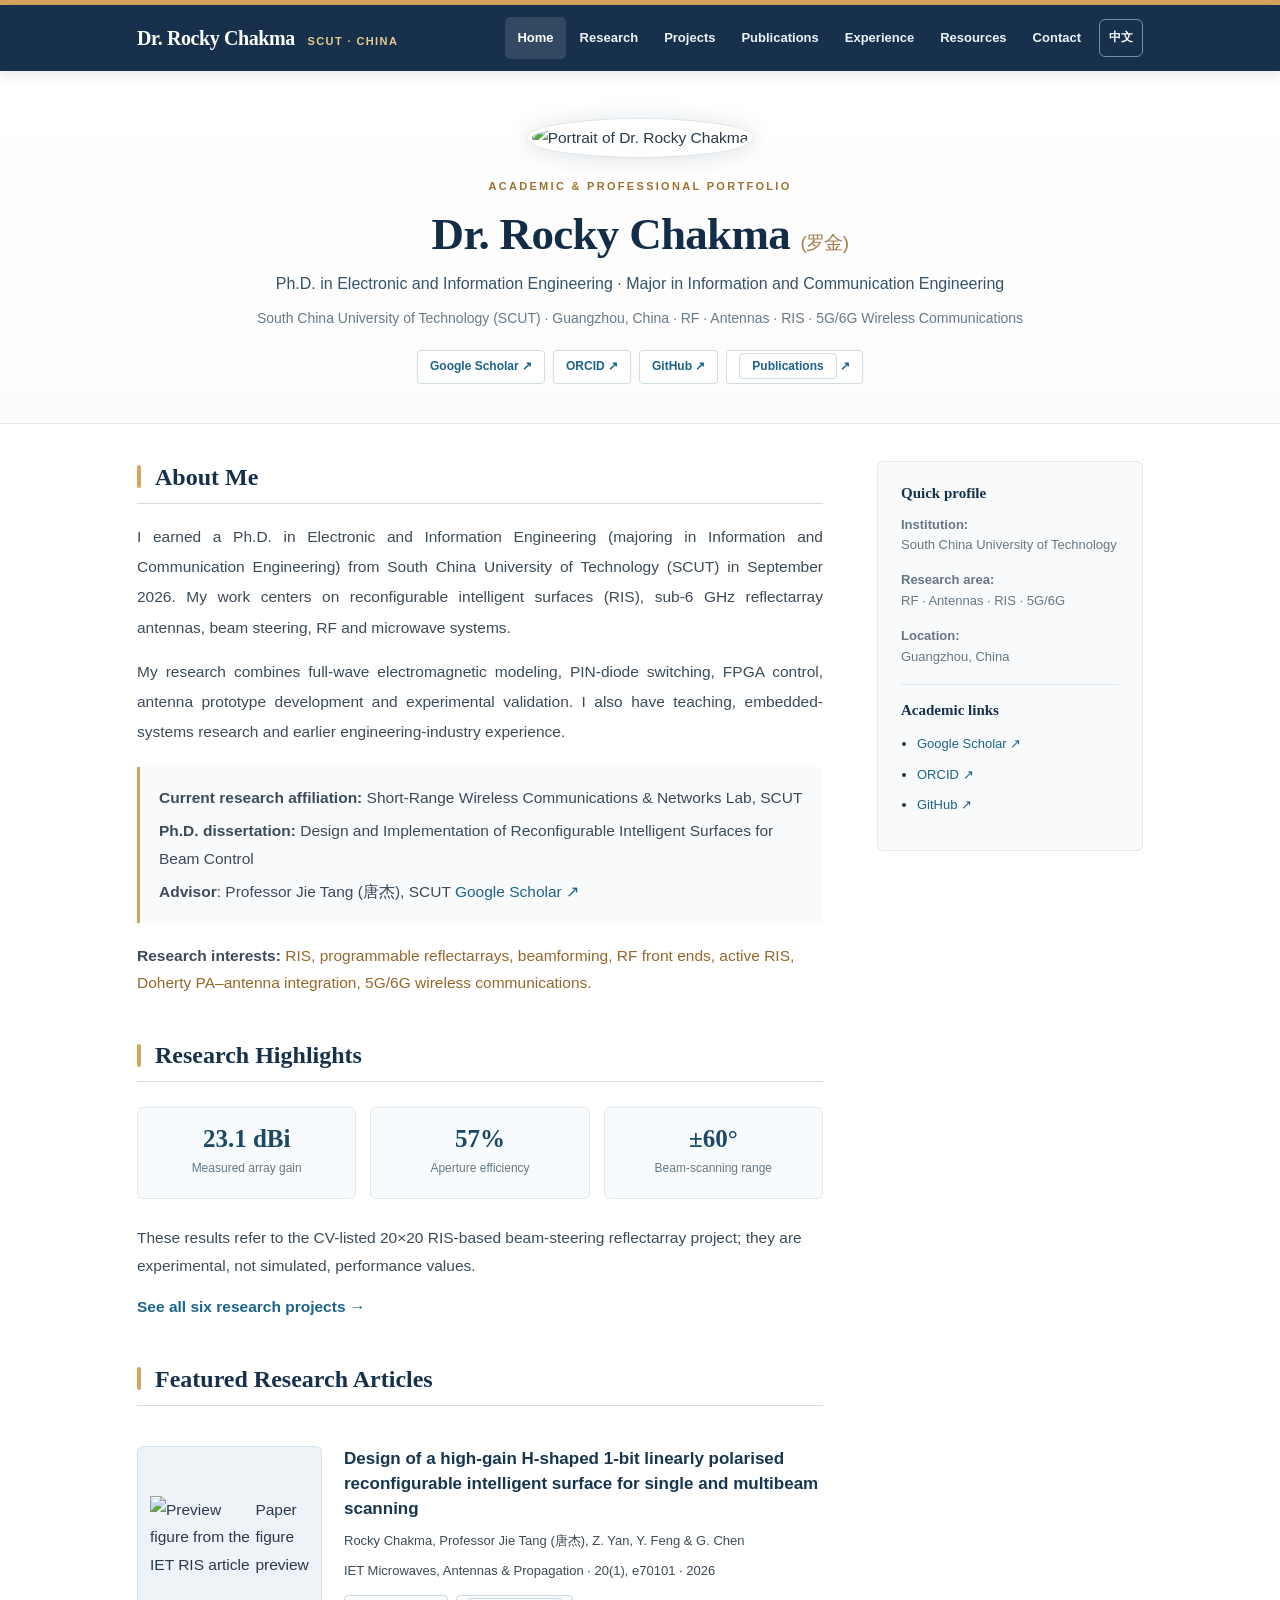
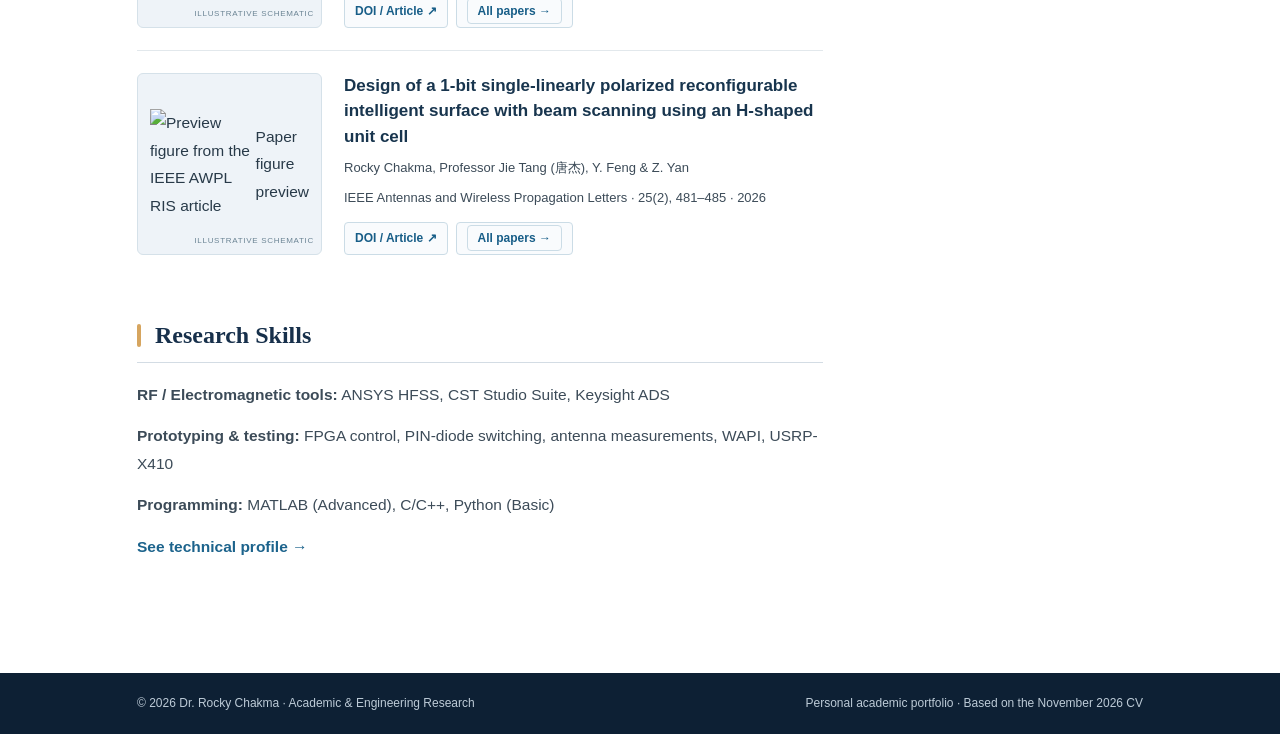
==== index.html @ 2a51f9a8 "Add files via upload" ====
<!DOCTYPE html>
<html lang="en"><head><meta charset="utf-8"/><meta content="width=device-width,initial-scale=1" name="viewport"/><meta content="Dr. Rocky Chakma" name="author"/><meta content="Dr. Rocky Chakma's academic portfolio: reconfigurable intelligent surfaces, reflectarray antennas, research projects, publications, and engineering experience." name="description"/><meta content="Dr. Rocky Chakma · Research &amp; Publications" property="og:title"/><title>Home | Dr. Rocky Chakma</title><link href="favicon.svg" rel="icon"/><link href="css/style.css" rel="stylesheet"/></head><body><div class="small-top"></div><header class="site-header"><div class="container nav-wrap"><a class="brand" href="index.html">Dr. Rocky Chakma <em>SCUT · CHINA</em></a><button aria-expanded="false" class="mobile-menu" data-menu="">☰ Menu</button><nav aria-label="Main navigation" class="navlinks"><a class="active" href="index.html"><span data-en="Home" data-zh="首页">Home</span></a><a class="" href="pages/research.html"><span data-en="Research" data-zh="研究方向">Research</span></a><a class="" href="pages/projects.html"><span data-en="Projects" data-zh="科研项目">Projects</span></a><a class="" href="pages/publications.html"><span data-en="Publications" data-zh="论文成果">Publications</span></a><a class="" href="pages/experience.html"><span data-en="Experience" data-zh="工作经历">Experience</span></a><a class="" href="pages/resources.html"><span data-en="Resources" data-zh="学术资源">Resources</span></a><a class="" href="pages/contact.html"><span data-en="Contact" data-zh="联系">Contact</span></a><button aria-label="Switch language" class="language" data-lang-button="" type="button">中文</button></nav></div></header><div class="masthead"><div class="container"><img alt="Portrait of Dr. Rocky Chakma" class="avatar" src="assets/portrait.jpg"/><div class="eyebrow">ACADEMIC &amp; PROFESSIONAL PORTFOLIO</div><h1>Dr. Rocky Chakma <span style="color:#a47b4b;font:400 19px Arial">(罗金)</span></h1><p class="subtitle"><span data-en="Ph.D. in Electronic and Information Engineering · Major in Information and Communication Engineering" data-zh="电子与信息工程博士 · 信息与通信工程专业">Ph.D. in Electronic and Information Engineering · Major in Information and Communication Engineering</span></p><p class="affiliation"><span data-en="South China University of Technology (SCUT) · Guangzhou, China" data-zh="华南理工大学 · 中国广州">South China University of Technology (SCUT) · Guangzhou, China</span> · <span data-en="RF · Antennas · RIS · 5G/6G Wireless Communications" data-zh="射频 · 天线 · RIS · 5G/6G无线通信">RF · Antennas · RIS · 5G/6G Wireless Communications</span></p><div class="quicklinks"><a href="https://scholar.google.com/citations?user=9w0dZzQAAAAJ&amp;hl=en" rel="noopener" target="_blank">Google Scholar ↗</a><a href="https://orcid.org/0000-0002-1738-0076" rel="noopener" target="_blank">ORCID ↗</a><a href="https://github.com/rockyscut" rel="noopener" target="_blank">GitHub ↗</a><a href="pages/publications.html"><span data-en="Publications" data-zh="论文成果">Publications</span> ↗</a></div></div></div><main class="container main"><div class="columns"><div class="mainwide"><section class="section"><h2><span data-en="About Me" data-zh="个人简介">About Me</span></h2>
<p class="lead"><span data-en="I earned a Ph.D. in Electronic and Information Engineering (majoring in Information and Communication Engineering) from South China University of Technology (SCUT) in September 2026. My work centers on reconfigurable intelligent surfaces (RIS), sub-6 GHz reflectarray antennas, beam steering, RF and microwave systems." data-zh="我于2026年9月获得华南理工大学电子与信息工程博士学位（信息与通信工程方向）。主要研究可重构智能表面（RIS）、Sub-6 GHz反射阵天线、波束扫描及射频微波系统。">I earned a Ph.D. in Electronic and Information Engineering (majoring in Information and Communication Engineering) from South China University of Technology (SCUT) in September 2026. My work centers on reconfigurable intelligent surfaces (RIS), sub-6 GHz reflectarray antennas, beam steering, RF and microwave systems.</span></p><p class="lead"><span data-en="My research combines full-wave electromagnetic modeling, PIN-diode switching, FPGA control, antenna prototype development and experimental validation. I also have teaching, embedded-systems research and earlier engineering-industry experience." data-zh="我的研究结合全波电磁建模、PIN二极管开关、FPGA控制、天线样机与实验验证，并拥有教学、嵌入式系统研究及工程行业经验。">My research combines full-wave electromagnetic modeling, PIN-diode switching, FPGA control, antenna prototype development and experimental validation. I also have teaching, embedded-systems research and earlier engineering-industry experience.</span></p>
<div class="keylines"><p><strong><span data-en="Current research affiliation" data-zh="当前科研单位">Current research affiliation</span>:</strong> <span data-en="Short-Range Wireless Communications &amp; Networks Lab, SCUT" data-zh="华南理工大学近距离无线通信与网络实验室">Short-Range Wireless Communications &amp; Networks Lab, SCUT</span></p><p><strong><span data-en="Ph.D. dissertation" data-zh="博士论文">Ph.D. dissertation</span>:</strong> Design and Implementation of Reconfigurable Intelligent Surfaces for Beam Control</p><p><strong><span data-en="Advisor" data-zh="导师">Advisor</span></strong>: Professor Jie Tang (唐杰), SCUT <a href="https://scholar.google.com/citations?hl=en&amp;user=XmHS0NUAAAAJ&amp;view_op=list_works&amp;sortby=pubdate" rel="noopener" target="_blank">Google Scholar ↗</a></p></div>
<p><strong><span data-en="Research interests" data-zh="研究兴趣">Research interests</span>:</strong> <span style="color:#95672b">RIS, programmable reflectarrays, beamforming, RF front ends, active RIS, Doherty PA–antenna integration, 5G/6G wireless communications.</span></p>
</section>
<section class="section"><h2><span data-en="Research Highlights" data-zh="科研亮点">Research Highlights</span></h2><div class="stats"><div class="stat"><strong>23.1 dBi</strong><span><span data-en="Measured array gain" data-zh="实测阵列增益">Measured array gain</span></span></div><div class="stat"><strong>57%</strong><span><span data-en="Aperture efficiency" data-zh="孔径效率">Aperture efficiency</span></span></div><div class="stat"><strong>±60°</strong><span><span data-en="Beam-scanning range" data-zh="波束扫描范围">Beam-scanning range</span></span></div></div><p><span data-en="These results refer to the CV-listed 20×20 RIS-based beam-steering reflectarray project; they are experimental, not simulated, performance values." data-zh="上述数据来自简历中的20×20 RIS波束扫描反射阵项目，为实测而非仿真性能指标。">These results refer to the CV-listed 20×20 RIS-based beam-steering reflectarray project; they are experimental, not simulated, performance values.</span></p><a class="academic-link" href="pages/projects.html"><span data-en="See all six research projects →" data-zh="查看全部六项科研项目 →">See all six research projects →</span></a></section>
<section class="section"><h2><span data-en="Featured Research Articles" data-zh="代表性学术论文">Featured Research Articles</span></h2><article class="pub-feature"><div class="figure"><img alt="Preview figure from the IET RIS article" src="assets/featured-iet.svg"/><div class="figcap">Paper figure preview</div></div><div><h3>Design of a high-gain H-shaped 1-bit linearly polarised reconfigurable intelligent surface for single and multibeam scanning</h3><p class="cite">Rocky Chakma, Professor Jie Tang (唐杰), Z. Yan, Y. Feng &amp; G. Chen</p><p class="cite">IET Microwaves, Antennas &amp; Propagation · 20(1), e70101 · 2026</p><div class="paperlinks"><a href="https://doi.org/10.1049/mia2.70101" rel="noopener" target="_blank">DOI / Article ↗</a><a href="pages/publications.html"><span data-en="All papers →" data-zh="全部论文 →">All papers →</span></a></div></div></article><article class="pub-feature"><div class="figure"><img alt="Preview figure from the IEEE AWPL RIS article" src="assets/featured-ieee.svg"/><div class="figcap">Paper figure preview</div></div><div><h3>Design of a 1-bit single-linearly polarized reconfigurable intelligent surface with beam scanning using an H-shaped unit cell</h3><p class="cite">Rocky Chakma, Professor Jie Tang (唐杰), Y. Feng &amp; Z. Yan</p><p class="cite">IEEE Antennas and Wireless Propagation Letters · 25(2), 481–485 · 2026</p><div class="paperlinks"><a href="https://doi.org/10.1109/LAWP.2025.3627443" rel="noopener" target="_blank">DOI / Article ↗</a><a href="pages/publications.html"><span data-en="All papers →" data-zh="全部论文 →">All papers →</span></a></div></div></article></section>
<section class="section"><h2><span data-en="Research Skills" data-zh="专业技能">Research Skills</span></h2><p><strong><span data-en="RF / Electromagnetic tools" data-zh="射频/电磁工具">RF / Electromagnetic tools</span>:</strong> ANSYS HFSS, CST Studio Suite, Keysight ADS</p><p><strong><span data-en="Prototyping &amp; testing" data-zh="样机与测试">Prototyping &amp; testing</span>:</strong> FPGA control, PIN-diode switching, antenna measurements, WAPI, USRP-X410</p><p><strong><span data-en="Programming" data-zh="编程">Programming</span>:</strong> MATLAB (Advanced), C/C++, Python (Basic)</p><p><a class="academic-link" href="pages/research.html"><span data-en="See technical profile →" data-zh="查看技术背景 →">See technical profile →</span></a></p></section>
</div><aside class="sidebar"><h3><span data-en="Quick profile" data-zh="个人信息">Quick profile</span></h3><p><strong><span data-en="Institution" data-zh="机构">Institution</span>:</strong><br/>South China University of Technology</p><p><strong><span data-en="Research area" data-zh="研究方向">Research area</span>:</strong><br/>RF · Antennas · RIS · 5G/6G</p><p><strong><span data-en="Location" data-zh="所在地">Location</span>:</strong><br/>Guangzhou, China</p><hr/><h3><span data-en="Academic links" data-zh="学术链接">Academic links</span></h3><ul><li><a href="https://scholar.google.com/citations?user=9w0dZzQAAAAJ&amp;hl=en" rel="noopener" target="_blank">Google Scholar ↗</a></li><li><a href="https://orcid.org/0000-0002-1738-0076" rel="noopener" target="_blank">ORCID ↗</a></li><li><a href="https://github.com/rockyscut" rel="noopener" target="_blank">GitHub ↗</a></li></ul></aside></div></main><footer class="footer"><div class="container"><span>© <span data-now-year="">2026</span> Dr. Rocky Chakma · <span data-en="Academic &amp; Engineering Research" data-zh="学术与工程研究">Academic &amp; Engineering Research</span></span><span><span data-en="Personal academic portfolio · Based on the November 2026 CV" data-zh="个人学术主页 · 依据2026年11月个人简历">Personal academic portfolio · Based on the November 2026 CV</span></span></div></footer><script defer="" src="js/site.js"></script></body></html>
---- css/style.css ----
@charset "UTF-8";
:root{--navy:#17304b;--navy2:#0d2034;--blue:#1c638c;--bluehover:#0a4973;--warm:#d6a55f;--body:#283a49;--muted:#627385;--paper:#fff;--bg:#f8f9fa;--line:#e2e8ec;--mist:#eaf1f6;--shadow:0 8px 25px rgba(18,43,63,.065)}
*{box-sizing:border-box}html{scroll-behavior:smooth}body{margin:0;background:#fff;color:var(--body);font-family:Arial,'Noto Sans SC','Microsoft Yahei',sans-serif;font-size:15.5px;line-height:1.78}a{color:var(--blue);text-decoration:none}a:hover{text-decoration:underline;color:var(--bluehover)}img{max-width:100%}button{font:inherit}h1,h2,h3,p{margin-top:0}h1,h2,h3{line-height:1.35}h1,h2{font-family:Georgia,'Times New Roman','Noto Serif SC',serif}h3{font-size:1.05rem}p{margin-bottom:14px} .container{max-width:1060px;margin:auto;padding:0 27px}
.small-top{height:5px;background:var(--warm)}.site-header{background:var(--navy);color:white;position:sticky;top:0;z-index:20;box-shadow:0 3px 12px rgba(0,0,0,.11)}.nav-wrap{display:flex;align-items:center;gap:32px;justify-content:space-between;min-height:66px}.brand{font:700 20px Georgia,serif;white-space:nowrap;color:#fff;letter-spacing:-.4px}.brand em{font-size:11px;color:#e9c992;font-style:normal;font-family:Arial,sans-serif;letter-spacing:1.4px;margin-left:8px}.navlinks{display:flex;gap:2px;align-items:center;flex-wrap:wrap}.navlinks>a{color:#edf4f6;padding:9px 12px;border-radius:5px;font-weight:600;font-size:13px}.navlinks>a:hover,.navlinks>a.active{background:rgba(255,255,255,.12);text-decoration:none;color:white}.language{border:1px solid #7890a4;background:transparent;color:white;border-radius:6px;padding:7px 9px;cursor:pointer;margin-left:4px;font-weight:700;font-size:12px}.language:hover{background:#36526c}
.masthead{text-align:center;border-bottom:1px solid var(--line);background:linear-gradient(#fff,#fcfcfd);padding:48px 0 39px}.avatar{width:148px;height:148px;object-fit:cover;object-position:center top;box-shadow:0 2px 22px rgba(20,50,65,.15);border:5px solid #fff;border-radius:50%;outline:1px solid #dce4e9}.eyebrow{font-size:11px;color:#9c7131;letter-spacing:2.3px;font-weight:800;text-transform:uppercase;margin:20px 0 8px}.masthead h1{font-size:clamp(32px,4vw,45px);letter-spacing:-.7px;color:#142d47;margin-bottom:5px}.masthead .subtitle{font-size:16px;color:#365369;max-width:730px;margin:0 auto 8px}.masthead .affiliation{font-size:14px;color:#697a87;margin:0 auto 19px}.masthead .quicklinks{display:flex;gap:8px;justify-content:center;flex-wrap:wrap}.quicklinks a,.quicklinks span{border:1px solid #cfdce4;padding:5px 12px;border-radius:4px;font-weight:700;font-size:12px;background:#fff}.quicklinks a:hover{background:#eef4f8;text-decoration:none}.pagehead{padding:40px 0 27px;border-bottom:1px solid var(--line);background:#f9fbfc}.pagehead h1{font-size:34px;color:#17304b;margin:0 0 7px}.pagehead .subtext{color:var(--muted);margin:0;max-width:760px;font-size:14px}.crumb{font-size:11px;text-transform:uppercase;font-weight:800;letter-spacing:1.4px;color:#9c7131;margin-bottom:7px}
.main{padding-top:37px;padding-bottom:70px;min-height:55vh}.columns{display:grid;grid-template-columns:minmax(0,1fr) 266px;gap:54px;align-items:start}.mainwide{max-width:100%}.sidebar{background:#f8fafb;border:1px solid var(--line);border-radius:6px;padding:23px 23px 20px;position:sticky;top:90px}.sidebar h3{font:700 15px Georgia,serif;color:var(--navy);margin:0 0 13px}.sidebar p{font-size:13px;color:#667784;line-height:1.6}.sidebar ul{padding-left:16px;font-size:13px;margin:0 0 14px}.sidebar li{margin-bottom:7px}.sidebar hr{border:0;border-top:1px solid var(--line);margin:17px 0}.section{margin-bottom:42px}.section h2{display:flex;align-items:center;gap:14px;border-bottom:1px solid #d3dce4;color:#17304b;font-size:24px;margin-bottom:18px;padding-bottom:10px}.section h2:before{content:"";height:23px;width:4px;background:var(--warm);border-radius:3px;flex-shrink:0}.section p{color:#3c4b58}.section .lead{font-size:15.5px;text-align:justify;line-height:1.95}.section h3{color:#17304b;margin:25px 0 8px}.fact{display:inline-block;background:#f1f5f8;border:1px solid #e3ebef;color:#31536a;padding:4px 9px;border-radius:4px;margin:0 5px 6px 0;font-size:12px;font-weight:700}.keylines{background:#f8fafc;border-left:3px solid #cda260;padding:17px 19px;margin:19px 0}.keylines p{margin:0 0 6px}.keylines p:last-child{margin-bottom:0}.stats{display:grid;grid-template-columns:repeat(3,1fr);gap:14px;margin:25px 0}.stat{padding:17px;background:#f8fbfd;border:1px solid var(--line);text-align:center;border-radius:6px}.stat strong{display:block;font:700 25px Georgia,serif;color:#1a4865}.stat span{font-size:12px;color:#667784}
.pub-feature{display:grid;grid-template-columns:185px minmax(0,1fr);gap:22px;padding:22px 0;border-bottom:1px solid var(--line)}.pub-feature:last-child{border-bottom:0}.figure{min-height:128px;background:#eef3f8;border:1px solid #d5e1e9;border-radius:6px;display:flex;align-items:center;justify-content:center;padding:12px;position:relative;overflow:hidden}.figure:after{content:"ILLUSTRATIVE SCHEMATIC";font-size:8px;position:absolute;bottom:6px;right:7px;color:#6b8494;letter-spacing:.7px}.pub-feature h3{font-size:17px;line-height:1.48;margin:0 0 7px;color:#18354e}.cite{color:#526879;font-size:13px;margin-bottom:7px}.paperlinks{display:flex;gap:8px;flex-wrap:wrap;margin-top:13px}.paperlinks a,.paperlinks span{font-size:12px;border:1px solid #cbdce6;background:#f9fbfd;color:#185e88;padding:5px 10px;border-radius:4px;font-weight:700}.paperlinks a:hover{background:#e8f2f9;text-decoration:none}.paperlinks .muted{opacity:.65}
.detail-item{border-bottom:1px solid var(--line);padding:18px 0}.detail-item:first-child{padding-top:0}.detail-item:last-child{border:0}.detail-item h3{font-size:16px;margin:0 0 3px;color:#18344c}.detail-item .date{font-size:12px;font-weight:800;color:#ae7b30;letter-spacing:.2px}.detail-item p{font-size:13.5px;margin:6px 0}.chips{margin-top:10px}.project{display:grid;grid-template-columns:188px minmax(0,1fr);gap:22px;padding:22px 0;border-bottom:1px solid var(--line)}.project:last-child{border-bottom:0}.project h3{font-size:18px;margin:0 0 6px}.project p{margin:6px 0}.project .tagline{font-size:12px;color:#677d8d}.project .figure{min-height:135px}.bulletlist{padding-left:21px}.bulletlist li{margin-bottom:10px}.publist{list-style:none;margin:0;padding:0;counter-reset:papers}.publist li{padding:18px 0;border-bottom:1px solid var(--line);display:grid;grid-template-columns:40px minmax(0,1fr);gap:10px}.publist li:last-child{border-bottom:0}.num{display:inline-flex;width:31px;height:31px;justify-content:center;align-items:center;border:1px solid #d8e3ea;background:#f2f6f9;border-radius:5px;font:700 12px Arial;color:var(--blue)}.publist .papername{font-weight:700;color:#1d3547;line-height:1.55}.publist .pubmeta{color:#647587;font-size:12.5px;margin-top:4px}.publist .doilink{font-weight:700;font-size:12px;white-space:nowrap}.mini-grid{display:grid;grid-template-columns:repeat(2,1fr);gap:13px}.mini-card{background:#fbfcfd;border:1px solid var(--line);padding:16px;border-radius:5px}.mini-card h3{font-size:14px;margin:0 0 5px}.mini-card p{font-size:13px;margin:0}.timeline{border-left:2px solid #d5e2e9;margin-left:7px;padding-left:24px}.timeline .entry{padding:0 0 22px;position:relative}.timeline .entry:before{content:"";width:10px;height:10px;border-radius:50%;background:#c7a36e;border:3px solid #fff;position:absolute;left:-32px;top:9px;box-shadow:0 0 0 1px #d2b78a}.timeline h3{margin:0 0 4px}.timeline .date{font-size:12px;color:#a17335;font-weight:800}.timeline .org{font-size:13px;color:#455a6d;font-weight:700}.timeline p{font-size:13.5px;margin:7px 0}.footer{padding:20px 0;background:var(--navy2);color:#bdcbd7;font-size:12px}.footer .container{display:flex;justify-content:space-between;gap:20px;flex-wrap:wrap}.footer a{color:#d8e9f4}.note{background:#f8fafc;border:1px solid #e4eaf0;border-left:3px solid #c9a36e;padding:16px;font-size:13px;color:#4b6273;margin:20px 0}.contact-card{background:#f8fafc;border:1px solid var(--line);border-radius:6px;padding:18px 23px;margin:18px 0}.contact-card strong{display:block;margin:0 0 5px}.contact-card p{font-size:13px;margin:0}.mobile-menu{display:none}.academic-link{font-weight:700}.focus-list{margin:0;padding-left:21px}.focus-list li{margin:10px 0} .figure svg{max-width:100%;width:170px;height:100px}
@media(max-width:1010px){.nav-wrap{gap:12px}.navlinks>a{font-size:12px;padding:8px 7px}.brand{font-size:18px}.brand em{display:none}.columns{gap:24px;grid-template-columns:minmax(0,1fr) 230px}}
@media(max-width:735px){.small-top{height:4px}.container{padding:0 18px}.nav-wrap{min-height:60px;flex-wrap:wrap;padding-top:11px;padding-bottom:10px;gap:5px}.brand{font-size:19px}.mobile-menu{display:block;margin-left:auto;background:transparent;border:1px solid #627e94;padding:5px 10px;border-radius:4px;color:#fff;font-size:13px}.navlinks{display:none;width:100%;padding:6px 0 2px;justify-content:flex-start}.navlinks.open{display:flex}.navlinks>a{font-size:13px;margin:1px;padding:6px 10px}.masthead{padding:31px 0}.avatar{width:126px;height:126px}.masthead h1{font-size:32px}.masthead .subtitle{font-size:14px}.masthead .affiliation{font-size:12px}.pagehead{padding:28px 0}.pagehead h1{font-size:29px}.main{padding-top:29px}.columns{display:flex;flex-direction:column}.sidebar{position:static;width:100%;order:2}.mainwide{width:100%}.section h2{font-size:22px}.pub-feature,.project{grid-template-columns:1fr;gap:13px}.figure{max-width:330px;width:100%;min-height:135px}.stats{gap:8px}.stat{padding:12px 5px}.stat strong{font-size:22px}.stat span{font-size:10px}.mini-grid{grid-template-columns:1fr}.footer .container{display:block}.publist li{grid-template-columns:32px minmax(0,1fr);gap:4px}}
@media(prefers-reduced-motion:reduce){html{scroll-behavior:auto}}
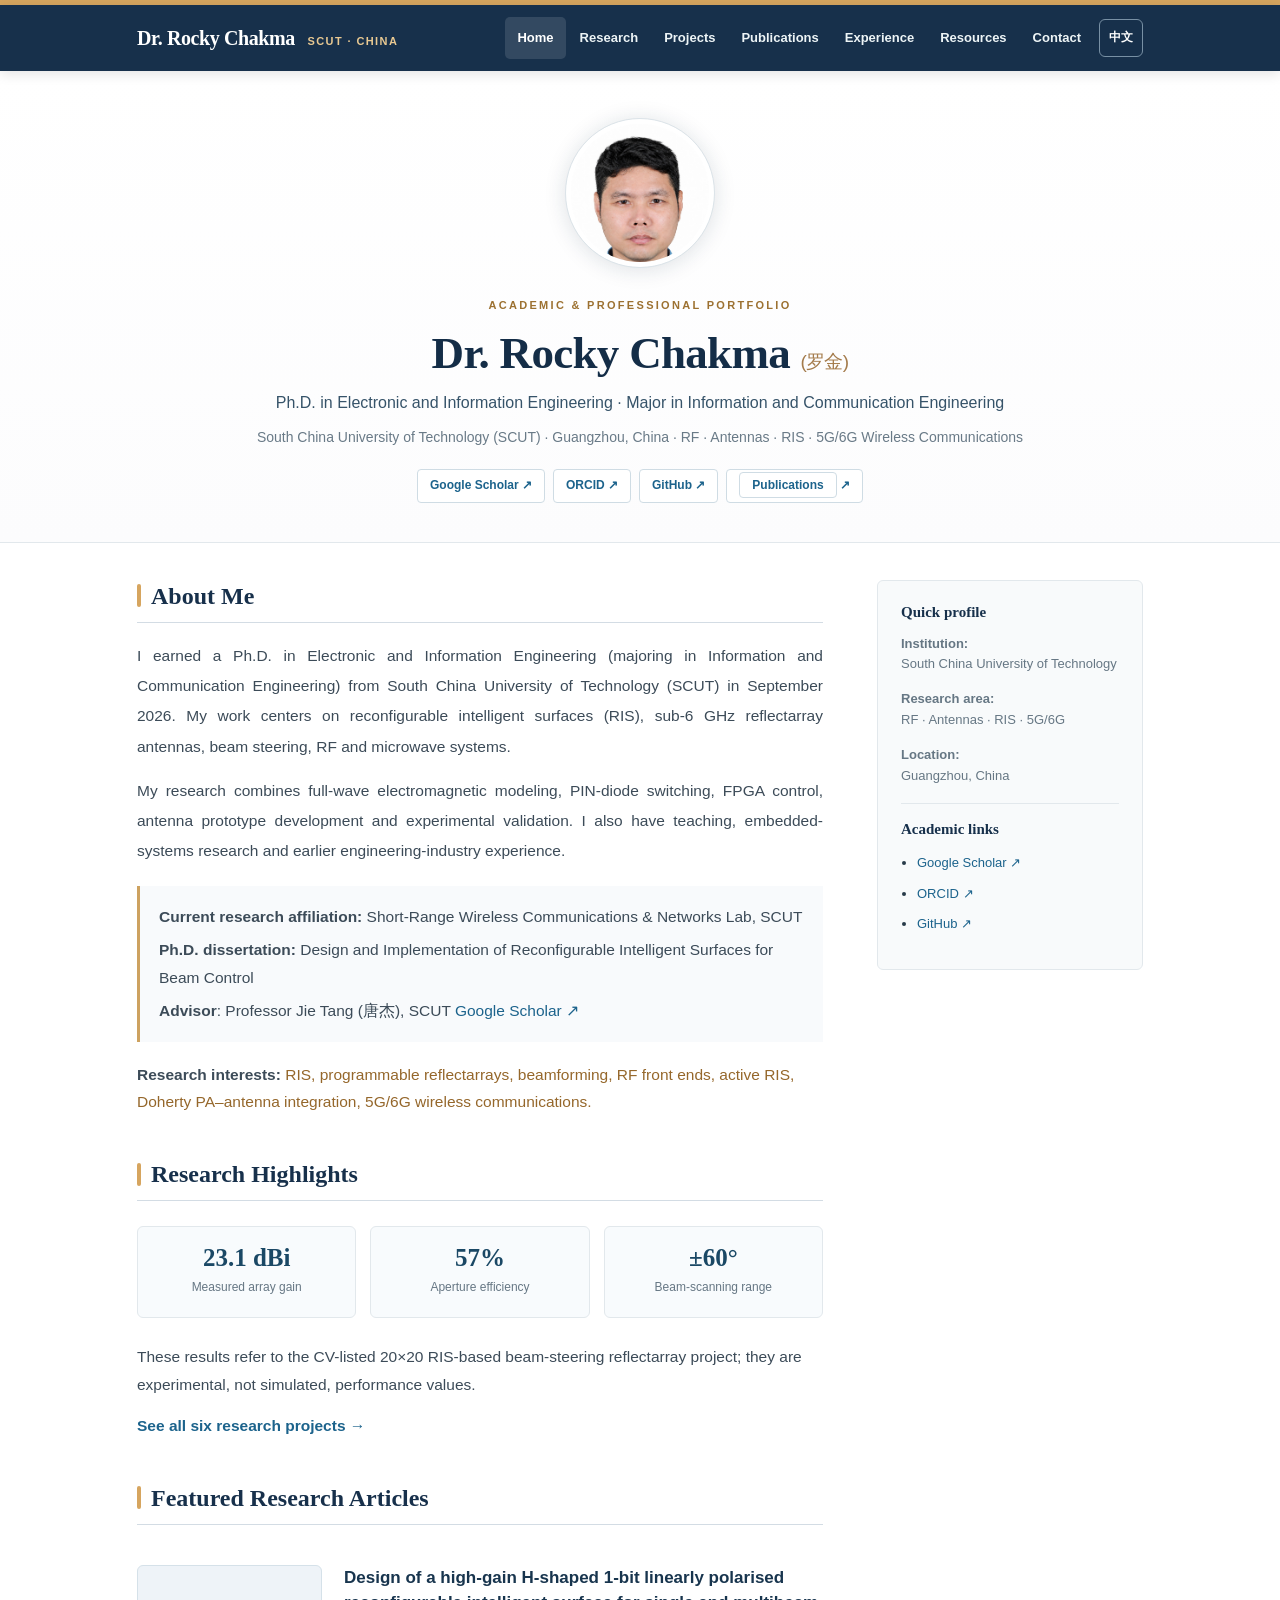
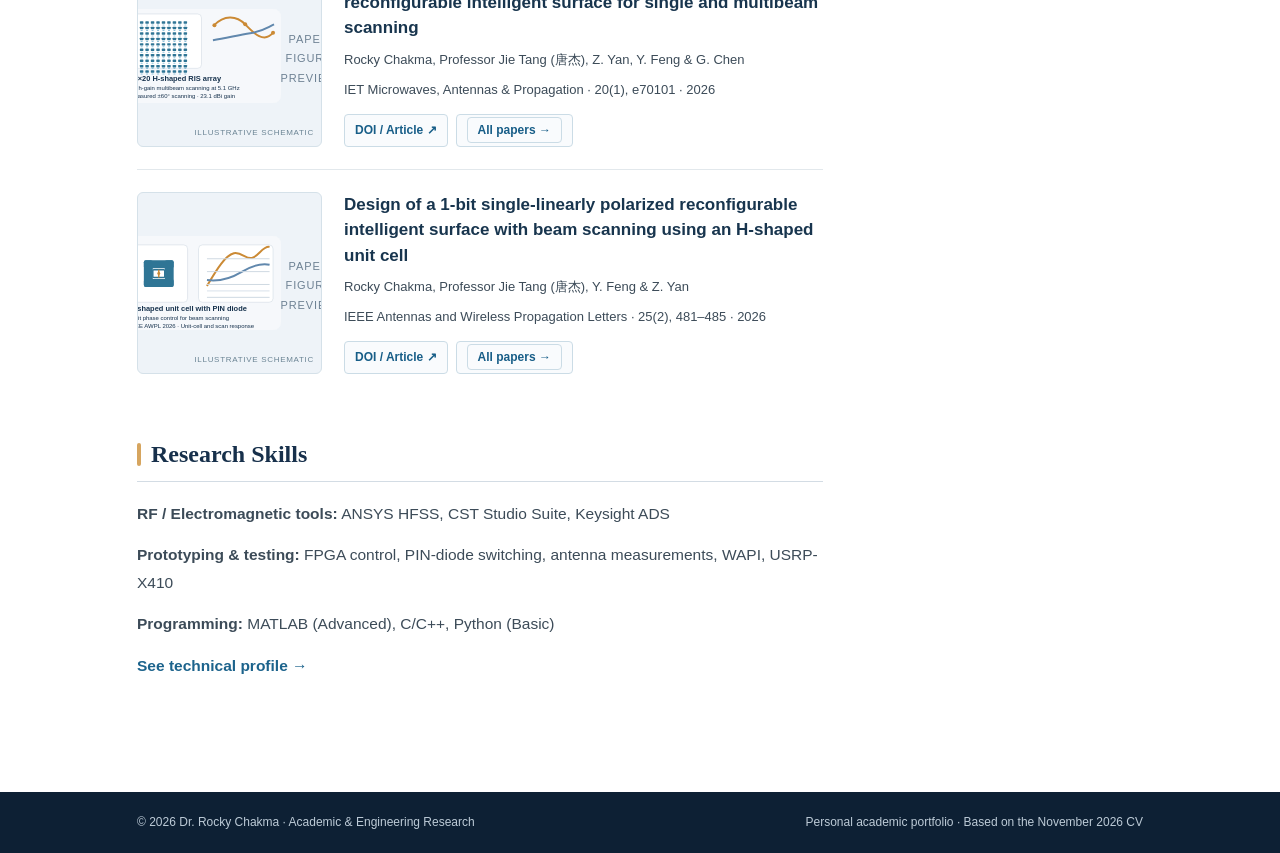
==== commit 6e32d9bd: "Refresh homepage portrait and featured image URLs to bypass browser cache" ====
--- a/index.html
+++ b/index.html
@@ -1,10 +1,10 @@
 <!DOCTYPE html>
-<html lang="en"><head><meta charset="utf-8"/><meta content="width=device-width,initial-scale=1" name="viewport"/><meta content="Dr. Rocky Chakma" name="author"/><meta content="Dr. Rocky Chakma's academic portfolio: reconfigurable intelligent surfaces, reflectarray antennas, research projects, publications, and engineering experience." name="description"/><meta content="Dr. Rocky Chakma · Research &amp; Publications" property="og:title"/><title>Home | Dr. Rocky Chakma</title><link href="favicon.svg" rel="icon"/><link href="css/style.css" rel="stylesheet"/></head><body><div class="small-top"></div><header class="site-header"><div class="container nav-wrap"><a class="brand" href="index.html">Dr. Rocky Chakma <em>SCUT · CHINA</em></a><button aria-expanded="false" class="mobile-menu" data-menu="">☰ Menu</button><nav aria-label="Main navigation" class="navlinks"><a class="active" href="index.html"><span data-en="Home" data-zh="首页">Home</span></a><a class="" href="pages/research.html"><span data-en="Research" data-zh="研究方向">Research</span></a><a class="" href="pages/projects.html"><span data-en="Projects" data-zh="科研项目">Projects</span></a><a class="" href="pages/publications.html"><span data-en="Publications" data-zh="论文成果">Publications</span></a><a class="" href="pages/experience.html"><span data-en="Experience" data-zh="工作经历">Experience</span></a><a class="" href="pages/resources.html"><span data-en="Resources" data-zh="学术资源">Resources</span></a><a class="" href="pages/contact.html"><span data-en="Contact" data-zh="联系">Contact</span></a><button aria-label="Switch language" class="language" data-lang-button="" type="button">中文</button></nav></div></header><div class="masthead"><div class="container"><img alt="Portrait of Dr. Rocky Chakma" class="avatar" src="assets/portrait.jpg"/><div class="eyebrow">ACADEMIC &amp; PROFESSIONAL PORTFOLIO</div><h1>Dr. Rocky Chakma <span style="color:#a47b4b;font:400 19px Arial">(罗金)</span></h1><p class="subtitle"><span data-en="Ph.D. in Electronic and Information Engineering · Major in Information and Communication Engineering" data-zh="电子与信息工程博士 · 信息与通信工程专业">Ph.D. in Electronic and Information Engineering · Major in Information and Communication Engineering</span></p><p class="affiliation"><span data-en="South China University of Technology (SCUT) · Guangzhou, China" data-zh="华南理工大学 · 中国广州">South China University of Technology (SCUT) · Guangzhou, China</span> · <span data-en="RF · Antennas · RIS · 5G/6G Wireless Communications" data-zh="射频 · 天线 · RIS · 5G/6G无线通信">RF · Antennas · RIS · 5G/6G Wireless Communications</span></p><div class="quicklinks"><a href="https://scholar.google.com/citations?user=9w0dZzQAAAAJ&amp;hl=en" rel="noopener" target="_blank">Google Scholar ↗</a><a href="https://orcid.org/0000-0002-1738-0076" rel="noopener" target="_blank">ORCID ↗</a><a href="https://github.com/rockyscut" rel="noopener" target="_blank">GitHub ↗</a><a href="pages/publications.html"><span data-en="Publications" data-zh="论文成果">Publications</span> ↗</a></div></div></div><main class="container main"><div class="columns"><div class="mainwide"><section class="section"><h2><span data-en="About Me" data-zh="个人简介">About Me</span></h2>
+<html lang="en"><head><meta charset="utf-8"/><meta content="width=device-width,initial-scale=1" name="viewport"/><meta content="Dr. Rocky Chakma" name="author"/><meta content="Dr. Rocky Chakma's academic portfolio: reconfigurable intelligent surfaces, reflectarray antennas, research projects, publications, and engineering experience." name="description"/><meta content="Dr. Rocky Chakma · Research &amp; Publications" property="og:title"/><title>Home | Dr. Rocky Chakma</title><link href="favicon.svg" rel="icon"/><link href="css/style.css?v=20261111b" rel="stylesheet"/></head><body><div class="small-top"></div><header class="site-header"><div class="container nav-wrap"><a class="brand" href="index.html">Dr. Rocky Chakma <em>SCUT · CHINA</em></a><button aria-expanded="false" class="mobile-menu" data-menu="">☰ Menu</button><nav aria-label="Main navigation" class="navlinks"><a class="active" href="index.html"><span data-en="Home" data-zh="首页">Home</span></a><a class="" href="pages/research.html"><span data-en="Research" data-zh="研究方向">Research</span></a><a class="" href="pages/projects.html"><span data-en="Projects" data-zh="科研项目">Projects</span></a><a class="" href="pages/publications.html"><span data-en="Publications" data-zh="论文成果">Publications</span></a><a class="" href="pages/experience.html"><span data-en="Experience" data-zh="工作经历">Experience</span></a><a class="" href="pages/resources.html"><span data-en="Resources" data-zh="学术资源">Resources</span></a><a class="" href="pages/contact.html"><span data-en="Contact" data-zh="联系">Contact</span></a><button aria-label="Switch language" class="language" data-lang-button="" type="button">中文</button></nav></div></header><div class="masthead"><div class="container"><img alt="Portrait of Dr. Rocky Chakma" class="avatar" src="assets/portrait.jpg?v=20261111b"/><div class="eyebrow">ACADEMIC &amp; PROFESSIONAL PORTFOLIO</div><h1>Dr. Rocky Chakma <span style="color:#a47b4b;font:400 19px Arial">(罗金)</span></h1><p class="subtitle"><span data-en="Ph.D. in Electronic and Information Engineering · Major in Information and Communication Engineering" data-zh="电子与信息工程博士 · 信息与通信工程专业">Ph.D. in Electronic and Information Engineering · Major in Information and Communication Engineering</span></p><p class="affiliation"><span data-en="South China University of Technology (SCUT) · Guangzhou, China" data-zh="华南理工大学 · 中国广州">South China University of Technology (SCUT) · Guangzhou, China</span> · <span data-en="RF · Antennas · RIS · 5G/6G Wireless Communications" data-zh="射频 · 天线 · RIS · 5G/6G无线通信">RF · Antennas · RIS · 5G/6G Wireless Communications</span></p><div class="quicklinks"><a href="https://scholar.google.com/citations?user=9w0dZzQAAAAJ&amp;hl=en" rel="noopener" target="_blank">Google Scholar ↗</a><a href="https://orcid.org/0000-0002-1738-0076" rel="noopener" target="_blank">ORCID ↗</a><a href="https://github.com/rockyscut" rel="noopener" target="_blank">GitHub ↗</a><a href="pages/publications.html"><span data-en="Publications" data-zh="论文成果">Publications</span> ↗</a></div></div></div><main class="container main"><div class="columns"><div class="mainwide"><section class="section"><h2><span data-en="About Me" data-zh="个人简介">About Me</span></h2>
 <p class="lead"><span data-en="I earned a Ph.D. in Electronic and Information Engineering (majoring in Information and Communication Engineering) from South China University of Technology (SCUT) in September 2026. My work centers on reconfigurable intelligent surfaces (RIS), sub-6 GHz reflectarray antennas, beam steering, RF and microwave systems." data-zh="我于2026年9月获得华南理工大学电子与信息工程博士学位（信息与通信工程方向）。主要研究可重构智能表面（RIS）、Sub-6 GHz反射阵天线、波束扫描及射频微波系统。">I earned a Ph.D. in Electronic and Information Engineering (majoring in Information and Communication Engineering) from South China University of Technology (SCUT) in September 2026. My work centers on reconfigurable intelligent surfaces (RIS), sub-6 GHz reflectarray antennas, beam steering, RF and microwave systems.</span></p><p class="lead"><span data-en="My research combines full-wave electromagnetic modeling, PIN-diode switching, FPGA control, antenna prototype development and experimental validation. I also have teaching, embedded-systems research and earlier engineering-industry experience." data-zh="我的研究结合全波电磁建模、PIN二极管开关、FPGA控制、天线样机与实验验证，并拥有教学、嵌入式系统研究及工程行业经验。">My research combines full-wave electromagnetic modeling, PIN-diode switching, FPGA control, antenna prototype development and experimental validation. I also have teaching, embedded-systems research and earlier engineering-industry experience.</span></p>
 <div class="keylines"><p><strong><span data-en="Current research affiliation" data-zh="当前科研单位">Current research affiliation</span>:</strong> <span data-en="Short-Range Wireless Communications &amp; Networks Lab, SCUT" data-zh="华南理工大学近距离无线通信与网络实验室">Short-Range Wireless Communications &amp; Networks Lab, SCUT</span></p><p><strong><span data-en="Ph.D. dissertation" data-zh="博士论文">Ph.D. dissertation</span>:</strong> Design and Implementation of Reconfigurable Intelligent Surfaces for Beam Control</p><p><strong><span data-en="Advisor" data-zh="导师">Advisor</span></strong>: Professor Jie Tang (唐杰), SCUT <a href="https://scholar.google.com/citations?hl=en&amp;user=XmHS0NUAAAAJ&amp;view_op=list_works&amp;sortby=pubdate" rel="noopener" target="_blank">Google Scholar ↗</a></p></div>
 <p><strong><span data-en="Research interests" data-zh="研究兴趣">Research interests</span>:</strong> <span style="color:#95672b">RIS, programmable reflectarrays, beamforming, RF front ends, active RIS, Doherty PA–antenna integration, 5G/6G wireless communications.</span></p>
 </section>
 <section class="section"><h2><span data-en="Research Highlights" data-zh="科研亮点">Research Highlights</span></h2><div class="stats"><div class="stat"><strong>23.1 dBi</strong><span><span data-en="Measured array gain" data-zh="实测阵列增益">Measured array gain</span></span></div><div class="stat"><strong>57%</strong><span><span data-en="Aperture efficiency" data-zh="孔径效率">Aperture efficiency</span></span></div><div class="stat"><strong>±60°</strong><span><span data-en="Beam-scanning range" data-zh="波束扫描范围">Beam-scanning range</span></span></div></div><p><span data-en="These results refer to the CV-listed 20×20 RIS-based beam-steering reflectarray project; they are experimental, not simulated, performance values." data-zh="上述数据来自简历中的20×20 RIS波束扫描反射阵项目，为实测而非仿真性能指标。">These results refer to the CV-listed 20×20 RIS-based beam-steering reflectarray project; they are experimental, not simulated, performance values.</span></p><a class="academic-link" href="pages/projects.html"><span data-en="See all six research projects →" data-zh="查看全部六项科研项目 →">See all six research projects →</span></a></section>
-<section class="section"><h2><span data-en="Featured Research Articles" data-zh="代表性学术论文">Featured Research Articles</span></h2><article class="pub-feature"><div class="figure"><img alt="Preview figure from the IET RIS article" src="assets/featured-iet.svg"/><div class="figcap">Paper figure preview</div></div><div><h3>Design of a high-gain H-shaped 1-bit linearly polarised reconfigurable intelligent surface for single and multibeam scanning</h3><p class="cite">Rocky Chakma, Professor Jie Tang (唐杰), Z. Yan, Y. Feng &amp; G. Chen</p><p class="cite">IET Microwaves, Antennas &amp; Propagation · 20(1), e70101 · 2026</p><div class="paperlinks"><a href="https://doi.org/10.1049/mia2.70101" rel="noopener" target="_blank">DOI / Article ↗</a><a href="pages/publications.html"><span data-en="All papers →" data-zh="全部论文 →">All papers →</span></a></div></div></article><article class="pub-feature"><div class="figure"><img alt="Preview figure from the IEEE AWPL RIS article" src="assets/featured-ieee.svg"/><div class="figcap">Paper figure preview</div></div><div><h3>Design of a 1-bit single-linearly polarized reconfigurable intelligent surface with beam scanning using an H-shaped unit cell</h3><p class="cite">Rocky Chakma, Professor Jie Tang (唐杰), Y. Feng &amp; Z. Yan</p><p class="cite">IEEE Antennas and Wireless Propagation Letters · 25(2), 481–485 · 2026</p><div class="paperlinks"><a href="https://doi.org/10.1109/LAWP.2025.3627443" rel="noopener" target="_blank">DOI / Article ↗</a><a href="pages/publications.html"><span data-en="All papers →" data-zh="全部论文 →">All papers →</span></a></div></div></article></section>
+<section class="section"><h2><span data-en="Featured Research Articles" data-zh="代表性学术论文">Featured Research Articles</span></h2><article class="pub-feature"><div class="figure"><img alt="Preview figure from the IET RIS article" src="assets/featured-iet.svg?v=20261111b"/><div class="figcap">Paper figure preview</div></div><div><h3>Design of a high-gain H-shaped 1-bit linearly polarised reconfigurable intelligent surface for single and multibeam scanning</h3><p class="cite">Rocky Chakma, Professor Jie Tang (唐杰), Z. Yan, Y. Feng &amp; G. Chen</p><p class="cite">IET Microwaves, Antennas &amp; Propagation · 20(1), e70101 · 2026</p><div class="paperlinks"><a href="https://doi.org/10.1049/mia2.70101" rel="noopener" target="_blank">DOI / Article ↗</a><a href="pages/publications.html"><span data-en="All papers →" data-zh="全部论文 →">All papers →</span></a></div></div></article><article class="pub-feature"><div class="figure"><img alt="Preview figure from the IEEE AWPL RIS article" src="assets/featured-ieee.svg?v=20261111b"/><div class="figcap">Paper figure preview</div></div><div><h3>Design of a 1-bit single-linearly polarized reconfigurable intelligent surface with beam scanning using an H-shaped unit cell</h3><p class="cite">Rocky Chakma, Professor Jie Tang (唐杰), Y. Feng &amp; Z. Yan</p><p class="cite">IEEE Antennas and Wireless Propagation Letters · 25(2), 481–485 · 2026</p><div class="paperlinks"><a href="https://doi.org/10.1109/LAWP.2025.3627443" rel="noopener" target="_blank">DOI / Article ↗</a><a href="pages/publications.html"><span data-en="All papers →" data-zh="全部论文 →">All papers →</span></a></div></div></article></section>
 <section class="section"><h2><span data-en="Research Skills" data-zh="专业技能">Research Skills</span></h2><p><strong><span data-en="RF / Electromagnetic tools" data-zh="射频/电磁工具">RF / Electromagnetic tools</span>:</strong> ANSYS HFSS, CST Studio Suite, Keysight ADS</p><p><strong><span data-en="Prototyping &amp; testing" data-zh="样机与测试">Prototyping &amp; testing</span>:</strong> FPGA control, PIN-diode switching, antenna measurements, WAPI, USRP-X410</p><p><strong><span data-en="Programming" data-zh="编程">Programming</span>:</strong> MATLAB (Advanced), C/C++, Python (Basic)</p><p><a class="academic-link" href="pages/research.html"><span data-en="See technical profile →" data-zh="查看技术背景 →">See technical profile →</span></a></p></section>
 </div><aside class="sidebar"><h3><span data-en="Quick profile" data-zh="个人信息">Quick profile</span></h3><p><strong><span data-en="Institution" data-zh="机构">Institution</span>:</strong><br/>South China University of Technology</p><p><strong><span data-en="Research area" data-zh="研究方向">Research area</span>:</strong><br/>RF · Antennas · RIS · 5G/6G</p><p><strong><span data-en="Location" data-zh="所在地">Location</span>:</strong><br/>Guangzhou, China</p><hr/><h3><span data-en="Academic links" data-zh="学术链接">Academic links</span></h3><ul><li><a href="https://scholar.google.com/citations?user=9w0dZzQAAAAJ&amp;hl=en" rel="noopener" target="_blank">Google Scholar ↗</a></li><li><a href="https://orcid.org/0000-0002-1738-0076" rel="noopener" target="_blank">ORCID ↗</a></li><li><a href="https://github.com/rockyscut" rel="noopener" target="_blank">GitHub ↗</a></li></ul></aside></div></main><footer class="footer"><div class="container"><span>© <span data-now-year="">2026</span> Dr. Rocky Chakma · <span data-en="Academic &amp; Engineering Research" data-zh="学术与工程研究">Academic &amp; Engineering Research</span></span><span><span data-en="Personal academic portfolio · Based on the November 2026 CV" data-zh="个人学术主页 · 依据2026年11月个人简历">Personal academic portfolio · Based on the November 2026 CV</span></span></div></footer><script defer="" src="js/site.js"></script></body></html>
--- a/css/style.css
+++ b/css/style.css
@@ -9,3 +9,7 @@
 @media(max-width:1010px){.nav-wrap{gap:12px}.navlinks>a{font-size:12px;padding:8px 7px}.brand{font-size:18px}.brand em{display:none}.columns{gap:24px;grid-template-columns:minmax(0,1fr) 230px}}
 @media(max-width:735px){.small-top{height:4px}.container{padding:0 18px}.nav-wrap{min-height:60px;flex-wrap:wrap;padding-top:11px;padding-bottom:10px;gap:5px}.brand{font-size:19px}.mobile-menu{display:block;margin-left:auto;background:transparent;border:1px solid #627e94;padding:5px 10px;border-radius:4px;color:#fff;font-size:13px}.navlinks{display:none;width:100%;padding:6px 0 2px;justify-content:flex-start}.navlinks.open{display:flex}.navlinks>a{font-size:13px;margin:1px;padding:6px 10px}.masthead{padding:31px 0}.avatar{width:126px;height:126px}.masthead h1{font-size:32px}.masthead .subtitle{font-size:14px}.masthead .affiliation{font-size:12px}.pagehead{padding:28px 0}.pagehead h1{font-size:29px}.main{padding-top:29px}.columns{display:flex;flex-direction:column}.sidebar{position:static;width:100%;order:2}.mainwide{width:100%}.section h2{font-size:22px}.pub-feature,.project{grid-template-columns:1fr;gap:13px}.figure{max-width:330px;width:100%;min-height:135px}.stats{gap:8px}.stat{padding:12px 5px}.stat strong{font-size:22px}.stat span{font-size:10px}.mini-grid{grid-template-columns:1fr}.footer .container{display:block}.publist li{grid-template-columns:32px minmax(0,1fr);gap:4px}}
 @media(prefers-reduced-motion:reduce){html{scroll-behavior:auto}}
+
+.figcap{font-size:11px;letter-spacing:.08em;text-transform:uppercase;color:#6d8193;margin-top:6px;text-align:center}.pub-feature .figure svg{max-width:100%;height:auto;display:block}.doilink{display:inline-block;margin-top:8px}.section h2{display:flex;align-items:center;gap:10px}
+
+.figure img{display:block;width:100%;height:auto;border-radius:8px;background:#f4f7fa}
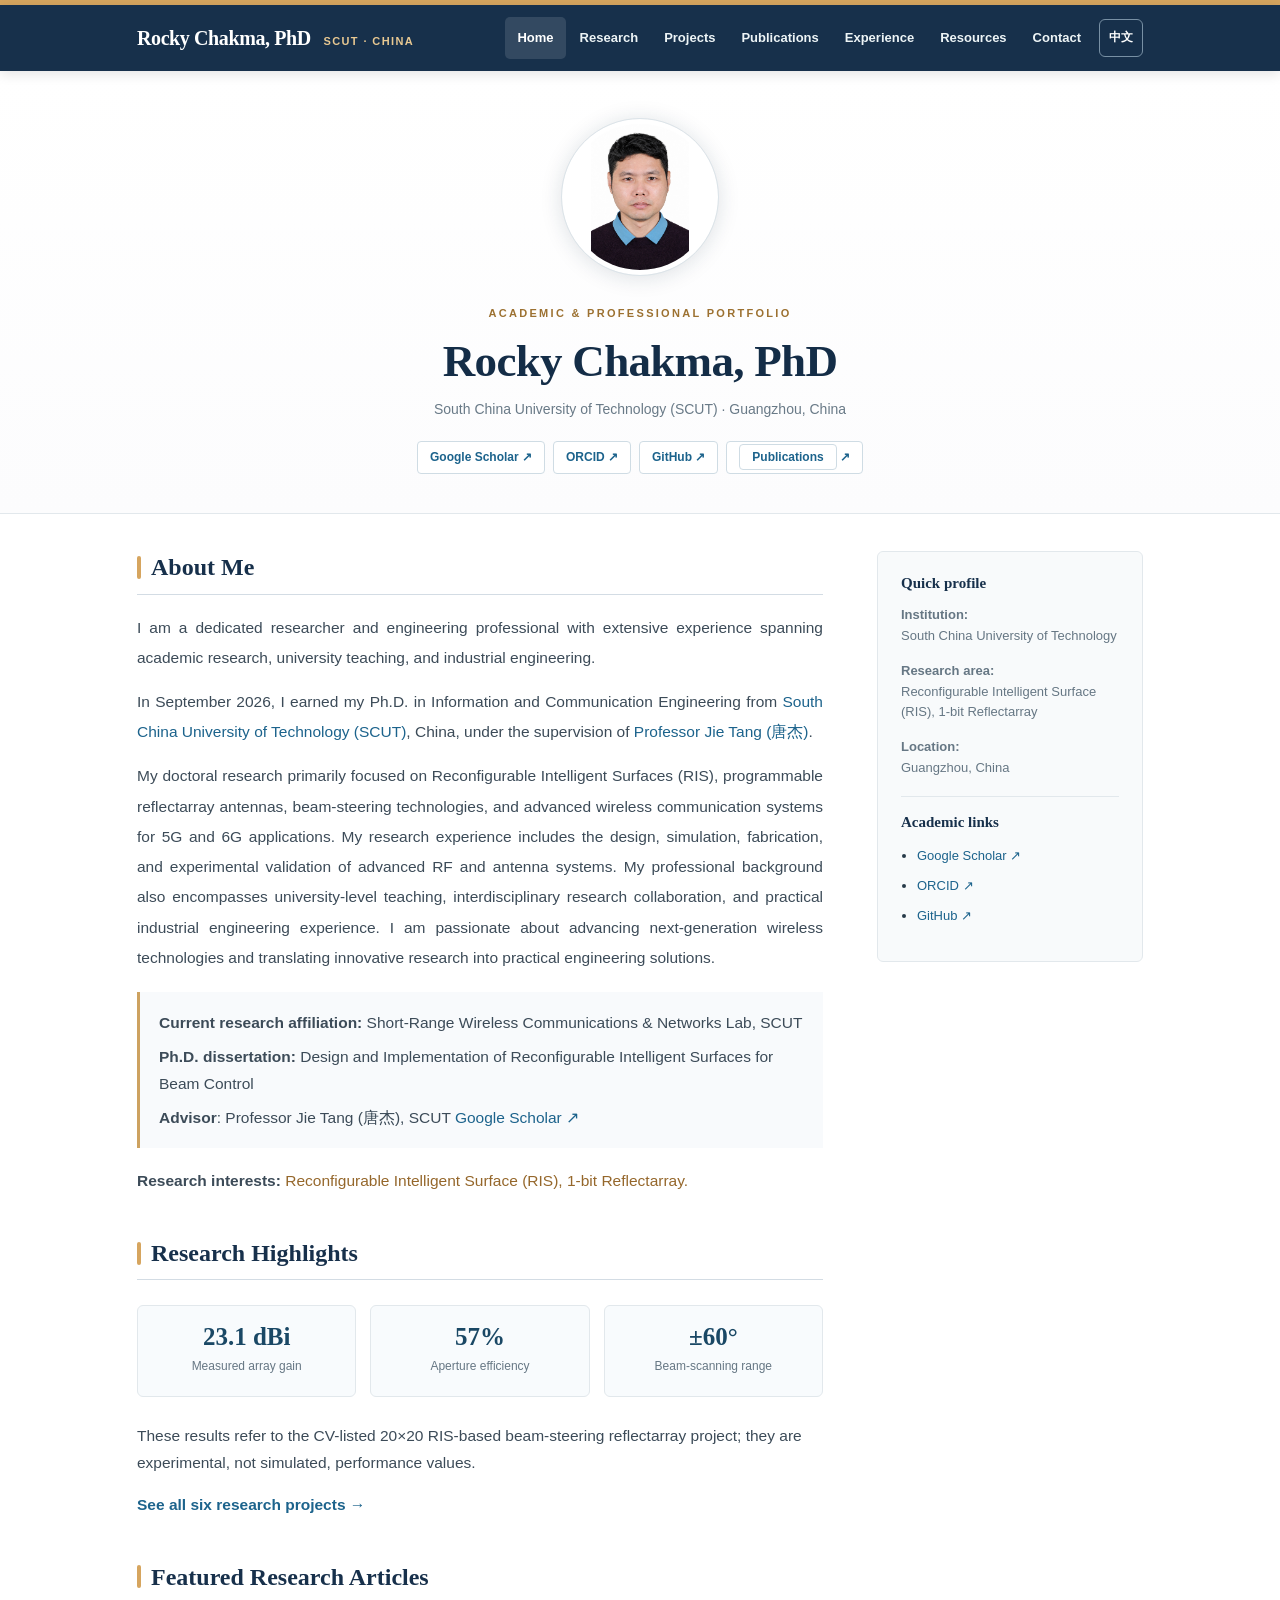
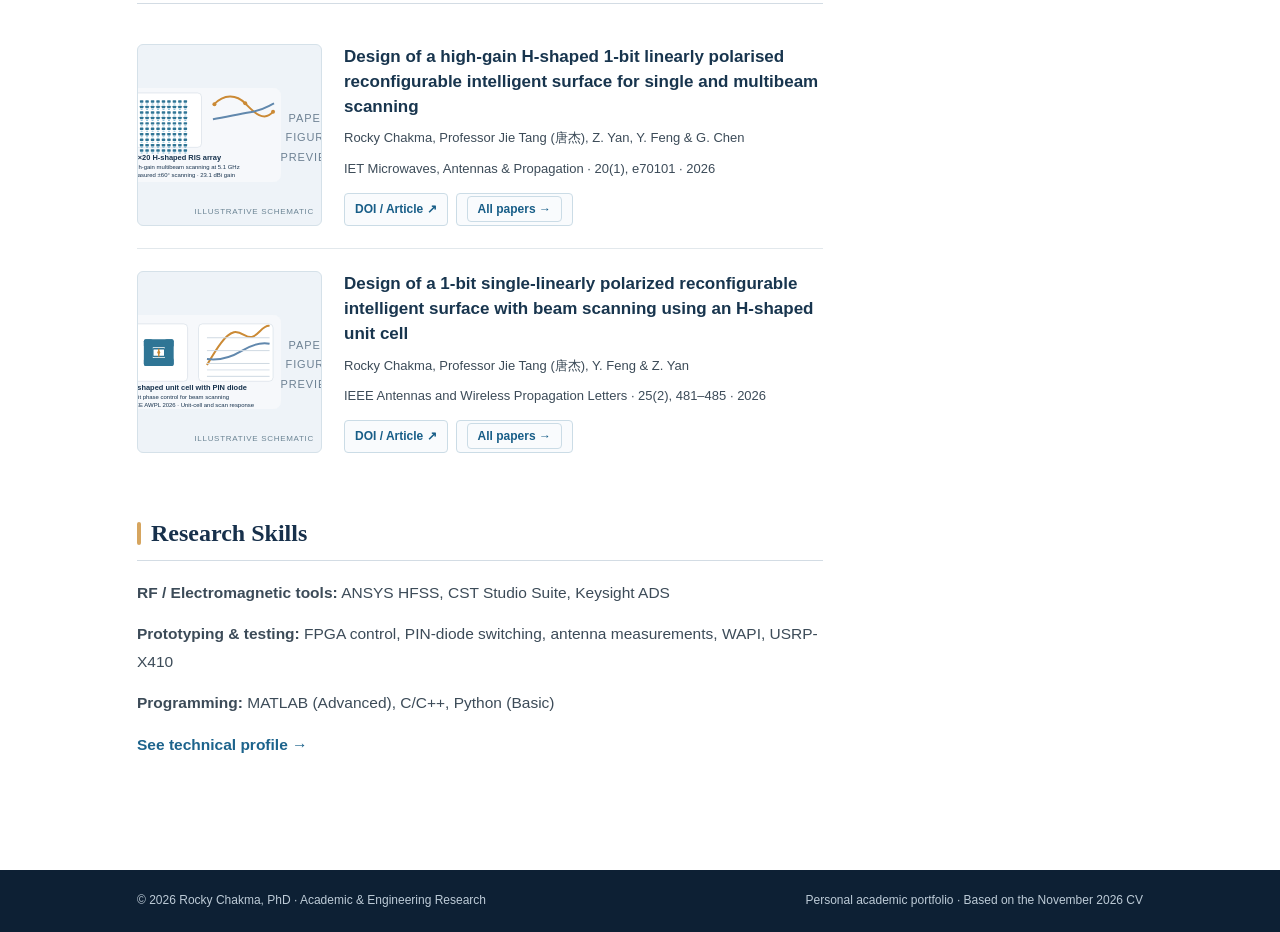
==== commit bd784331: "Revise homepage name, simplify masthead, replace About Me and research area" ====
--- a/index.html
+++ b/index.html
@@ -1,10 +1,12 @@
 <!DOCTYPE html>
-<html lang="en"><head><meta charset="utf-8"/><meta content="width=device-width,initial-scale=1" name="viewport"/><meta content="Dr. Rocky Chakma" name="author"/><meta content="Dr. Rocky Chakma's academic portfolio: reconfigurable intelligent surfaces, reflectarray antennas, research projects, publications, and engineering experience." name="description"/><meta content="Dr. Rocky Chakma · Research &amp; Publications" property="og:title"/><title>Home | Dr. Rocky Chakma</title><link href="favicon.svg" rel="icon"/><link href="css/style.css?v=20261111b" rel="stylesheet"/></head><body><div class="small-top"></div><header class="site-header"><div class="container nav-wrap"><a class="brand" href="index.html">Dr. Rocky Chakma <em>SCUT · CHINA</em></a><button aria-expanded="false" class="mobile-menu" data-menu="">☰ Menu</button><nav aria-label="Main navigation" class="navlinks"><a class="active" href="index.html"><span data-en="Home" data-zh="首页">Home</span></a><a class="" href="pages/research.html"><span data-en="Research" data-zh="研究方向">Research</span></a><a class="" href="pages/projects.html"><span data-en="Projects" data-zh="科研项目">Projects</span></a><a class="" href="pages/publications.html"><span data-en="Publications" data-zh="论文成果">Publications</span></a><a class="" href="pages/experience.html"><span data-en="Experience" data-zh="工作经历">Experience</span></a><a class="" href="pages/resources.html"><span data-en="Resources" data-zh="学术资源">Resources</span></a><a class="" href="pages/contact.html"><span data-en="Contact" data-zh="联系">Contact</span></a><button aria-label="Switch language" class="language" data-lang-button="" type="button">中文</button></nav></div></header><div class="masthead"><div class="container"><img alt="Portrait of Dr. Rocky Chakma" class="avatar" src="assets/portrait.jpg?v=20261111b"/><div class="eyebrow">ACADEMIC &amp; PROFESSIONAL PORTFOLIO</div><h1>Dr. Rocky Chakma <span style="color:#a47b4b;font:400 19px Arial">(罗金)</span></h1><p class="subtitle"><span data-en="Ph.D. in Electronic and Information Engineering · Major in Information and Communication Engineering" data-zh="电子与信息工程博士 · 信息与通信工程专业">Ph.D. in Electronic and Information Engineering · Major in Information and Communication Engineering</span></p><p class="affiliation"><span data-en="South China University of Technology (SCUT) · Guangzhou, China" data-zh="华南理工大学 · 中国广州">South China University of Technology (SCUT) · Guangzhou, China</span> · <span data-en="RF · Antennas · RIS · 5G/6G Wireless Communications" data-zh="射频 · 天线 · RIS · 5G/6G无线通信">RF · Antennas · RIS · 5G/6G Wireless Communications</span></p><div class="quicklinks"><a href="https://scholar.google.com/citations?user=9w0dZzQAAAAJ&amp;hl=en" rel="noopener" target="_blank">Google Scholar ↗</a><a href="https://orcid.org/0000-0002-1738-0076" rel="noopener" target="_blank">ORCID ↗</a><a href="https://github.com/rockyscut" rel="noopener" target="_blank">GitHub ↗</a><a href="pages/publications.html"><span data-en="Publications" data-zh="论文成果">Publications</span> ↗</a></div></div></div><main class="container main"><div class="columns"><div class="mainwide"><section class="section"><h2><span data-en="About Me" data-zh="个人简介">About Me</span></h2>
-<p class="lead"><span data-en="I earned a Ph.D. in Electronic and Information Engineering (majoring in Information and Communication Engineering) from South China University of Technology (SCUT) in September 2026. My work centers on reconfigurable intelligent surfaces (RIS), sub-6 GHz reflectarray antennas, beam steering, RF and microwave systems." data-zh="我于2026年9月获得华南理工大学电子与信息工程博士学位（信息与通信工程方向）。主要研究可重构智能表面（RIS）、Sub-6 GHz反射阵天线、波束扫描及射频微波系统。">I earned a Ph.D. in Electronic and Information Engineering (majoring in Information and Communication Engineering) from South China University of Technology (SCUT) in September 2026. My work centers on reconfigurable intelligent surfaces (RIS), sub-6 GHz reflectarray antennas, beam steering, RF and microwave systems.</span></p><p class="lead"><span data-en="My research combines full-wave electromagnetic modeling, PIN-diode switching, FPGA control, antenna prototype development and experimental validation. I also have teaching, embedded-systems research and earlier engineering-industry experience." data-zh="我的研究结合全波电磁建模、PIN二极管开关、FPGA控制、天线样机与实验验证，并拥有教学、嵌入式系统研究及工程行业经验。">My research combines full-wave electromagnetic modeling, PIN-diode switching, FPGA control, antenna prototype development and experimental validation. I also have teaching, embedded-systems research and earlier engineering-industry experience.</span></p>
+<html lang="en"><head><meta charset="utf-8"/><meta content="width=device-width,initial-scale=1" name="viewport"/><meta content="Dr. Rocky Chakma" name="author"/><meta content="Dr. Rocky Chakma's academic portfolio: reconfigurable intelligent surfaces, reflectarray antennas, research projects, publications, and engineering experience." name="description"/><meta content="Rocky Chakma, PhD · Research &amp; Publications" property="og:title"/><title>Home | Rocky Chakma, PhD</title><link href="favicon.svg" rel="icon"/><link href="css/style.css?v=20261111b" rel="stylesheet"/></head><body><div class="small-top"></div><header class="site-header"><div class="container nav-wrap"><a class="brand" href="index.html">Rocky Chakma, PhD <em>SCUT · CHINA</em></a><button aria-expanded="false" class="mobile-menu" data-menu="">☰ Menu</button><nav aria-label="Main navigation" class="navlinks"><a class="active" href="index.html"><span data-en="Home" data-zh="首页">Home</span></a><a class="" href="pages/research.html"><span data-en="Research" data-zh="研究方向">Research</span></a><a class="" href="pages/projects.html"><span data-en="Projects" data-zh="科研项目">Projects</span></a><a class="" href="pages/publications.html"><span data-en="Publications" data-zh="论文成果">Publications</span></a><a class="" href="pages/experience.html"><span data-en="Experience" data-zh="工作经历">Experience</span></a><a class="" href="pages/resources.html"><span data-en="Resources" data-zh="学术资源">Resources</span></a><a class="" href="pages/contact.html"><span data-en="Contact" data-zh="联系">Contact</span></a><button aria-label="Switch language" class="language" data-lang-button="" type="button">中文</button></nav></div></header><div class="masthead"><div class="container"><img alt="Portrait of Dr. Rocky Chakma" class="avatar" src="assets/portrait.jpg?v=20261111b"/><div class="eyebrow">ACADEMIC &amp; PROFESSIONAL PORTFOLIO</div><h1>Rocky Chakma, PhD</h1><p class="affiliation"><span data-en="South China University of Technology (SCUT) · Guangzhou, China" data-zh="华南理工大学（SCUT）· 中国广州">South China University of Technology (SCUT) · Guangzhou, China</span></p><div class="quicklinks"><a href="https://scholar.google.com/citations?user=9w0dZzQAAAAJ&amp;hl=en" rel="noopener" target="_blank">Google Scholar ↗</a><a href="https://orcid.org/0000-0002-1738-0076" rel="noopener" target="_blank">ORCID ↗</a><a href="https://github.com/rockyscut" rel="noopener" target="_blank">GitHub ↗</a><a href="pages/publications.html"><span data-en="Publications" data-zh="论文成果">Publications</span> ↗</a></div></div></div><main class="container main"><div class="columns"><div class="mainwide"><section class="section"><h2><span data-en="About Me" data-zh="个人简介">About Me</span></h2>
+<p class="lead"><span data-en="I am a dedicated researcher and engineering professional with extensive experience spanning academic research, university teaching, and industrial engineering." data-zh="我是一名专注于科研与工程实践的研究人员和工程专业人士，在学术研究、高校教学和工业工程领域拥有丰富的工作经验。">I am a dedicated researcher and engineering professional with extensive experience spanning academic research, university teaching, and industrial engineering.</span></p>
+<p class="lead"><span data-en="In September 2026, I earned my Ph.D. in Information and Communication Engineering from " data-zh="2026年9月，我在">In September 2026, I earned my Ph.D. in Information and Communication Engineering from </span><a href="https://www.scut.edu.cn/new/" target="_blank" rel="noopener noreferrer"><span data-en="South China University of Technology (SCUT)" data-zh="华南理工大学（SCUT）">South China University of Technology (SCUT)</span></a><span data-en=", China, under the supervision of " data-zh="获得信息与通信工程博士学位，导师为">, China, under the supervision of </span><a href="https://scholar.google.com/citations?user=XmHS0NUAAAAJ&amp;hl=en" target="_blank" rel="noopener noreferrer"><span data-en="Professor Jie Tang (唐杰)" data-zh="唐杰教授（Professor Jie Tang）">Professor Jie Tang (唐杰)</span></a><span data-en="." data-zh="。">.</span></p>
+<p class="lead"><span data-en="My doctoral research primarily focused on Reconfigurable Intelligent Surfaces (RIS), programmable reflectarray antennas, beam-steering technologies, and advanced wireless communication systems for 5G and 6G applications." data-zh="我的博士研究主要集中于可重构智能表面（RIS）、可编程反射阵天线、波束扫描技术以及面向5G和6G应用的先进无线通信系统。">My doctoral research primarily focused on Reconfigurable Intelligent Surfaces (RIS), programmable reflectarray antennas, beam-steering technologies, and advanced wireless communication systems for 5G and 6G applications.</span> <span data-en="My research experience includes the design, simulation, fabrication, and experimental validation of advanced RF and antenna systems." data-zh="我的研究经验涵盖先进射频与天线系统的设计、仿真、加工制作和实验验证。">My research experience includes the design, simulation, fabrication, and experimental validation of advanced RF and antenna systems.</span> <span data-en="My professional background also encompasses university-level teaching, interdisciplinary research collaboration, and practical industrial engineering experience." data-zh="我的专业经历还包括高校教学、跨学科科研合作以及工业工程实践。">My professional background also encompasses university-level teaching, interdisciplinary research collaboration, and practical industrial engineering experience.</span> <span data-en="I am passionate about advancing next-generation wireless technologies and translating innovative research into practical engineering solutions." data-zh="我致力于推动下一代无线通信技术的发展，并将创新研究成果转化为实际工程解决方案。">I am passionate about advancing next-generation wireless technologies and translating innovative research into practical engineering solutions.</span></p>
 <div class="keylines"><p><strong><span data-en="Current research affiliation" data-zh="当前科研单位">Current research affiliation</span>:</strong> <span data-en="Short-Range Wireless Communications &amp; Networks Lab, SCUT" data-zh="华南理工大学近距离无线通信与网络实验室">Short-Range Wireless Communications &amp; Networks Lab, SCUT</span></p><p><strong><span data-en="Ph.D. dissertation" data-zh="博士论文">Ph.D. dissertation</span>:</strong> Design and Implementation of Reconfigurable Intelligent Surfaces for Beam Control</p><p><strong><span data-en="Advisor" data-zh="导师">Advisor</span></strong>: Professor Jie Tang (唐杰), SCUT <a href="https://scholar.google.com/citations?hl=en&amp;user=XmHS0NUAAAAJ&amp;view_op=list_works&amp;sortby=pubdate" rel="noopener" target="_blank">Google Scholar ↗</a></p></div>
-<p><strong><span data-en="Research interests" data-zh="研究兴趣">Research interests</span>:</strong> <span style="color:#95672b">RIS, programmable reflectarrays, beamforming, RF front ends, active RIS, Doherty PA–antenna integration, 5G/6G wireless communications.</span></p>
+<p><strong><span data-en="Research interests" data-zh="研究兴趣">Research interests</span>:</strong> <span style="color:#95672b"><span data-en="Reconfigurable Intelligent Surface (RIS), 1-bit Reflectarray." data-zh="可重构智能表面（RIS）、1-bit反射阵。">Reconfigurable Intelligent Surface (RIS), 1-bit Reflectarray.</span></span></p>
 </section>
 <section class="section"><h2><span data-en="Research Highlights" data-zh="科研亮点">Research Highlights</span></h2><div class="stats"><div class="stat"><strong>23.1 dBi</strong><span><span data-en="Measured array gain" data-zh="实测阵列增益">Measured array gain</span></span></div><div class="stat"><strong>57%</strong><span><span data-en="Aperture efficiency" data-zh="孔径效率">Aperture efficiency</span></span></div><div class="stat"><strong>±60°</strong><span><span data-en="Beam-scanning range" data-zh="波束扫描范围">Beam-scanning range</span></span></div></div><p><span data-en="These results refer to the CV-listed 20×20 RIS-based beam-steering reflectarray project; they are experimental, not simulated, performance values." data-zh="上述数据来自简历中的20×20 RIS波束扫描反射阵项目，为实测而非仿真性能指标。">These results refer to the CV-listed 20×20 RIS-based beam-steering reflectarray project; they are experimental, not simulated, performance values.</span></p><a class="academic-link" href="pages/projects.html"><span data-en="See all six research projects →" data-zh="查看全部六项科研项目 →">See all six research projects →</span></a></section>
 <section class="section"><h2><span data-en="Featured Research Articles" data-zh="代表性学术论文">Featured Research Articles</span></h2><article class="pub-feature"><div class="figure"><img alt="Preview figure from the IET RIS article" src="assets/featured-iet.svg?v=20261111b"/><div class="figcap">Paper figure preview</div></div><div><h3>Design of a high-gain H-shaped 1-bit linearly polarised reconfigurable intelligent surface for single and multibeam scanning</h3><p class="cite">Rocky Chakma, Professor Jie Tang (唐杰), Z. Yan, Y. Feng &amp; G. Chen</p><p class="cite">IET Microwaves, Antennas &amp; Propagation · 20(1), e70101 · 2026</p><div class="paperlinks"><a href="https://doi.org/10.1049/mia2.70101" rel="noopener" target="_blank">DOI / Article ↗</a><a href="pages/publications.html"><span data-en="All papers →" data-zh="全部论文 →">All papers →</span></a></div></div></article><article class="pub-feature"><div class="figure"><img alt="Preview figure from the IEEE AWPL RIS article" src="assets/featured-ieee.svg?v=20261111b"/><div class="figcap">Paper figure preview</div></div><div><h3>Design of a 1-bit single-linearly polarized reconfigurable intelligent surface with beam scanning using an H-shaped unit cell</h3><p class="cite">Rocky Chakma, Professor Jie Tang (唐杰), Y. Feng &amp; Z. Yan</p><p class="cite">IEEE Antennas and Wireless Propagation Letters · 25(2), 481–485 · 2026</p><div class="paperlinks"><a href="https://doi.org/10.1109/LAWP.2025.3627443" rel="noopener" target="_blank">DOI / Article ↗</a><a href="pages/publications.html"><span data-en="All papers →" data-zh="全部论文 →">All papers →</span></a></div></div></article></section>
 <section class="section"><h2><span data-en="Research Skills" data-zh="专业技能">Research Skills</span></h2><p><strong><span data-en="RF / Electromagnetic tools" data-zh="射频/电磁工具">RF / Electromagnetic tools</span>:</strong> ANSYS HFSS, CST Studio Suite, Keysight ADS</p><p><strong><span data-en="Prototyping &amp; testing" data-zh="样机与测试">Prototyping &amp; testing</span>:</strong> FPGA control, PIN-diode switching, antenna measurements, WAPI, USRP-X410</p><p><strong><span data-en="Programming" data-zh="编程">Programming</span>:</strong> MATLAB (Advanced), C/C++, Python (Basic)</p><p><a class="academic-link" href="pages/research.html"><span data-en="See technical profile →" data-zh="查看技术背景 →">See technical profile →</span></a></p></section>
-</div><aside class="sidebar"><h3><span data-en="Quick profile" data-zh="个人信息">Quick profile</span></h3><p><strong><span data-en="Institution" data-zh="机构">Institution</span>:</strong><br/>South China University of Technology</p><p><strong><span data-en="Research area" data-zh="研究方向">Research area</span>:</strong><br/>RF · Antennas · RIS · 5G/6G</p><p><strong><span data-en="Location" data-zh="所在地">Location</span>:</strong><br/>Guangzhou, China</p><hr/><h3><span data-en="Academic links" data-zh="学术链接">Academic links</span></h3><ul><li><a href="https://scholar.google.com/citations?user=9w0dZzQAAAAJ&amp;hl=en" rel="noopener" target="_blank">Google Scholar ↗</a></li><li><a href="https://orcid.org/0000-0002-1738-0076" rel="noopener" target="_blank">ORCID ↗</a></li><li><a href="https://github.com/rockyscut" rel="noopener" target="_blank">GitHub ↗</a></li></ul></aside></div></main><footer class="footer"><div class="container"><span>© <span data-now-year="">2026</span> Dr. Rocky Chakma · <span data-en="Academic &amp; Engineering Research" data-zh="学术与工程研究">Academic &amp; Engineering Research</span></span><span><span data-en="Personal academic portfolio · Based on the November 2026 CV" data-zh="个人学术主页 · 依据2026年11月个人简历">Personal academic portfolio · Based on the November 2026 CV</span></span></div></footer><script defer="" src="js/site.js"></script></body></html>+</div><aside class="sidebar"><h3><span data-en="Quick profile" data-zh="个人信息">Quick profile</span></h3><p><strong><span data-en="Institution" data-zh="机构">Institution</span>:</strong><br/>South China University of Technology</p><p><strong><span data-en="Research area" data-zh="研究方向">Research area</span>:</strong><br/><span data-en="Reconfigurable Intelligent Surface (RIS), 1-bit Reflectarray" data-zh="可重构智能表面（RIS）、1-bit反射阵">Reconfigurable Intelligent Surface (RIS), 1-bit Reflectarray</span></p><p><strong><span data-en="Location" data-zh="所在地">Location</span>:</strong><br/>Guangzhou, China</p><hr/><h3><span data-en="Academic links" data-zh="学术链接">Academic links</span></h3><ul><li><a href="https://scholar.google.com/citations?user=9w0dZzQAAAAJ&amp;hl=en" rel="noopener" target="_blank">Google Scholar ↗</a></li><li><a href="https://orcid.org/0000-0002-1738-0076" rel="noopener" target="_blank">ORCID ↗</a></li><li><a href="https://github.com/rockyscut" rel="noopener" target="_blank">GitHub ↗</a></li></ul></aside></div></main><footer class="footer"><div class="container"><span>© <span data-now-year="">2026</span> Rocky Chakma, PhD · <span data-en="Academic &amp; Engineering Research" data-zh="学术与工程研究">Academic &amp; Engineering Research</span></span><span><span data-en="Personal academic portfolio · Based on the November 2026 CV" data-zh="个人学术主页 · 依据2026年11月个人简历">Personal academic portfolio · Based on the November 2026 CV</span></span></div></footer><script defer="" src="js/site.js"></script></body></html>
--- a/css/style.css
+++ b/css/style.css
@@ -2,7 +2,7 @@
 :root{--navy:#17304b;--navy2:#0d2034;--blue:#1c638c;--bluehover:#0a4973;--warm:#d6a55f;--body:#283a49;--muted:#627385;--paper:#fff;--bg:#f8f9fa;--line:#e2e8ec;--mist:#eaf1f6;--shadow:0 8px 25px rgba(18,43,63,.065)}
 *{box-sizing:border-box}html{scroll-behavior:smooth}body{margin:0;background:#fff;color:var(--body);font-family:Arial,'Noto Sans SC','Microsoft Yahei',sans-serif;font-size:15.5px;line-height:1.78}a{color:var(--blue);text-decoration:none}a:hover{text-decoration:underline;color:var(--bluehover)}img{max-width:100%}button{font:inherit}h1,h2,h3,p{margin-top:0}h1,h2,h3{line-height:1.35}h1,h2{font-family:Georgia,'Times New Roman','Noto Serif SC',serif}h3{font-size:1.05rem}p{margin-bottom:14px} .container{max-width:1060px;margin:auto;padding:0 27px}
 .small-top{height:5px;background:var(--warm)}.site-header{background:var(--navy);color:white;position:sticky;top:0;z-index:20;box-shadow:0 3px 12px rgba(0,0,0,.11)}.nav-wrap{display:flex;align-items:center;gap:32px;justify-content:space-between;min-height:66px}.brand{font:700 20px Georgia,serif;white-space:nowrap;color:#fff;letter-spacing:-.4px}.brand em{font-size:11px;color:#e9c992;font-style:normal;font-family:Arial,sans-serif;letter-spacing:1.4px;margin-left:8px}.navlinks{display:flex;gap:2px;align-items:center;flex-wrap:wrap}.navlinks>a{color:#edf4f6;padding:9px 12px;border-radius:5px;font-weight:600;font-size:13px}.navlinks>a:hover,.navlinks>a.active{background:rgba(255,255,255,.12);text-decoration:none;color:white}.language{border:1px solid #7890a4;background:transparent;color:white;border-radius:6px;padding:7px 9px;cursor:pointer;margin-left:4px;font-weight:700;font-size:12px}.language:hover{background:#36526c}
-.masthead{text-align:center;border-bottom:1px solid var(--line);background:linear-gradient(#fff,#fcfcfd);padding:48px 0 39px}.avatar{width:148px;height:148px;object-fit:cover;object-position:center top;box-shadow:0 2px 22px rgba(20,50,65,.15);border:5px solid #fff;border-radius:50%;outline:1px solid #dce4e9}.eyebrow{font-size:11px;color:#9c7131;letter-spacing:2.3px;font-weight:800;text-transform:uppercase;margin:20px 0 8px}.masthead h1{font-size:clamp(32px,4vw,45px);letter-spacing:-.7px;color:#142d47;margin-bottom:5px}.masthead .subtitle{font-size:16px;color:#365369;max-width:730px;margin:0 auto 8px}.masthead .affiliation{font-size:14px;color:#697a87;margin:0 auto 19px}.masthead .quicklinks{display:flex;gap:8px;justify-content:center;flex-wrap:wrap}.quicklinks a,.quicklinks span{border:1px solid #cfdce4;padding:5px 12px;border-radius:4px;font-weight:700;font-size:12px;background:#fff}.quicklinks a:hover{background:#eef4f8;text-decoration:none}.pagehead{padding:40px 0 27px;border-bottom:1px solid var(--line);background:#f9fbfc}.pagehead h1{font-size:34px;color:#17304b;margin:0 0 7px}.pagehead .subtext{color:var(--muted);margin:0;max-width:760px;font-size:14px}.crumb{font-size:11px;text-transform:uppercase;font-weight:800;letter-spacing:1.4px;color:#9c7131;margin-bottom:7px}
+.masthead{text-align:center;border-bottom:1px solid var(--line);background:linear-gradient(#fff,#fcfcfd);padding:48px 0 39px}.avatar{width:156px;height:156px;object-fit:contain;object-position:center;background:#fff;box-shadow:0 2px 22px rgba(20,50,65,.15);border:5px solid #fff;border-radius:50%;outline:1px solid #dce4e9}.eyebrow{font-size:11px;color:#9c7131;letter-spacing:2.3px;font-weight:800;text-transform:uppercase;margin:20px 0 8px}.masthead h1{font-size:clamp(32px,4vw,45px);letter-spacing:-.7px;color:#142d47;margin-bottom:5px}.masthead .subtitle{font-size:16px;color:#365369;max-width:730px;margin:0 auto 8px}.masthead .affiliation{font-size:14px;color:#697a87;margin:0 auto 19px}.masthead .quicklinks{display:flex;gap:8px;justify-content:center;flex-wrap:wrap}.quicklinks a,.quicklinks span{border:1px solid #cfdce4;padding:5px 12px;border-radius:4px;font-weight:700;font-size:12px;background:#fff}.quicklinks a:hover{background:#eef4f8;text-decoration:none}.pagehead{padding:40px 0 27px;border-bottom:1px solid var(--line);background:#f9fbfc}.pagehead h1{font-size:34px;color:#17304b;margin:0 0 7px}.pagehead .subtext{color:var(--muted);margin:0;max-width:760px;font-size:14px}.crumb{font-size:11px;text-transform:uppercase;font-weight:800;letter-spacing:1.4px;color:#9c7131;margin-bottom:7px}
 .main{padding-top:37px;padding-bottom:70px;min-height:55vh}.columns{display:grid;grid-template-columns:minmax(0,1fr) 266px;gap:54px;align-items:start}.mainwide{max-width:100%}.sidebar{background:#f8fafb;border:1px solid var(--line);border-radius:6px;padding:23px 23px 20px;position:sticky;top:90px}.sidebar h3{font:700 15px Georgia,serif;color:var(--navy);margin:0 0 13px}.sidebar p{font-size:13px;color:#667784;line-height:1.6}.sidebar ul{padding-left:16px;font-size:13px;margin:0 0 14px}.sidebar li{margin-bottom:7px}.sidebar hr{border:0;border-top:1px solid var(--line);margin:17px 0}.section{margin-bottom:42px}.section h2{display:flex;align-items:center;gap:14px;border-bottom:1px solid #d3dce4;color:#17304b;font-size:24px;margin-bottom:18px;padding-bottom:10px}.section h2:before{content:"";height:23px;width:4px;background:var(--warm);border-radius:3px;flex-shrink:0}.section p{color:#3c4b58}.section .lead{font-size:15.5px;text-align:justify;line-height:1.95}.section h3{color:#17304b;margin:25px 0 8px}.fact{display:inline-block;background:#f1f5f8;border:1px solid #e3ebef;color:#31536a;padding:4px 9px;border-radius:4px;margin:0 5px 6px 0;font-size:12px;font-weight:700}.keylines{background:#f8fafc;border-left:3px solid #cda260;padding:17px 19px;margin:19px 0}.keylines p{margin:0 0 6px}.keylines p:last-child{margin-bottom:0}.stats{display:grid;grid-template-columns:repeat(3,1fr);gap:14px;margin:25px 0}.stat{padding:17px;background:#f8fbfd;border:1px solid var(--line);text-align:center;border-radius:6px}.stat strong{display:block;font:700 25px Georgia,serif;color:#1a4865}.stat span{font-size:12px;color:#667784}
 .pub-feature{display:grid;grid-template-columns:185px minmax(0,1fr);gap:22px;padding:22px 0;border-bottom:1px solid var(--line)}.pub-feature:last-child{border-bottom:0}.figure{min-height:128px;background:#eef3f8;border:1px solid #d5e1e9;border-radius:6px;display:flex;align-items:center;justify-content:center;padding:12px;position:relative;overflow:hidden}.figure:after{content:"ILLUSTRATIVE SCHEMATIC";font-size:8px;position:absolute;bottom:6px;right:7px;color:#6b8494;letter-spacing:.7px}.pub-feature h3{font-size:17px;line-height:1.48;margin:0 0 7px;color:#18354e}.cite{color:#526879;font-size:13px;margin-bottom:7px}.paperlinks{display:flex;gap:8px;flex-wrap:wrap;margin-top:13px}.paperlinks a,.paperlinks span{font-size:12px;border:1px solid #cbdce6;background:#f9fbfd;color:#185e88;padding:5px 10px;border-radius:4px;font-weight:700}.paperlinks a:hover{background:#e8f2f9;text-decoration:none}.paperlinks .muted{opacity:.65}
 .detail-item{border-bottom:1px solid var(--line);padding:18px 0}.detail-item:first-child{padding-top:0}.detail-item:last-child{border:0}.detail-item h3{font-size:16px;margin:0 0 3px;color:#18344c}.detail-item .date{font-size:12px;font-weight:800;color:#ae7b30;letter-spacing:.2px}.detail-item p{font-size:13.5px;margin:6px 0}.chips{margin-top:10px}.project{display:grid;grid-template-columns:188px minmax(0,1fr);gap:22px;padding:22px 0;border-bottom:1px solid var(--line)}.project:last-child{border-bottom:0}.project h3{font-size:18px;margin:0 0 6px}.project p{margin:6px 0}.project .tagline{font-size:12px;color:#677d8d}.project .figure{min-height:135px}.bulletlist{padding-left:21px}.bulletlist li{margin-bottom:10px}.publist{list-style:none;margin:0;padding:0;counter-reset:papers}.publist li{padding:18px 0;border-bottom:1px solid var(--line);display:grid;grid-template-columns:40px minmax(0,1fr);gap:10px}.publist li:last-child{border-bottom:0}.num{display:inline-flex;width:31px;height:31px;justify-content:center;align-items:center;border:1px solid #d8e3ea;background:#f2f6f9;border-radius:5px;font:700 12px Arial;color:var(--blue)}.publist .papername{font-weight:700;color:#1d3547;line-height:1.55}.publist .pubmeta{color:#647587;font-size:12.5px;margin-top:4px}.publist .doilink{font-weight:700;font-size:12px;white-space:nowrap}.mini-grid{display:grid;grid-template-columns:repeat(2,1fr);gap:13px}.mini-card{background:#fbfcfd;border:1px solid var(--line);padding:16px;border-radius:5px}.mini-card h3{font-size:14px;margin:0 0 5px}.mini-card p{font-size:13px;margin:0}.timeline{border-left:2px solid #d5e2e9;margin-left:7px;padding-left:24px}.timeline .entry{padding:0 0 22px;position:relative}.timeline .entry:before{content:"";width:10px;height:10px;border-radius:50%;background:#c7a36e;border:3px solid #fff;position:absolute;left:-32px;top:9px;box-shadow:0 0 0 1px #d2b78a}.timeline h3{margin:0 0 4px}.timeline .date{font-size:12px;color:#a17335;font-weight:800}.timeline .org{font-size:13px;color:#455a6d;font-weight:700}.timeline p{font-size:13.5px;margin:7px 0}.footer{padding:20px 0;background:var(--navy2);color:#bdcbd7;font-size:12px}.footer .container{display:flex;justify-content:space-between;gap:20px;flex-wrap:wrap}.footer a{color:#d8e9f4}.note{background:#f8fafc;border:1px solid #e4eaf0;border-left:3px solid #c9a36e;padding:16px;font-size:13px;color:#4b6273;margin:20px 0}.contact-card{background:#f8fafc;border:1px solid var(--line);border-radius:6px;padding:18px 23px;margin:18px 0}.contact-card strong{display:block;margin:0 0 5px}.contact-card p{font-size:13px;margin:0}.mobile-menu{display:none}.academic-link{font-weight:700}.focus-list{margin:0;padding-left:21px}.focus-list li{margin:10px 0} .figure svg{max-width:100%;width:170px;height:100px}
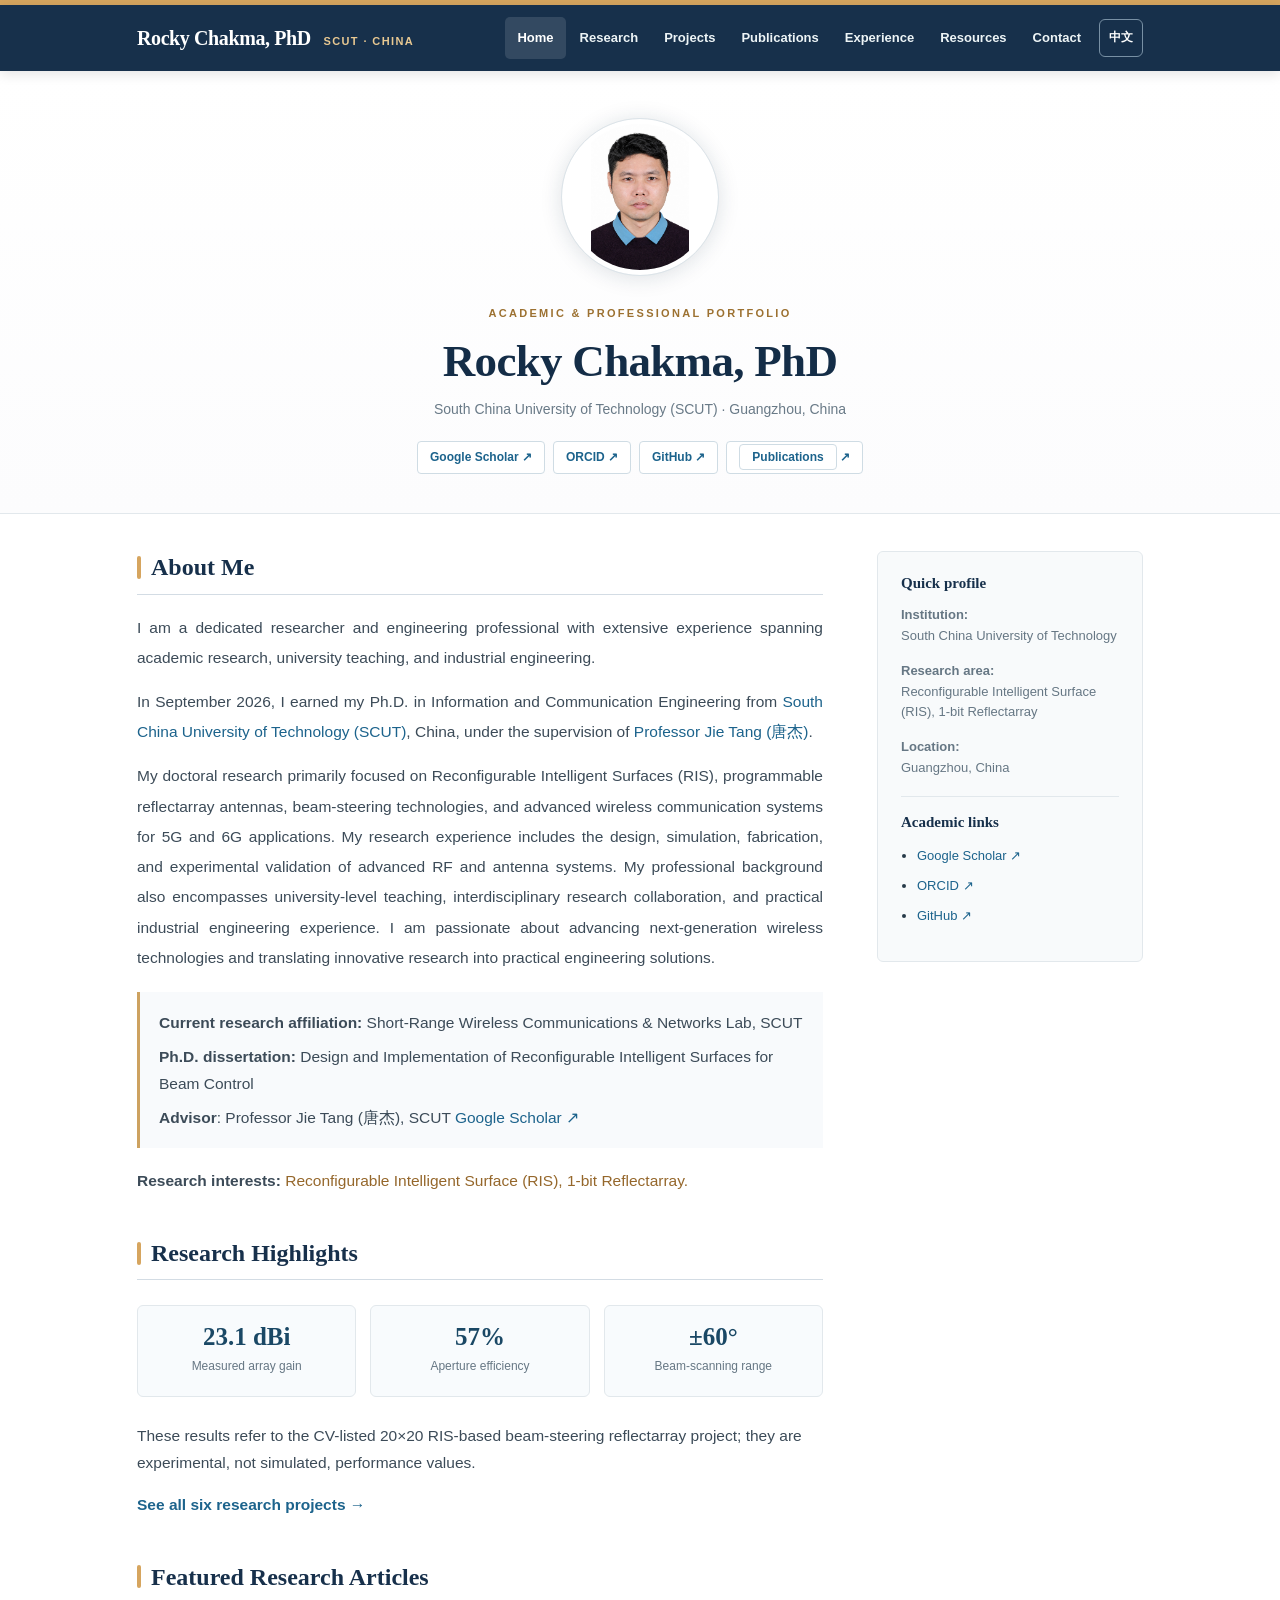
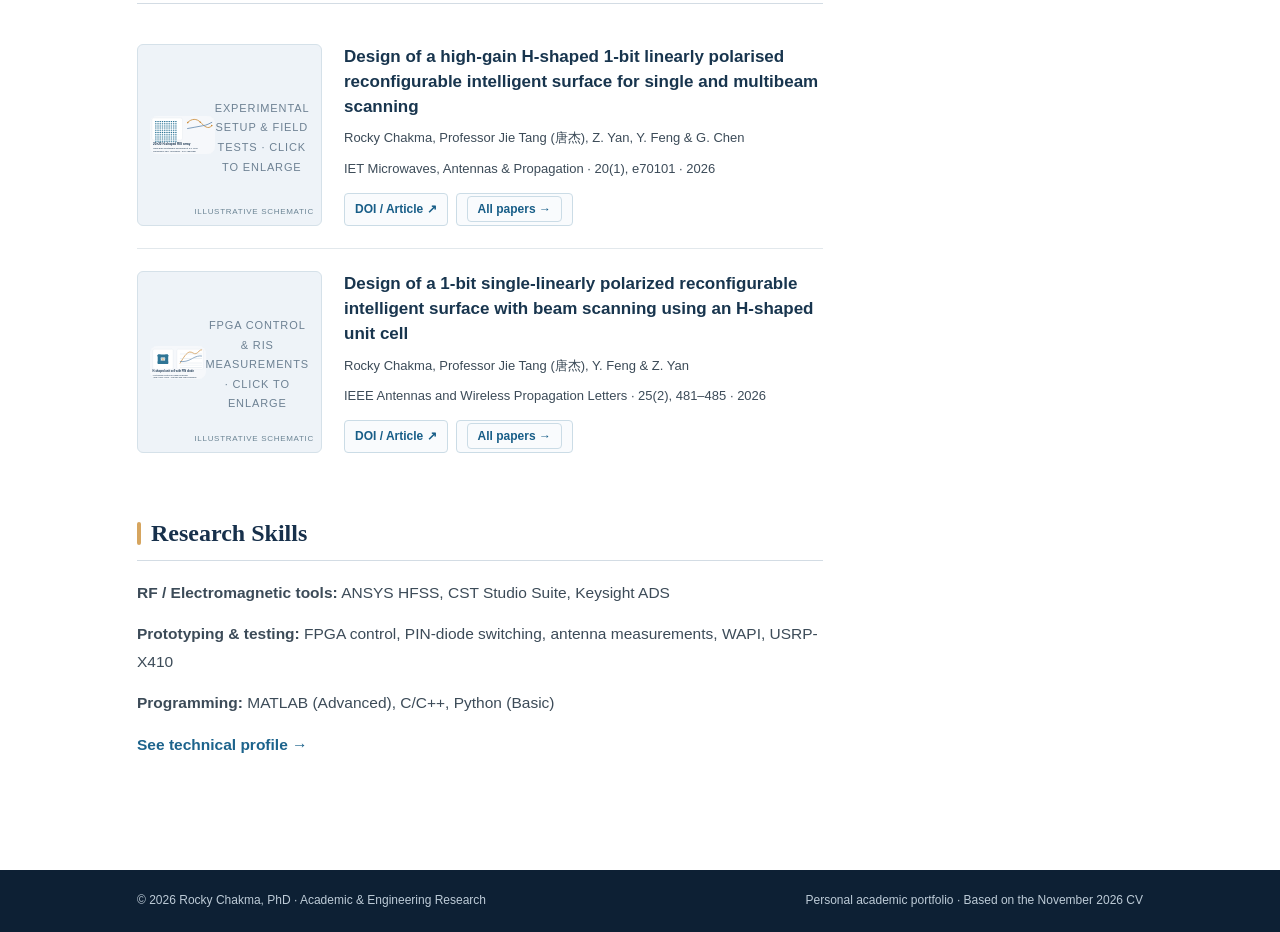
==== commit 251ee3dd: "Add user-provided RIS experimental figure slots beside featured publications" ====
--- a/index.html
+++ b/index.html
@@ -1,5 +1,5 @@
 <!DOCTYPE html>
-<html lang="en"><head><meta charset="utf-8"/><meta content="width=device-width,initial-scale=1" name="viewport"/><meta content="Dr. Rocky Chakma" name="author"/><meta content="Dr. Rocky Chakma's academic portfolio: reconfigurable intelligent surfaces, reflectarray antennas, research projects, publications, and engineering experience." name="description"/><meta content="Rocky Chakma, PhD · Research &amp; Publications" property="og:title"/><title>Home | Rocky Chakma, PhD</title><link href="favicon.svg" rel="icon"/><link href="css/style.css?v=20261111b" rel="stylesheet"/></head><body><div class="small-top"></div><header class="site-header"><div class="container nav-wrap"><a class="brand" href="index.html">Rocky Chakma, PhD <em>SCUT · CHINA</em></a><button aria-expanded="false" class="mobile-menu" data-menu="">☰ Menu</button><nav aria-label="Main navigation" class="navlinks"><a class="active" href="index.html"><span data-en="Home" data-zh="首页">Home</span></a><a class="" href="pages/research.html"><span data-en="Research" data-zh="研究方向">Research</span></a><a class="" href="pages/projects.html"><span data-en="Projects" data-zh="科研项目">Projects</span></a><a class="" href="pages/publications.html"><span data-en="Publications" data-zh="论文成果">Publications</span></a><a class="" href="pages/experience.html"><span data-en="Experience" data-zh="工作经历">Experience</span></a><a class="" href="pages/resources.html"><span data-en="Resources" data-zh="学术资源">Resources</span></a><a class="" href="pages/contact.html"><span data-en="Contact" data-zh="联系">Contact</span></a><button aria-label="Switch language" class="language" data-lang-button="" type="button">中文</button></nav></div></header><div class="masthead"><div class="container"><img alt="Portrait of Dr. Rocky Chakma" class="avatar" src="assets/portrait.jpg?v=20261111b"/><div class="eyebrow">ACADEMIC &amp; PROFESSIONAL PORTFOLIO</div><h1>Rocky Chakma, PhD</h1><p class="affiliation"><span data-en="South China University of Technology (SCUT) · Guangzhou, China" data-zh="华南理工大学（SCUT）· 中国广州">South China University of Technology (SCUT) · Guangzhou, China</span></p><div class="quicklinks"><a href="https://scholar.google.com/citations?user=9w0dZzQAAAAJ&amp;hl=en" rel="noopener" target="_blank">Google Scholar ↗</a><a href="https://orcid.org/0000-0002-1738-0076" rel="noopener" target="_blank">ORCID ↗</a><a href="https://github.com/rockyscut" rel="noopener" target="_blank">GitHub ↗</a><a href="pages/publications.html"><span data-en="Publications" data-zh="论文成果">Publications</span> ↗</a></div></div></div><main class="container main"><div class="columns"><div class="mainwide"><section class="section"><h2><span data-en="About Me" data-zh="个人简介">About Me</span></h2>
+<html lang="en"><head><meta charset="utf-8"/><meta content="width=device-width,initial-scale=1" name="viewport"/><meta content="Dr. Rocky Chakma" name="author"/><meta content="Dr. Rocky Chakma's academic portfolio: reconfigurable intelligent surfaces, reflectarray antennas, research projects, publications, and engineering experience." name="description"/><meta content="Rocky Chakma, PhD · Research &amp; Publications" property="og:title"/><title>Home | Rocky Chakma, PhD</title><link href="favicon.svg" rel="icon"/><link href="css/style.css?v=20261111c" rel="stylesheet"/></head><body><div class="small-top"></div><header class="site-header"><div class="container nav-wrap"><a class="brand" href="index.html">Rocky Chakma, PhD <em>SCUT · CHINA</em></a><button aria-expanded="false" class="mobile-menu" data-menu="">☰ Menu</button><nav aria-label="Main navigation" class="navlinks"><a class="active" href="index.html"><span data-en="Home" data-zh="首页">Home</span></a><a class="" href="pages/research.html"><span data-en="Research" data-zh="研究方向">Research</span></a><a class="" href="pages/projects.html"><span data-en="Projects" data-zh="科研项目">Projects</span></a><a class="" href="pages/publications.html"><span data-en="Publications" data-zh="论文成果">Publications</span></a><a class="" href="pages/experience.html"><span data-en="Experience" data-zh="工作经历">Experience</span></a><a class="" href="pages/resources.html"><span data-en="Resources" data-zh="学术资源">Resources</span></a><a class="" href="pages/contact.html"><span data-en="Contact" data-zh="联系">Contact</span></a><button aria-label="Switch language" class="language" data-lang-button="" type="button">中文</button></nav></div></header><div class="masthead"><div class="container"><img alt="Portrait of Dr. Rocky Chakma" class="avatar" src="assets/portrait.jpg?v=20261111b"/><div class="eyebrow">ACADEMIC &amp; PROFESSIONAL PORTFOLIO</div><h1>Rocky Chakma, PhD</h1><p class="affiliation"><span data-en="South China University of Technology (SCUT) · Guangzhou, China" data-zh="华南理工大学（SCUT）· 中国广州">South China University of Technology (SCUT) · Guangzhou, China</span></p><div class="quicklinks"><a href="https://scholar.google.com/citations?user=9w0dZzQAAAAJ&amp;hl=en" rel="noopener" target="_blank">Google Scholar ↗</a><a href="https://orcid.org/0000-0002-1738-0076" rel="noopener" target="_blank">ORCID ↗</a><a href="https://github.com/rockyscut" rel="noopener" target="_blank">GitHub ↗</a><a href="pages/publications.html"><span data-en="Publications" data-zh="论文成果">Publications</span> ↗</a></div></div></div><main class="container main"><div class="columns"><div class="mainwide"><section class="section"><h2><span data-en="About Me" data-zh="个人简介">About Me</span></h2>
 <p class="lead"><span data-en="I am a dedicated researcher and engineering professional with extensive experience spanning academic research, university teaching, and industrial engineering." data-zh="我是一名专注于科研与工程实践的研究人员和工程专业人士，在学术研究、高校教学和工业工程领域拥有丰富的工作经验。">I am a dedicated researcher and engineering professional with extensive experience spanning academic research, university teaching, and industrial engineering.</span></p>
 <p class="lead"><span data-en="In September 2026, I earned my Ph.D. in Information and Communication Engineering from " data-zh="2026年9月，我在">In September 2026, I earned my Ph.D. in Information and Communication Engineering from </span><a href="https://www.scut.edu.cn/new/" target="_blank" rel="noopener noreferrer"><span data-en="South China University of Technology (SCUT)" data-zh="华南理工大学（SCUT）">South China University of Technology (SCUT)</span></a><span data-en=", China, under the supervision of " data-zh="获得信息与通信工程博士学位，导师为">, China, under the supervision of </span><a href="https://scholar.google.com/citations?user=XmHS0NUAAAAJ&amp;hl=en" target="_blank" rel="noopener noreferrer"><span data-en="Professor Jie Tang (唐杰)" data-zh="唐杰教授（Professor Jie Tang）">Professor Jie Tang (唐杰)</span></a><span data-en="." data-zh="。">.</span></p>
 <p class="lead"><span data-en="My doctoral research primarily focused on Reconfigurable Intelligent Surfaces (RIS), programmable reflectarray antennas, beam-steering technologies, and advanced wireless communication systems for 5G and 6G applications." data-zh="我的博士研究主要集中于可重构智能表面（RIS）、可编程反射阵天线、波束扫描技术以及面向5G和6G应用的先进无线通信系统。">My doctoral research primarily focused on Reconfigurable Intelligent Surfaces (RIS), programmable reflectarray antennas, beam-steering technologies, and advanced wireless communication systems for 5G and 6G applications.</span> <span data-en="My research experience includes the design, simulation, fabrication, and experimental validation of advanced RF and antenna systems." data-zh="我的研究经验涵盖先进射频与天线系统的设计、仿真、加工制作和实验验证。">My research experience includes the design, simulation, fabrication, and experimental validation of advanced RF and antenna systems.</span> <span data-en="My professional background also encompasses university-level teaching, interdisciplinary research collaboration, and practical industrial engineering experience." data-zh="我的专业经历还包括高校教学、跨学科科研合作以及工业工程实践。">My professional background also encompasses university-level teaching, interdisciplinary research collaboration, and practical industrial engineering experience.</span> <span data-en="I am passionate about advancing next-generation wireless technologies and translating innovative research into practical engineering solutions." data-zh="我致力于推动下一代无线通信技术的发展，并将创新研究成果转化为实际工程解决方案。">I am passionate about advancing next-generation wireless technologies and translating innovative research into practical engineering solutions.</span></p>
@@ -7,6 +7,6 @@
 <p><strong><span data-en="Research interests" data-zh="研究兴趣">Research interests</span>:</strong> <span style="color:#95672b"><span data-en="Reconfigurable Intelligent Surface (RIS), 1-bit Reflectarray." data-zh="可重构智能表面（RIS）、1-bit反射阵。">Reconfigurable Intelligent Surface (RIS), 1-bit Reflectarray.</span></span></p>
 </section>
 <section class="section"><h2><span data-en="Research Highlights" data-zh="科研亮点">Research Highlights</span></h2><div class="stats"><div class="stat"><strong>23.1 dBi</strong><span><span data-en="Measured array gain" data-zh="实测阵列增益">Measured array gain</span></span></div><div class="stat"><strong>57%</strong><span><span data-en="Aperture efficiency" data-zh="孔径效率">Aperture efficiency</span></span></div><div class="stat"><strong>±60°</strong><span><span data-en="Beam-scanning range" data-zh="波束扫描范围">Beam-scanning range</span></span></div></div><p><span data-en="These results refer to the CV-listed 20×20 RIS-based beam-steering reflectarray project; they are experimental, not simulated, performance values." data-zh="上述数据来自简历中的20×20 RIS波束扫描反射阵项目，为实测而非仿真性能指标。">These results refer to the CV-listed 20×20 RIS-based beam-steering reflectarray project; they are experimental, not simulated, performance values.</span></p><a class="academic-link" href="pages/projects.html"><span data-en="See all six research projects →" data-zh="查看全部六项科研项目 →">See all six research projects →</span></a></section>
-<section class="section"><h2><span data-en="Featured Research Articles" data-zh="代表性学术论文">Featured Research Articles</span></h2><article class="pub-feature"><div class="figure"><img alt="Preview figure from the IET RIS article" src="assets/featured-iet.svg?v=20261111b"/><div class="figcap">Paper figure preview</div></div><div><h3>Design of a high-gain H-shaped 1-bit linearly polarised reconfigurable intelligent surface for single and multibeam scanning</h3><p class="cite">Rocky Chakma, Professor Jie Tang (唐杰), Z. Yan, Y. Feng &amp; G. Chen</p><p class="cite">IET Microwaves, Antennas &amp; Propagation · 20(1), e70101 · 2026</p><div class="paperlinks"><a href="https://doi.org/10.1049/mia2.70101" rel="noopener" target="_blank">DOI / Article ↗</a><a href="pages/publications.html"><span data-en="All papers →" data-zh="全部论文 →">All papers →</span></a></div></div></article><article class="pub-feature"><div class="figure"><img alt="Preview figure from the IEEE AWPL RIS article" src="assets/featured-ieee.svg?v=20261111b"/><div class="figcap">Paper figure preview</div></div><div><h3>Design of a 1-bit single-linearly polarized reconfigurable intelligent surface with beam scanning using an H-shaped unit cell</h3><p class="cite">Rocky Chakma, Professor Jie Tang (唐杰), Y. Feng &amp; Z. Yan</p><p class="cite">IEEE Antennas and Wireless Propagation Letters · 25(2), 481–485 · 2026</p><div class="paperlinks"><a href="https://doi.org/10.1109/LAWP.2025.3627443" rel="noopener" target="_blank">DOI / Article ↗</a><a href="pages/publications.html"><span data-en="All papers →" data-zh="全部论文 →">All papers →</span></a></div></div></article></section>
+<section class="section"><h2><span data-en="Featured Research Articles" data-zh="代表性学术论文">Featured Research Articles</span></h2><article class="pub-feature"><div class="figure"><a href="assets/paper-iet-ris.webp" target="_blank" rel="noopener noreferrer" aria-label="View full size high-gain RIS experimental setup and field-test figure"><img src="assets/paper-iet-ris.webp" alt="Four-panel figure: reconfigurable reflectarray in anechoic chamber, outdoor RIS link, building field-test arrangement and indoor monitoring" loading="lazy" onerror="this.onerror=null;this.src='assets/featured-iet.svg?v=20261111b';this.closest('a').href=this.src"/></a><div class="figcap"><span data-en="Experimental setup &amp; field tests · Click to enlarge" data-zh="实验装置与场地测试 · 点击放大">Experimental setup &amp; field tests · Click to enlarge</span></div></div><div><h3>Design of a high-gain H-shaped 1-bit linearly polarised reconfigurable intelligent surface for single and multibeam scanning</h3><p class="cite">Rocky Chakma, Professor Jie Tang (唐杰), Z. Yan, Y. Feng &amp; G. Chen</p><p class="cite">IET Microwaves, Antennas &amp; Propagation · 20(1), e70101 · 2026</p><div class="paperlinks"><a href="https://doi.org/10.1049/mia2.70101" rel="noopener" target="_blank">DOI / Article ↗</a><a href="pages/publications.html"><span data-en="All papers →" data-zh="全部论文 →">All papers →</span></a></div></div></article><article class="pub-feature"><div class="figure"><a href="assets/paper-ieee-ris.webp" target="_blank" rel="noopener noreferrer" aria-label="View full size FPGA-controlled RIS figure and array measurement illustration"><img src="assets/paper-ieee-ris.webp" alt="Four-panel figure: FPGA PIN-diode control circuit, 1-bit RIS panel, anechoic-chamber test, outdoor wireless experiment" loading="lazy" onerror="this.onerror=null;this.src='assets/featured-ieee.svg?v=20261111b';this.closest('a').href=this.src"/></a><div class="figcap"><span data-en="FPGA control &amp; RIS measurements · Click to enlarge" data-zh="FPGA控制与RIS测试 · 点击放大">FPGA control &amp; RIS measurements · Click to enlarge</span></div></div><div><h3>Design of a 1-bit single-linearly polarized reconfigurable intelligent surface with beam scanning using an H-shaped unit cell</h3><p class="cite">Rocky Chakma, Professor Jie Tang (唐杰), Y. Feng &amp; Z. Yan</p><p class="cite">IEEE Antennas and Wireless Propagation Letters · 25(2), 481–485 · 2026</p><div class="paperlinks"><a href="https://doi.org/10.1109/LAWP.2025.3627443" rel="noopener" target="_blank">DOI / Article ↗</a><a href="pages/publications.html"><span data-en="All papers →" data-zh="全部论文 →">All papers →</span></a></div></div></article></section>
 <section class="section"><h2><span data-en="Research Skills" data-zh="专业技能">Research Skills</span></h2><p><strong><span data-en="RF / Electromagnetic tools" data-zh="射频/电磁工具">RF / Electromagnetic tools</span>:</strong> ANSYS HFSS, CST Studio Suite, Keysight ADS</p><p><strong><span data-en="Prototyping &amp; testing" data-zh="样机与测试">Prototyping &amp; testing</span>:</strong> FPGA control, PIN-diode switching, antenna measurements, WAPI, USRP-X410</p><p><strong><span data-en="Programming" data-zh="编程">Programming</span>:</strong> MATLAB (Advanced), C/C++, Python (Basic)</p><p><a class="academic-link" href="pages/research.html"><span data-en="See technical profile →" data-zh="查看技术背景 →">See technical profile →</span></a></p></section>
 </div><aside class="sidebar"><h3><span data-en="Quick profile" data-zh="个人信息">Quick profile</span></h3><p><strong><span data-en="Institution" data-zh="机构">Institution</span>:</strong><br/>South China University of Technology</p><p><strong><span data-en="Research area" data-zh="研究方向">Research area</span>:</strong><br/><span data-en="Reconfigurable Intelligent Surface (RIS), 1-bit Reflectarray" data-zh="可重构智能表面（RIS）、1-bit反射阵">Reconfigurable Intelligent Surface (RIS), 1-bit Reflectarray</span></p><p><strong><span data-en="Location" data-zh="所在地">Location</span>:</strong><br/>Guangzhou, China</p><hr/><h3><span data-en="Academic links" data-zh="学术链接">Academic links</span></h3><ul><li><a href="https://scholar.google.com/citations?user=9w0dZzQAAAAJ&amp;hl=en" rel="noopener" target="_blank">Google Scholar ↗</a></li><li><a href="https://orcid.org/0000-0002-1738-0076" rel="noopener" target="_blank">ORCID ↗</a></li><li><a href="https://github.com/rockyscut" rel="noopener" target="_blank">GitHub ↗</a></li></ul></aside></div></main><footer class="footer"><div class="container"><span>© <span data-now-year="">2026</span> Rocky Chakma, PhD · <span data-en="Academic &amp; Engineering Research" data-zh="学术与工程研究">Academic &amp; Engineering Research</span></span><span><span data-en="Personal academic portfolio · Based on the November 2026 CV" data-zh="个人学术主页 · 依据2026年11月个人简历">Personal academic portfolio · Based on the November 2026 CV</span></span></div></footer><script defer="" src="js/site.js"></script></body></html>
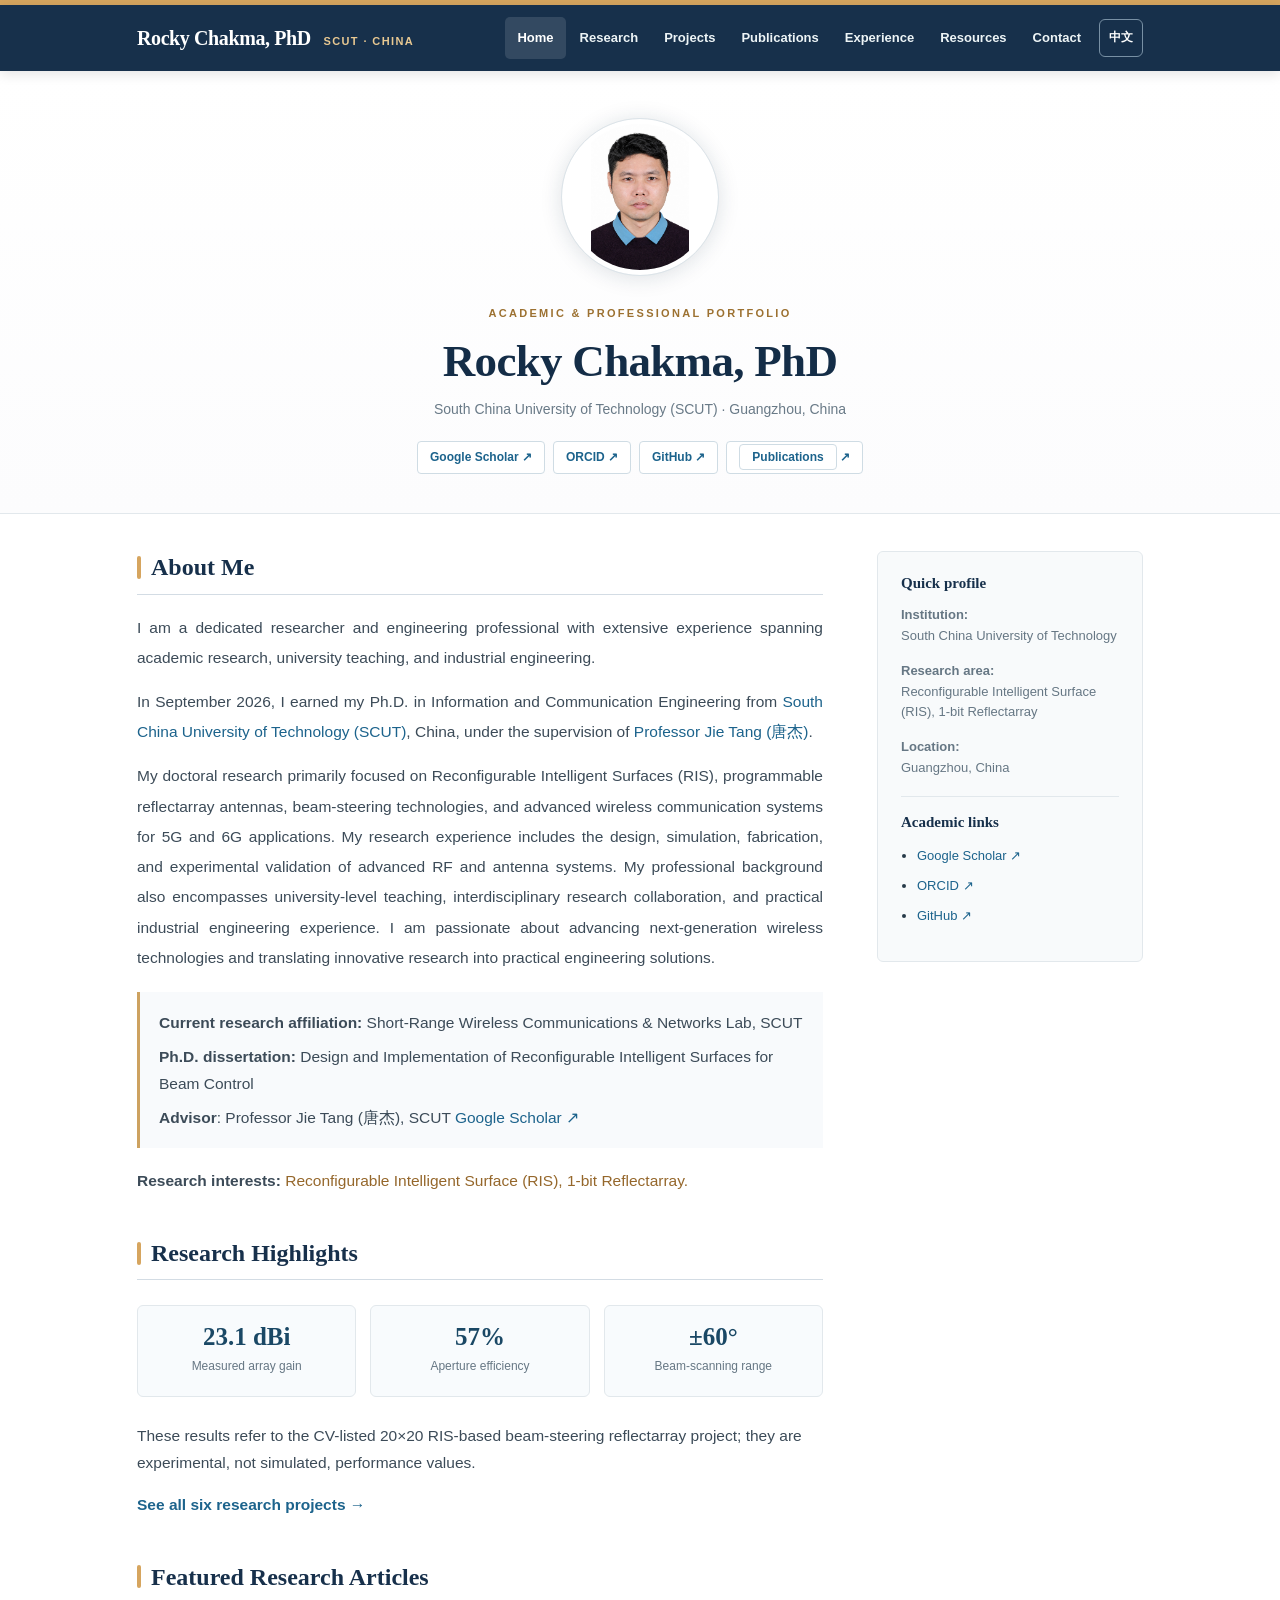
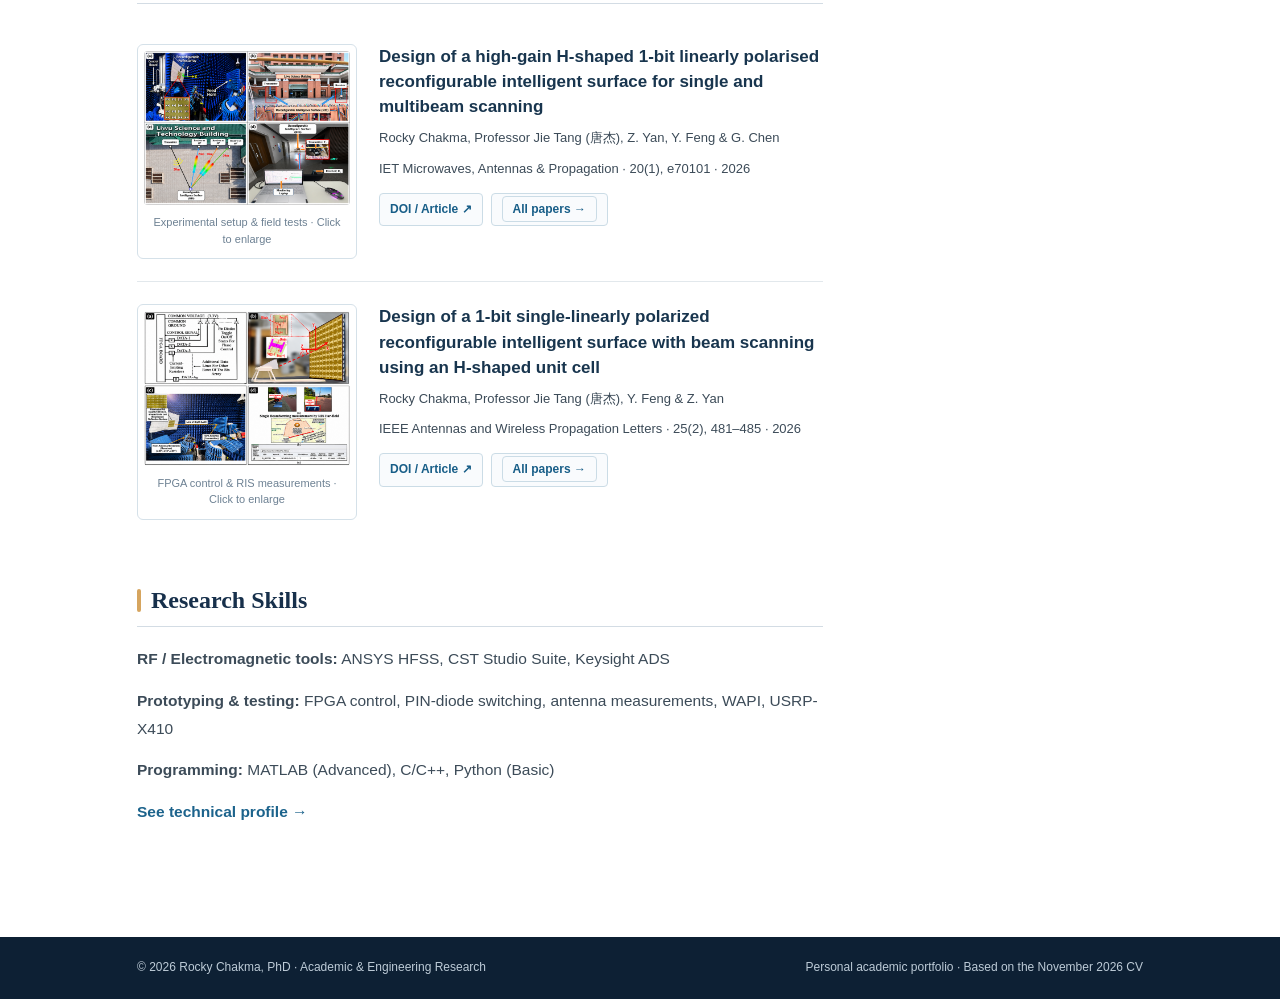
==== commit bae1857a: "Link uploaded RIS experimental figures beside both featured papers; remove schematic fallback" ====
--- a/index.html
+++ b/index.html
@@ -7,6 +7,6 @@
 <p><strong><span data-en="Research interests" data-zh="研究兴趣">Research interests</span>:</strong> <span style="color:#95672b"><span data-en="Reconfigurable Intelligent Surface (RIS), 1-bit Reflectarray." data-zh="可重构智能表面（RIS）、1-bit反射阵。">Reconfigurable Intelligent Surface (RIS), 1-bit Reflectarray.</span></span></p>
 </section>
 <section class="section"><h2><span data-en="Research Highlights" data-zh="科研亮点">Research Highlights</span></h2><div class="stats"><div class="stat"><strong>23.1 dBi</strong><span><span data-en="Measured array gain" data-zh="实测阵列增益">Measured array gain</span></span></div><div class="stat"><strong>57%</strong><span><span data-en="Aperture efficiency" data-zh="孔径效率">Aperture efficiency</span></span></div><div class="stat"><strong>±60°</strong><span><span data-en="Beam-scanning range" data-zh="波束扫描范围">Beam-scanning range</span></span></div></div><p><span data-en="These results refer to the CV-listed 20×20 RIS-based beam-steering reflectarray project; they are experimental, not simulated, performance values." data-zh="上述数据来自简历中的20×20 RIS波束扫描反射阵项目，为实测而非仿真性能指标。">These results refer to the CV-listed 20×20 RIS-based beam-steering reflectarray project; they are experimental, not simulated, performance values.</span></p><a class="academic-link" href="pages/projects.html"><span data-en="See all six research projects →" data-zh="查看全部六项科研项目 →">See all six research projects →</span></a></section>
-<section class="section"><h2><span data-en="Featured Research Articles" data-zh="代表性学术论文">Featured Research Articles</span></h2><article class="pub-feature"><div class="figure"><a href="assets/paper-iet-ris.webp" target="_blank" rel="noopener noreferrer" aria-label="View full size high-gain RIS experimental setup and field-test figure"><img src="assets/paper-iet-ris.webp" alt="Four-panel figure: reconfigurable reflectarray in anechoic chamber, outdoor RIS link, building field-test arrangement and indoor monitoring" loading="lazy" onerror="this.onerror=null;this.src='assets/featured-iet.svg?v=20261111b';this.closest('a').href=this.src"/></a><div class="figcap"><span data-en="Experimental setup &amp; field tests · Click to enlarge" data-zh="实验装置与场地测试 · 点击放大">Experimental setup &amp; field tests · Click to enlarge</span></div></div><div><h3>Design of a high-gain H-shaped 1-bit linearly polarised reconfigurable intelligent surface for single and multibeam scanning</h3><p class="cite">Rocky Chakma, Professor Jie Tang (唐杰), Z. Yan, Y. Feng &amp; G. Chen</p><p class="cite">IET Microwaves, Antennas &amp; Propagation · 20(1), e70101 · 2026</p><div class="paperlinks"><a href="https://doi.org/10.1049/mia2.70101" rel="noopener" target="_blank">DOI / Article ↗</a><a href="pages/publications.html"><span data-en="All papers →" data-zh="全部论文 →">All papers →</span></a></div></div></article><article class="pub-feature"><div class="figure"><a href="assets/paper-ieee-ris.webp" target="_blank" rel="noopener noreferrer" aria-label="View full size FPGA-controlled RIS figure and array measurement illustration"><img src="assets/paper-ieee-ris.webp" alt="Four-panel figure: FPGA PIN-diode control circuit, 1-bit RIS panel, anechoic-chamber test, outdoor wireless experiment" loading="lazy" onerror="this.onerror=null;this.src='assets/featured-ieee.svg?v=20261111b';this.closest('a').href=this.src"/></a><div class="figcap"><span data-en="FPGA control &amp; RIS measurements · Click to enlarge" data-zh="FPGA控制与RIS测试 · 点击放大">FPGA control &amp; RIS measurements · Click to enlarge</span></div></div><div><h3>Design of a 1-bit single-linearly polarized reconfigurable intelligent surface with beam scanning using an H-shaped unit cell</h3><p class="cite">Rocky Chakma, Professor Jie Tang (唐杰), Y. Feng &amp; Z. Yan</p><p class="cite">IEEE Antennas and Wireless Propagation Letters · 25(2), 481–485 · 2026</p><div class="paperlinks"><a href="https://doi.org/10.1109/LAWP.2025.3627443" rel="noopener" target="_blank">DOI / Article ↗</a><a href="pages/publications.html"><span data-en="All papers →" data-zh="全部论文 →">All papers →</span></a></div></div></article></section>
+<section class="section"><h2><span data-en="Featured Research Articles" data-zh="代表性学术论文">Featured Research Articles</span></h2><article class="pub-feature"><div class="figure"><a href="assets/Four-Panel%20RIS%20Experimental%20Setup%20Figure.png" target="_blank" rel="noopener noreferrer" aria-label="View full size high-gain RIS experimental setup and field-test figure"><img src="assets/Four-Panel%20RIS%20Experimental%20Setup%20Figure.png?v=20261111c" alt="Four-panel figure: reconfigurable reflectarray in anechoic chamber, outdoor RIS link, building field-test arrangement and indoor monitoring" loading="lazy"/></a><div class="figcap"><span data-en="Experimental setup &amp; field tests · Click to enlarge" data-zh="实验装置与场地测试 · 点击放大">Experimental setup &amp; field tests · Click to enlarge</span></div></div><div><h3>Design of a high-gain H-shaped 1-bit linearly polarised reconfigurable intelligent surface for single and multibeam scanning</h3><p class="cite">Rocky Chakma, Professor Jie Tang (唐杰), Z. Yan, Y. Feng &amp; G. Chen</p><p class="cite">IET Microwaves, Antennas &amp; Propagation · 20(1), e70101 · 2026</p><div class="paperlinks"><a href="https://doi.org/10.1049/mia2.70101" rel="noopener" target="_blank">DOI / Article ↗</a><a href="pages/publications.html"><span data-en="All papers →" data-zh="全部论文 →">All papers →</span></a></div></div></article><article class="pub-feature"><div class="figure"><a href="assets/FPGA-Controlled%20RIS%20Measurement%20Overview.png" target="_blank" rel="noopener noreferrer" aria-label="View full size FPGA-controlled RIS figure and array measurement illustration"><img src="assets/FPGA-Controlled%20RIS%20Measurement%20Overview.png?v=20261111c" alt="Four-panel figure: FPGA PIN-diode control circuit, 1-bit RIS panel, anechoic-chamber test, outdoor wireless experiment" loading="lazy"/></a><div class="figcap"><span data-en="FPGA control &amp; RIS measurements · Click to enlarge" data-zh="FPGA控制与RIS测试 · 点击放大">FPGA control &amp; RIS measurements · Click to enlarge</span></div></div><div><h3>Design of a 1-bit single-linearly polarized reconfigurable intelligent surface with beam scanning using an H-shaped unit cell</h3><p class="cite">Rocky Chakma, Professor Jie Tang (唐杰), Y. Feng &amp; Z. Yan</p><p class="cite">IEEE Antennas and Wireless Propagation Letters · 25(2), 481–485 · 2026</p><div class="paperlinks"><a href="https://doi.org/10.1109/LAWP.2025.3627443" rel="noopener" target="_blank">DOI / Article ↗</a><a href="pages/publications.html"><span data-en="All papers →" data-zh="全部论文 →">All papers →</span></a></div></div></article></section>
 <section class="section"><h2><span data-en="Research Skills" data-zh="专业技能">Research Skills</span></h2><p><strong><span data-en="RF / Electromagnetic tools" data-zh="射频/电磁工具">RF / Electromagnetic tools</span>:</strong> ANSYS HFSS, CST Studio Suite, Keysight ADS</p><p><strong><span data-en="Prototyping &amp; testing" data-zh="样机与测试">Prototyping &amp; testing</span>:</strong> FPGA control, PIN-diode switching, antenna measurements, WAPI, USRP-X410</p><p><strong><span data-en="Programming" data-zh="编程">Programming</span>:</strong> MATLAB (Advanced), C/C++, Python (Basic)</p><p><a class="academic-link" href="pages/research.html"><span data-en="See technical profile →" data-zh="查看技术背景 →">See technical profile →</span></a></p></section>
 </div><aside class="sidebar"><h3><span data-en="Quick profile" data-zh="个人信息">Quick profile</span></h3><p><strong><span data-en="Institution" data-zh="机构">Institution</span>:</strong><br/>South China University of Technology</p><p><strong><span data-en="Research area" data-zh="研究方向">Research area</span>:</strong><br/><span data-en="Reconfigurable Intelligent Surface (RIS), 1-bit Reflectarray" data-zh="可重构智能表面（RIS）、1-bit反射阵">Reconfigurable Intelligent Surface (RIS), 1-bit Reflectarray</span></p><p><strong><span data-en="Location" data-zh="所在地">Location</span>:</strong><br/>Guangzhou, China</p><hr/><h3><span data-en="Academic links" data-zh="学术链接">Academic links</span></h3><ul><li><a href="https://scholar.google.com/citations?user=9w0dZzQAAAAJ&amp;hl=en" rel="noopener" target="_blank">Google Scholar ↗</a></li><li><a href="https://orcid.org/0000-0002-1738-0076" rel="noopener" target="_blank">ORCID ↗</a></li><li><a href="https://github.com/rockyscut" rel="noopener" target="_blank">GitHub ↗</a></li></ul></aside></div></main><footer class="footer"><div class="container"><span>© <span data-now-year="">2026</span> Rocky Chakma, PhD · <span data-en="Academic &amp; Engineering Research" data-zh="学术与工程研究">Academic &amp; Engineering Research</span></span><span><span data-en="Personal academic portfolio · Based on the November 2026 CV" data-zh="个人学术主页 · 依据2026年11月个人简历">Personal academic portfolio · Based on the November 2026 CV</span></span></div></footer><script defer="" src="js/site.js"></script></body></html>
--- a/css/style.css
+++ b/css/style.css
@@ -13,3 +13,12 @@
 .figcap{font-size:11px;letter-spacing:.08em;text-transform:uppercase;color:#6d8193;margin-top:6px;text-align:center}.pub-feature .figure svg{max-width:100%;height:auto;display:block}.doilink{display:inline-block;margin-top:8px}.section h2{display:flex;align-items:center;gap:10px}
 
 .figure img{display:block;width:100%;height:auto;border-radius:8px;background:#f4f7fa}
+
+/* Full experimental figure thumbnails, with link to original-resolution file */
+.pub-feature{grid-template-columns:220px minmax(0,1fr)}
+.pub-feature .figure{display:block;padding:6px;min-height:unset;background:#fff}
+.pub-feature .figure:after{content:none}
+.pub-feature .figure a{display:block;line-height:0}
+.pub-feature .figure img{width:100%;height:auto;aspect-ratio:4/3;object-fit:contain;object-position:center;border-radius:4px}
+.pub-feature .figcap{text-transform:none;letter-spacing:0;font-size:11px;line-height:1.5;padding:3px 4px 5px}
+@media(max-width:735px){.pub-feature{grid-template-columns:1fr}.pub-feature .figure{max-width:420px}}
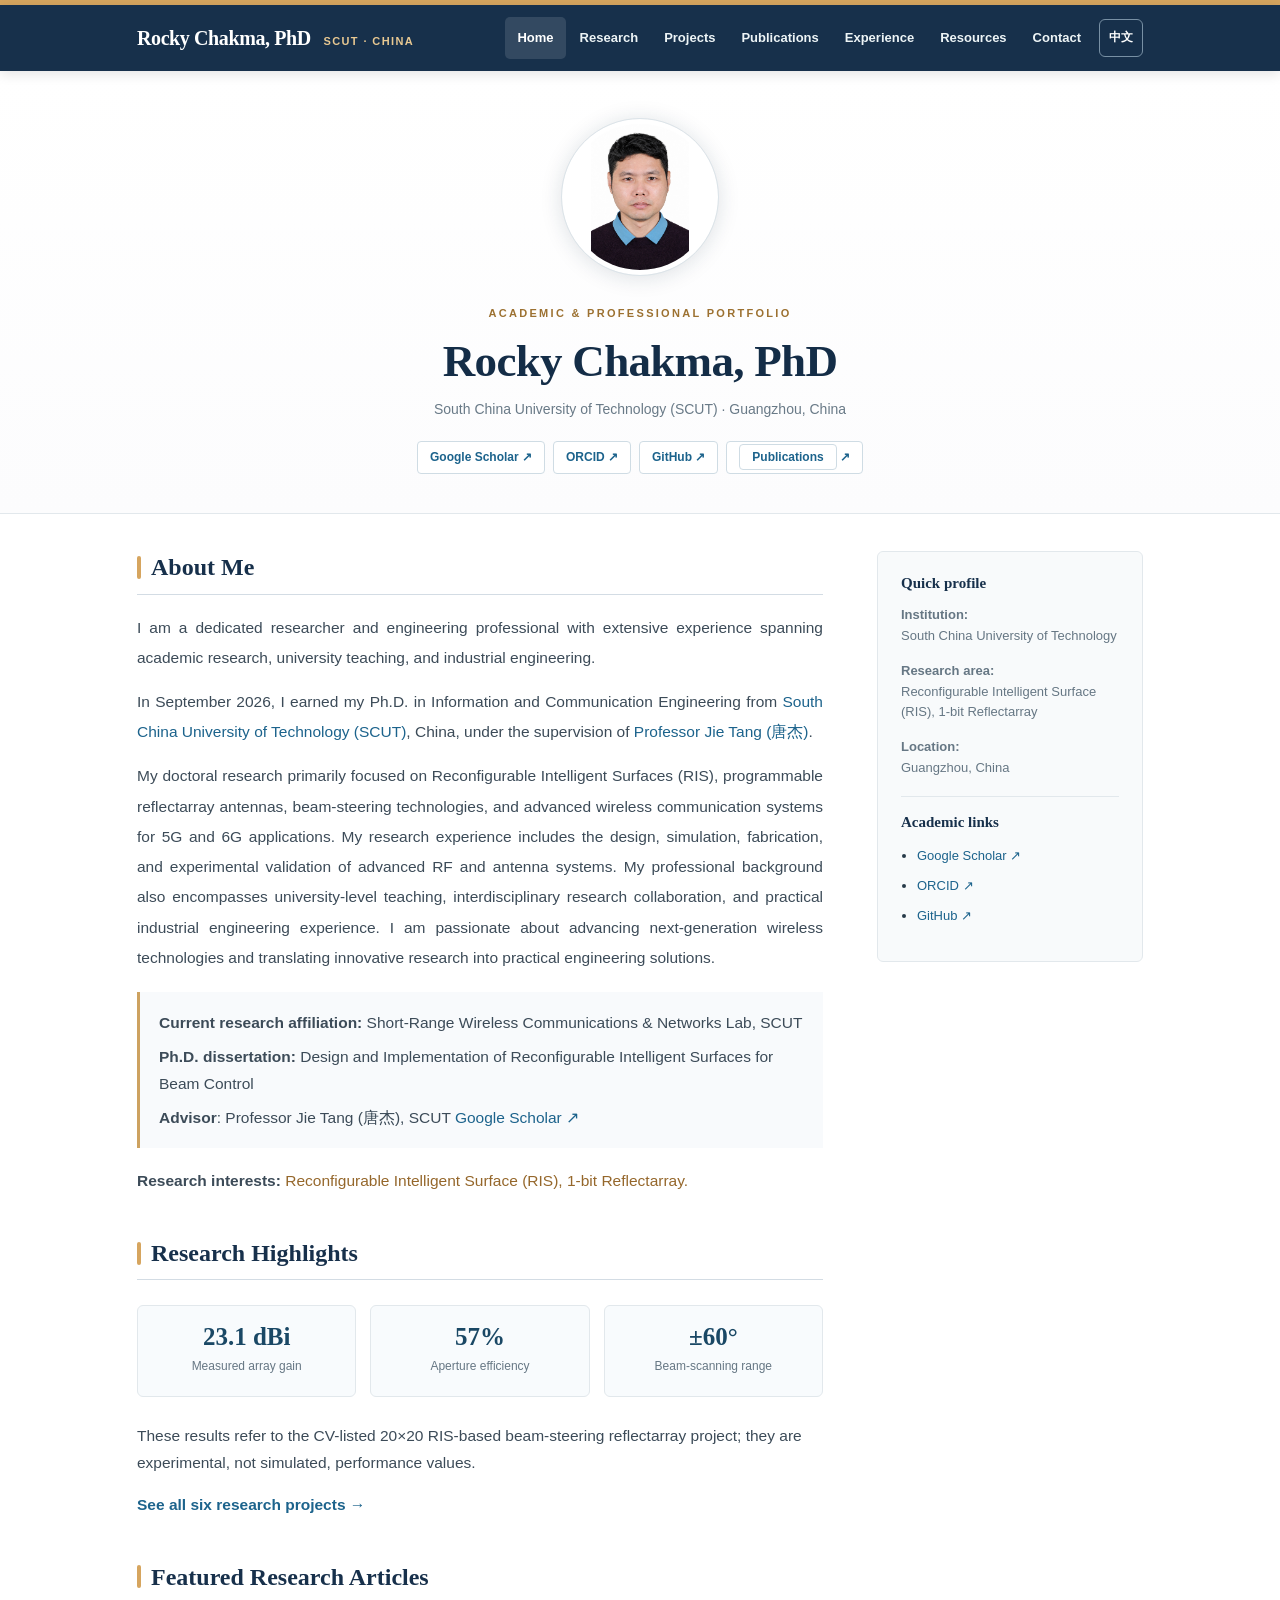
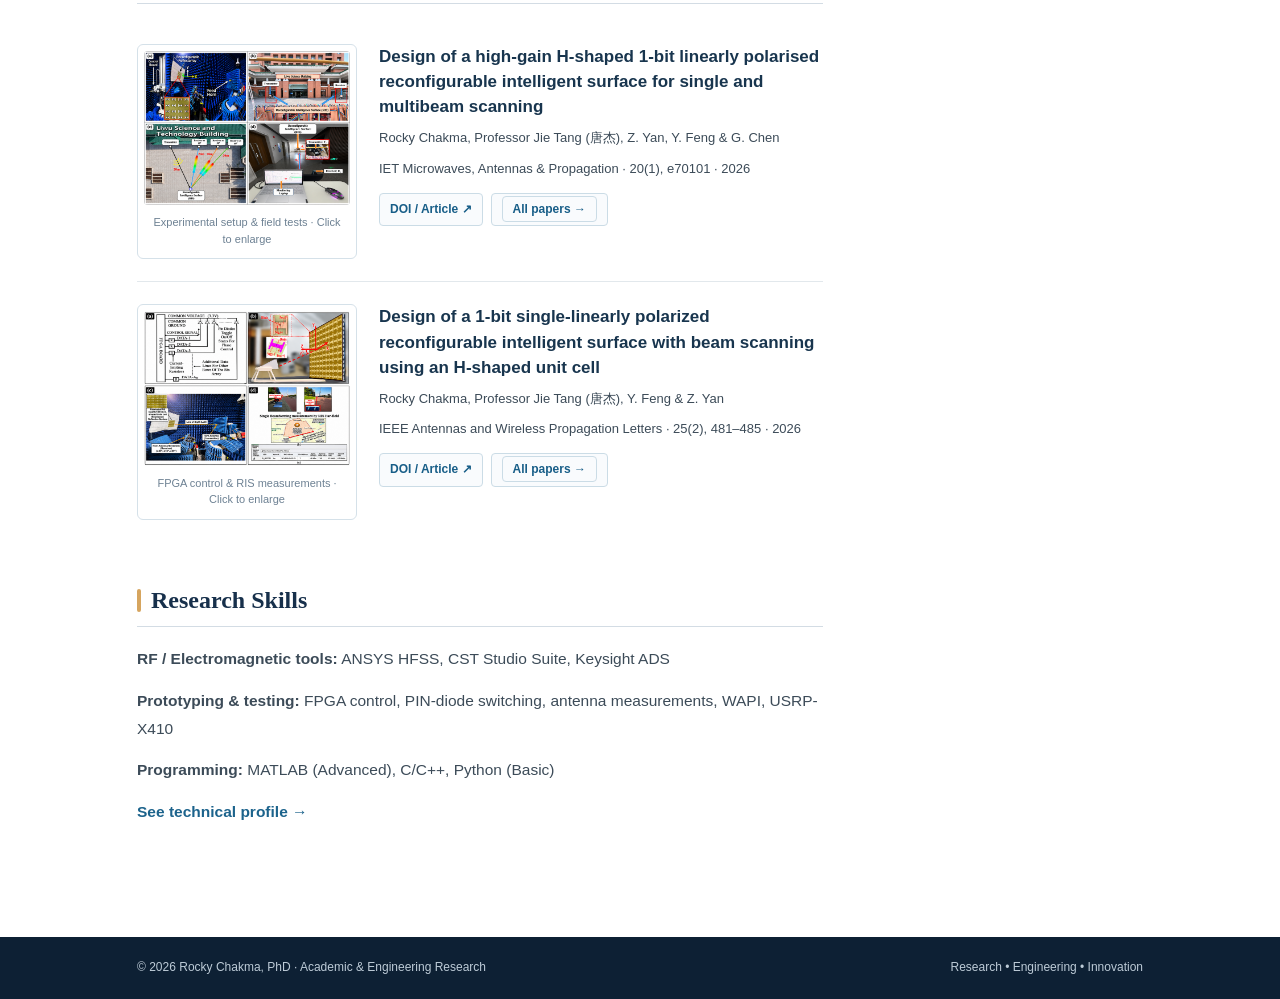
==== commit 5add9051: "Refine portfolio headings, education results, contact privacy and branding" ====
--- a/index.html
+++ b/index.html
@@ -9,4 +9,4 @@
 <section class="section"><h2><span data-en="Research Highlights" data-zh="科研亮点">Research Highlights</span></h2><div class="stats"><div class="stat"><strong>23.1 dBi</strong><span><span data-en="Measured array gain" data-zh="实测阵列增益">Measured array gain</span></span></div><div class="stat"><strong>57%</strong><span><span data-en="Aperture efficiency" data-zh="孔径效率">Aperture efficiency</span></span></div><div class="stat"><strong>±60°</strong><span><span data-en="Beam-scanning range" data-zh="波束扫描范围">Beam-scanning range</span></span></div></div><p><span data-en="These results refer to the CV-listed 20×20 RIS-based beam-steering reflectarray project; they are experimental, not simulated, performance values." data-zh="上述数据来自简历中的20×20 RIS波束扫描反射阵项目，为实测而非仿真性能指标。">These results refer to the CV-listed 20×20 RIS-based beam-steering reflectarray project; they are experimental, not simulated, performance values.</span></p><a class="academic-link" href="pages/projects.html"><span data-en="See all six research projects →" data-zh="查看全部六项科研项目 →">See all six research projects →</span></a></section>
 <section class="section"><h2><span data-en="Featured Research Articles" data-zh="代表性学术论文">Featured Research Articles</span></h2><article class="pub-feature"><div class="figure"><a href="assets/Four-Panel%20RIS%20Experimental%20Setup%20Figure.png" target="_blank" rel="noopener noreferrer" aria-label="View full size high-gain RIS experimental setup and field-test figure"><img src="assets/Four-Panel%20RIS%20Experimental%20Setup%20Figure.png?v=20261111c" alt="Four-panel figure: reconfigurable reflectarray in anechoic chamber, outdoor RIS link, building field-test arrangement and indoor monitoring" loading="lazy"/></a><div class="figcap"><span data-en="Experimental setup &amp; field tests · Click to enlarge" data-zh="实验装置与场地测试 · 点击放大">Experimental setup &amp; field tests · Click to enlarge</span></div></div><div><h3>Design of a high-gain H-shaped 1-bit linearly polarised reconfigurable intelligent surface for single and multibeam scanning</h3><p class="cite">Rocky Chakma, Professor Jie Tang (唐杰), Z. Yan, Y. Feng &amp; G. Chen</p><p class="cite">IET Microwaves, Antennas &amp; Propagation · 20(1), e70101 · 2026</p><div class="paperlinks"><a href="https://doi.org/10.1049/mia2.70101" rel="noopener" target="_blank">DOI / Article ↗</a><a href="pages/publications.html"><span data-en="All papers →" data-zh="全部论文 →">All papers →</span></a></div></div></article><article class="pub-feature"><div class="figure"><a href="assets/FPGA-Controlled%20RIS%20Measurement%20Overview.png" target="_blank" rel="noopener noreferrer" aria-label="View full size FPGA-controlled RIS figure and array measurement illustration"><img src="assets/FPGA-Controlled%20RIS%20Measurement%20Overview.png?v=20261111c" alt="Four-panel figure: FPGA PIN-diode control circuit, 1-bit RIS panel, anechoic-chamber test, outdoor wireless experiment" loading="lazy"/></a><div class="figcap"><span data-en="FPGA control &amp; RIS measurements · Click to enlarge" data-zh="FPGA控制与RIS测试 · 点击放大">FPGA control &amp; RIS measurements · Click to enlarge</span></div></div><div><h3>Design of a 1-bit single-linearly polarized reconfigurable intelligent surface with beam scanning using an H-shaped unit cell</h3><p class="cite">Rocky Chakma, Professor Jie Tang (唐杰), Y. Feng &amp; Z. Yan</p><p class="cite">IEEE Antennas and Wireless Propagation Letters · 25(2), 481–485 · 2026</p><div class="paperlinks"><a href="https://doi.org/10.1109/LAWP.2025.3627443" rel="noopener" target="_blank">DOI / Article ↗</a><a href="pages/publications.html"><span data-en="All papers →" data-zh="全部论文 →">All papers →</span></a></div></div></article></section>
 <section class="section"><h2><span data-en="Research Skills" data-zh="专业技能">Research Skills</span></h2><p><strong><span data-en="RF / Electromagnetic tools" data-zh="射频/电磁工具">RF / Electromagnetic tools</span>:</strong> ANSYS HFSS, CST Studio Suite, Keysight ADS</p><p><strong><span data-en="Prototyping &amp; testing" data-zh="样机与测试">Prototyping &amp; testing</span>:</strong> FPGA control, PIN-diode switching, antenna measurements, WAPI, USRP-X410</p><p><strong><span data-en="Programming" data-zh="编程">Programming</span>:</strong> MATLAB (Advanced), C/C++, Python (Basic)</p><p><a class="academic-link" href="pages/research.html"><span data-en="See technical profile →" data-zh="查看技术背景 →">See technical profile →</span></a></p></section>
-</div><aside class="sidebar"><h3><span data-en="Quick profile" data-zh="个人信息">Quick profile</span></h3><p><strong><span data-en="Institution" data-zh="机构">Institution</span>:</strong><br/>South China University of Technology</p><p><strong><span data-en="Research area" data-zh="研究方向">Research area</span>:</strong><br/><span data-en="Reconfigurable Intelligent Surface (RIS), 1-bit Reflectarray" data-zh="可重构智能表面（RIS）、1-bit反射阵">Reconfigurable Intelligent Surface (RIS), 1-bit Reflectarray</span></p><p><strong><span data-en="Location" data-zh="所在地">Location</span>:</strong><br/>Guangzhou, China</p><hr/><h3><span data-en="Academic links" data-zh="学术链接">Academic links</span></h3><ul><li><a href="https://scholar.google.com/citations?user=9w0dZzQAAAAJ&amp;hl=en" rel="noopener" target="_blank">Google Scholar ↗</a></li><li><a href="https://orcid.org/0000-0002-1738-0076" rel="noopener" target="_blank">ORCID ↗</a></li><li><a href="https://github.com/rockyscut" rel="noopener" target="_blank">GitHub ↗</a></li></ul></aside></div></main><footer class="footer"><div class="container"><span>© <span data-now-year="">2026</span> Rocky Chakma, PhD · <span data-en="Academic &amp; Engineering Research" data-zh="学术与工程研究">Academic &amp; Engineering Research</span></span><span><span data-en="Personal academic portfolio · Based on the November 2026 CV" data-zh="个人学术主页 · 依据2026年11月个人简历">Personal academic portfolio · Based on the November 2026 CV</span></span></div></footer><script defer="" src="js/site.js"></script></body></html>+</div><aside class="sidebar"><h3><span data-en="Quick profile" data-zh="个人信息">Quick profile</span></h3><p><strong><span data-en="Institution" data-zh="机构">Institution</span>:</strong><br/>South China University of Technology</p><p><strong><span data-en="Research area" data-zh="研究方向">Research area</span>:</strong><br/><span data-en="Reconfigurable Intelligent Surface (RIS), 1-bit Reflectarray" data-zh="可重构智能表面（RIS）、1-bit反射阵">Reconfigurable Intelligent Surface (RIS), 1-bit Reflectarray</span></p><p><strong><span data-en="Location" data-zh="所在地">Location</span>:</strong><br/>Guangzhou, China</p><hr/><h3><span data-en="Academic links" data-zh="学术链接">Academic links</span></h3><ul><li><a href="https://scholar.google.com/citations?user=9w0dZzQAAAAJ&amp;hl=en" rel="noopener" target="_blank">Google Scholar ↗</a></li><li><a href="https://orcid.org/0000-0002-1738-0076" rel="noopener" target="_blank">ORCID ↗</a></li><li><a href="https://github.com/rockyscut" rel="noopener" target="_blank">GitHub ↗</a></li></ul></aside></div></main><footer class="footer"><div class="container"><span>© <span data-now-year="">2026</span> Rocky Chakma, PhD · <span data-en="Academic &amp; Engineering Research" data-zh="学术与工程研究">Academic &amp; Engineering Research</span></span><span><span data-en="Research • Engineering • Innovation" data-zh="科研 • 工程 • 创新">Research • Engineering • Innovation</span></span></div></footer><script defer="" src="js/site.js"></script></body></html>
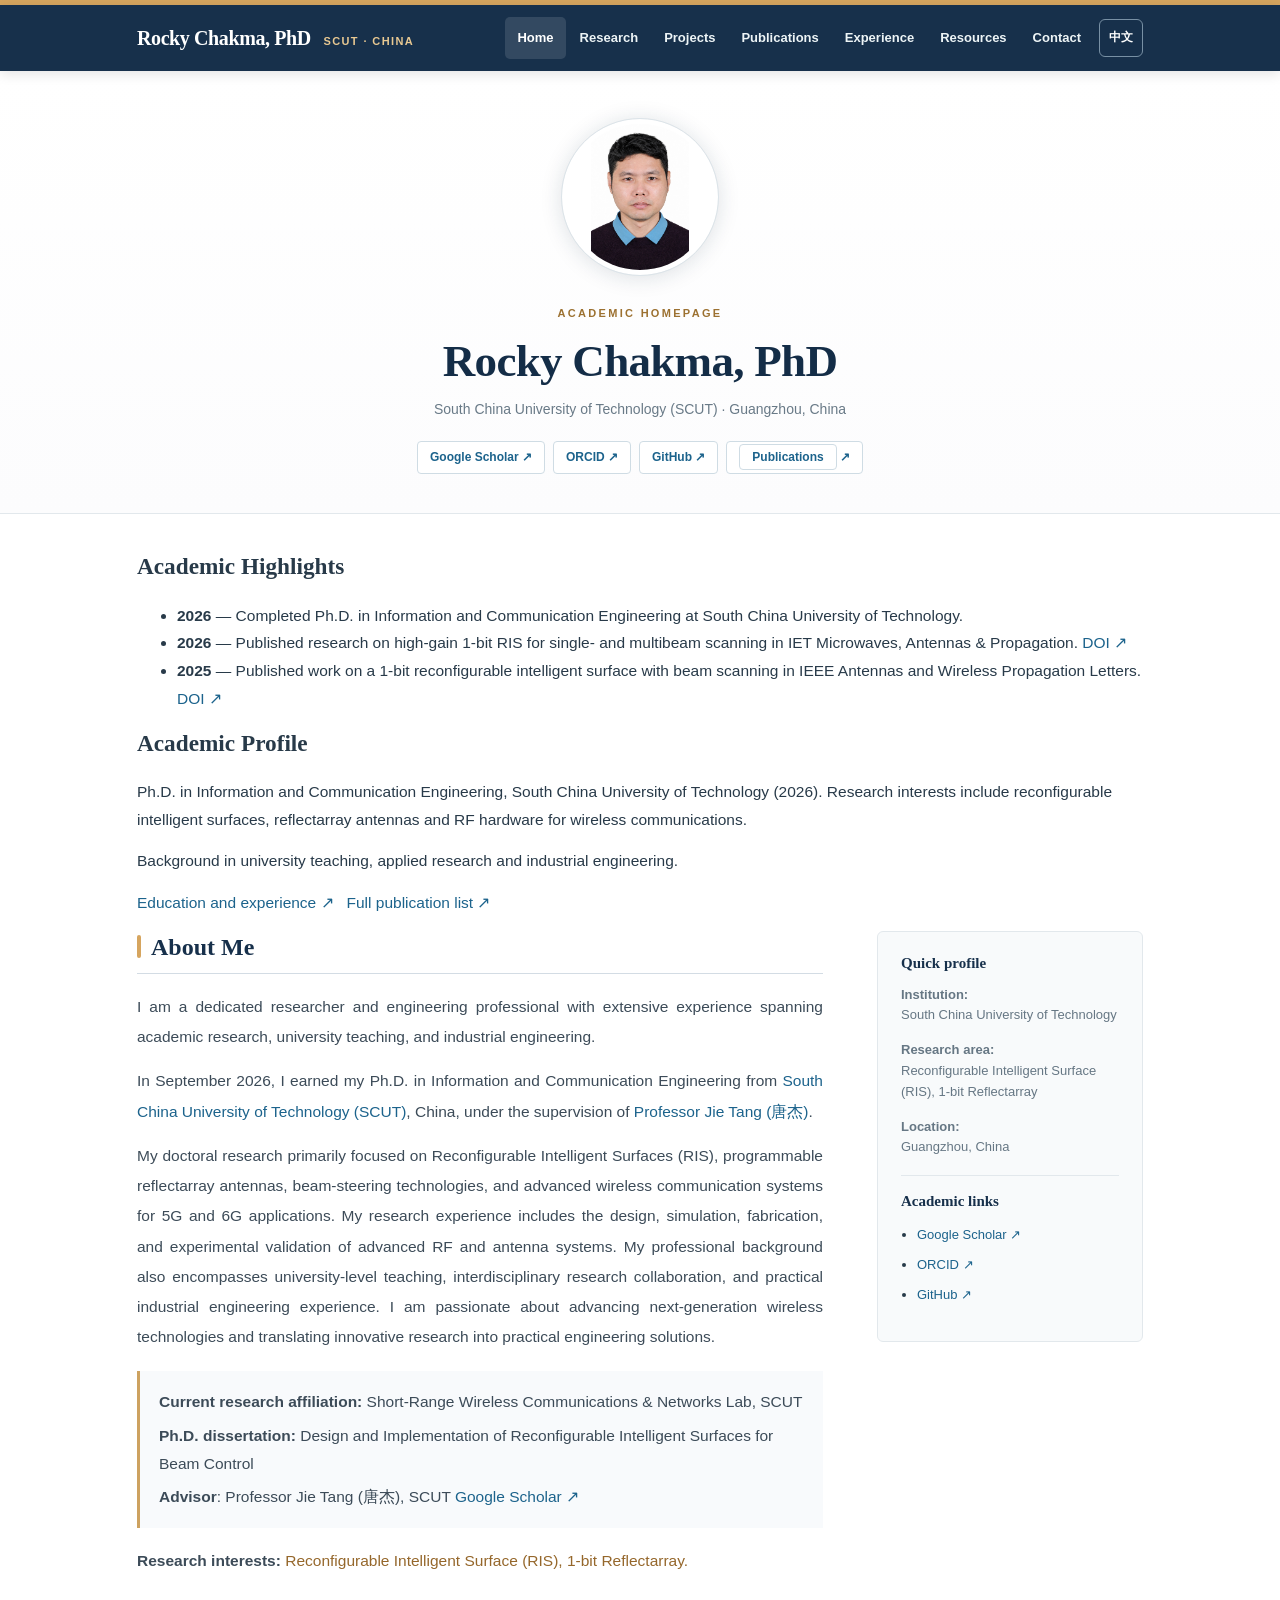
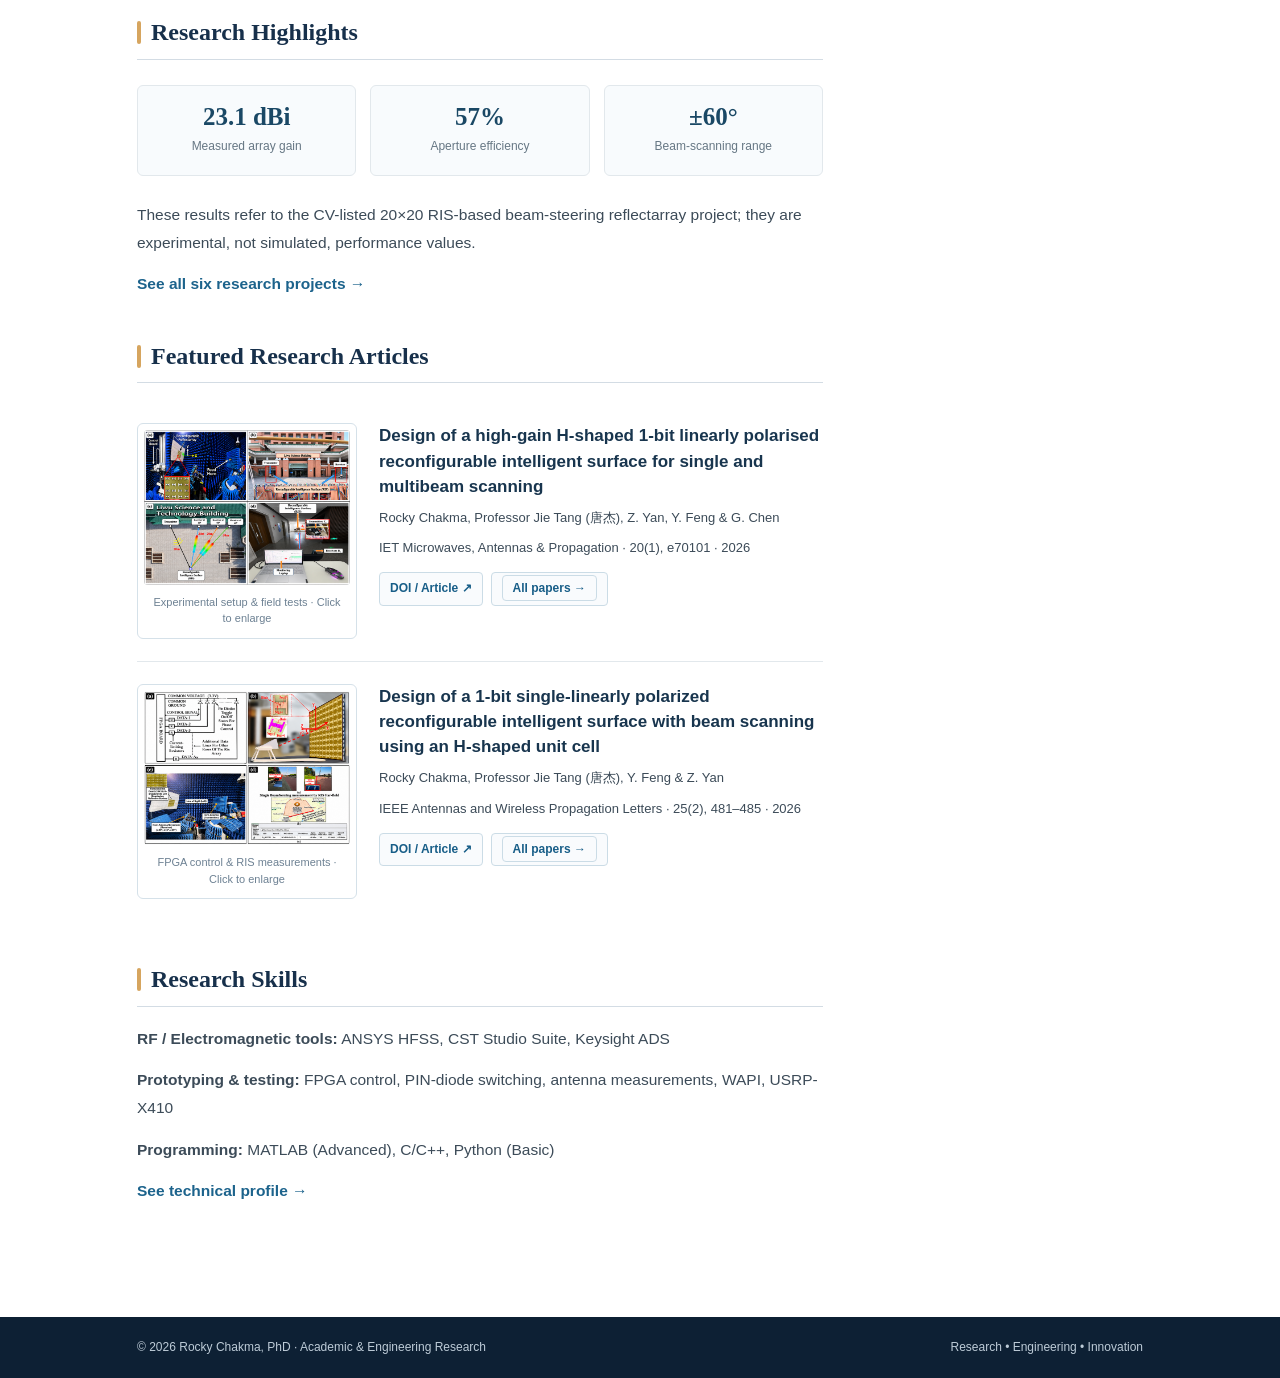
==== commit f40ee394: "Restructure homepage with traditional academic profile and dated highlights" ====
--- a/index.html
+++ b/index.html
@@ -1,5 +1,5 @@
 <!DOCTYPE html>
-<html lang="en"><head><meta charset="utf-8"/><meta content="width=device-width,initial-scale=1" name="viewport"/><meta content="Dr. Rocky Chakma" name="author"/><meta content="Dr. Rocky Chakma's academic portfolio: reconfigurable intelligent surfaces, reflectarray antennas, research projects, publications, and engineering experience." name="description"/><meta content="Rocky Chakma, PhD · Research &amp; Publications" property="og:title"/><title>Home | Rocky Chakma, PhD</title><link href="favicon.svg" rel="icon"/><link href="css/style.css?v=20261111c" rel="stylesheet"/></head><body><div class="small-top"></div><header class="site-header"><div class="container nav-wrap"><a class="brand" href="index.html">Rocky Chakma, PhD <em>SCUT · CHINA</em></a><button aria-expanded="false" class="mobile-menu" data-menu="">☰ Menu</button><nav aria-label="Main navigation" class="navlinks"><a class="active" href="index.html"><span data-en="Home" data-zh="首页">Home</span></a><a class="" href="pages/research.html"><span data-en="Research" data-zh="研究方向">Research</span></a><a class="" href="pages/projects.html"><span data-en="Projects" data-zh="科研项目">Projects</span></a><a class="" href="pages/publications.html"><span data-en="Publications" data-zh="论文成果">Publications</span></a><a class="" href="pages/experience.html"><span data-en="Experience" data-zh="工作经历">Experience</span></a><a class="" href="pages/resources.html"><span data-en="Resources" data-zh="学术资源">Resources</span></a><a class="" href="pages/contact.html"><span data-en="Contact" data-zh="联系">Contact</span></a><button aria-label="Switch language" class="language" data-lang-button="" type="button">中文</button></nav></div></header><div class="masthead"><div class="container"><img alt="Portrait of Dr. Rocky Chakma" class="avatar" src="assets/portrait.jpg?v=20261111b"/><div class="eyebrow">ACADEMIC &amp; PROFESSIONAL PORTFOLIO</div><h1>Rocky Chakma, PhD</h1><p class="affiliation"><span data-en="South China University of Technology (SCUT) · Guangzhou, China" data-zh="华南理工大学（SCUT）· 中国广州">South China University of Technology (SCUT) · Guangzhou, China</span></p><div class="quicklinks"><a href="https://scholar.google.com/citations?user=9w0dZzQAAAAJ&amp;hl=en" rel="noopener" target="_blank">Google Scholar ↗</a><a href="https://orcid.org/0000-0002-1738-0076" rel="noopener" target="_blank">ORCID ↗</a><a href="https://github.com/rockyscut" rel="noopener" target="_blank">GitHub ↗</a><a href="pages/publications.html"><span data-en="Publications" data-zh="论文成果">Publications</span> ↗</a></div></div></div><main class="container main"><div class="columns"><div class="mainwide"><section class="section"><h2><span data-en="About Me" data-zh="个人简介">About Me</span></h2>
+<html lang="en"><head><meta charset="utf-8"/><meta content="width=device-width,initial-scale=1" name="viewport"/><meta content="Dr. Rocky Chakma" name="author"/><meta content="Dr. Rocky Chakma's academic portfolio: reconfigurable intelligent surfaces, reflectarray antennas, research projects, publications, and engineering experience." name="description"/><meta content="Rocky Chakma, PhD · Research &amp; Publications" property="og:title"/><title>Home | Rocky Chakma, PhD</title><link href="favicon.svg" rel="icon"/><link href="css/style.css?v=20261111c" rel="stylesheet"/></head><body><div class="small-top"></div><header class="site-header"><div class="container nav-wrap"><a class="brand" href="index.html">Rocky Chakma, PhD <em>SCUT · CHINA</em></a><button aria-expanded="false" class="mobile-menu" data-menu="">☰ Menu</button><nav aria-label="Main navigation" class="navlinks"><a class="active" href="index.html"><span data-en="Home" data-zh="首页">Home</span></a><a class="" href="pages/research.html"><span data-en="Research" data-zh="研究方向">Research</span></a><a class="" href="pages/projects.html"><span data-en="Projects" data-zh="科研项目">Projects</span></a><a class="" href="pages/publications.html"><span data-en="Publications" data-zh="论文成果">Publications</span></a><a class="" href="pages/experience.html"><span data-en="Experience" data-zh="工作经历">Experience</span></a><a class="" href="pages/resources.html"><span data-en="Resources" data-zh="学术资源">Resources</span></a><a class="" href="pages/contact.html"><span data-en="Contact" data-zh="联系">Contact</span></a><button aria-label="Switch language" class="language" data-lang-button="" type="button">中文</button></nav></div></header><div class="masthead"><div class="container"><img alt="Portrait of Dr. Rocky Chakma" class="avatar" src="assets/portrait.jpg?v=20261111b"/><div class="eyebrow">ACADEMIC HOMEPAGE</div><h1>Rocky Chakma, PhD</h1><p class="affiliation"><span data-en="South China University of Technology (SCUT) · Guangzhou, China" data-zh="华南理工大学（SCUT）· 中国广州">South China University of Technology (SCUT) · Guangzhou, China</span></p><div class="quicklinks"><a href="https://scholar.google.com/citations?user=9w0dZzQAAAAJ&amp;hl=en" rel="noopener" target="_blank">Google Scholar ↗</a><a href="https://orcid.org/0000-0002-1738-0076" rel="noopener" target="_blank">ORCID ↗</a><a href="https://github.com/rockyscut" rel="noopener" target="_blank">GitHub ↗</a><a href="pages/publications.html"><span data-en="Publications" data-zh="论文成果">Publications</span> ↗</a></div></div></div><main class="container main"><section class="academic-overview" aria-label="Academic homepage overview"><div class="overview-grid"><div><h2><span data-en="Academic Highlights" data-zh="学术亮点">Academic Highlights</span></h2><ul class="academic-highlights"><li><strong>2026</strong> — <span data-en="Completed Ph.D. in Information and Communication Engineering at South China University of Technology." data-zh="于华南理工大学获得信息与通信工程博士学位。">Completed Ph.D. in Information and Communication Engineering at South China University of Technology.</span></li><li><strong>2026</strong> — <span data-en="Published research on high-gain 1-bit RIS for single- and multibeam scanning in IET Microwaves, Antennas &amp; Propagation." data-zh="在 IET Microwaves, Antennas &amp; Propagation 发表高增益1-bit RIS单波束与多波束扫描研究。">Published research on high-gain 1-bit RIS for single- and multibeam scanning in IET Microwaves, Antennas &amp; Propagation.</span> <a href="https://doi.org/10.1049/mia2.70101" target="_blank" rel="noopener">DOI ↗</a></li><li><strong>2025</strong> — <span data-en="Published work on a 1-bit reconfigurable intelligent surface with beam scanning in IEEE Antennas and Wireless Propagation Letters." data-zh="在 IEEE Antennas and Wireless Propagation Letters 发表1-bit可重构智能表面波束扫描研究。">Published work on a 1-bit reconfigurable intelligent surface with beam scanning in IEEE Antennas and Wireless Propagation Letters.</span> <a href="https://doi.org/10.1109/LAWP.2025.3627443" target="_blank" rel="noopener">DOI ↗</a></li></ul></div><div><h2><span data-en="Academic Profile" data-zh="学术简介">Academic Profile</span></h2><p><span data-en="Ph.D. in Information and Communication Engineering, South China University of Technology (2026). Research interests include reconfigurable intelligent surfaces, reflectarray antennas and RF hardware for wireless communications." data-zh="2026年获华南理工大学信息与通信工程博士学位，研究方向包括可重构智能表面、反射阵天线及无线通信射频硬件。">Ph.D. in Information and Communication Engineering, South China University of Technology (2026). Research interests include reconfigurable intelligent surfaces, reflectarray antennas and RF hardware for wireless communications.</span></p><p><span data-en="Background in university teaching, applied research and industrial engineering." data-zh="具有高校教学、应用研究与工业工程经验。">Background in university teaching, applied research and industrial engineering.</span></p><p><a href="pages/experience.html"><span data-en="Education and experience" data-zh="教育与工作经历">Education and experience</span> ↗</a> &nbsp; <a href="pages/publications.html"><span data-en="Full publication list" data-zh="全部论文">Full publication list</span> ↗</a></p></div></div></section><div class="columns"><div class="mainwide"><section class="section"><h2><span data-en="About Me" data-zh="个人简介">About Me</span></h2>
 <p class="lead"><span data-en="I am a dedicated researcher and engineering professional with extensive experience spanning academic research, university teaching, and industrial engineering." data-zh="我是一名专注于科研与工程实践的研究人员和工程专业人士，在学术研究、高校教学和工业工程领域拥有丰富的工作经验。">I am a dedicated researcher and engineering professional with extensive experience spanning academic research, university teaching, and industrial engineering.</span></p>
 <p class="lead"><span data-en="In September 2026, I earned my Ph.D. in Information and Communication Engineering from " data-zh="2026年9月，我在">In September 2026, I earned my Ph.D. in Information and Communication Engineering from </span><a href="https://www.scut.edu.cn/new/" target="_blank" rel="noopener noreferrer"><span data-en="South China University of Technology (SCUT)" data-zh="华南理工大学（SCUT）">South China University of Technology (SCUT)</span></a><span data-en=", China, under the supervision of " data-zh="获得信息与通信工程博士学位，导师为">, China, under the supervision of </span><a href="https://scholar.google.com/citations?user=XmHS0NUAAAAJ&amp;hl=en" target="_blank" rel="noopener noreferrer"><span data-en="Professor Jie Tang (唐杰)" data-zh="唐杰教授（Professor Jie Tang）">Professor Jie Tang (唐杰)</span></a><span data-en="." data-zh="。">.</span></p>
 <p class="lead"><span data-en="My doctoral research primarily focused on Reconfigurable Intelligent Surfaces (RIS), programmable reflectarray antennas, beam-steering technologies, and advanced wireless communication systems for 5G and 6G applications." data-zh="我的博士研究主要集中于可重构智能表面（RIS）、可编程反射阵天线、波束扫描技术以及面向5G和6G应用的先进无线通信系统。">My doctoral research primarily focused on Reconfigurable Intelligent Surfaces (RIS), programmable reflectarray antennas, beam-steering technologies, and advanced wireless communication systems for 5G and 6G applications.</span> <span data-en="My research experience includes the design, simulation, fabrication, and experimental validation of advanced RF and antenna systems." data-zh="我的研究经验涵盖先进射频与天线系统的设计、仿真、加工制作和实验验证。">My research experience includes the design, simulation, fabrication, and experimental validation of advanced RF and antenna systems.</span> <span data-en="My professional background also encompasses university-level teaching, interdisciplinary research collaboration, and practical industrial engineering experience." data-zh="我的专业经历还包括高校教学、跨学科科研合作以及工业工程实践。">My professional background also encompasses university-level teaching, interdisciplinary research collaboration, and practical industrial engineering experience.</span> <span data-en="I am passionate about advancing next-generation wireless technologies and translating innovative research into practical engineering solutions." data-zh="我致力于推动下一代无线通信技术的发展，并将创新研究成果转化为实际工程解决方案。">I am passionate about advancing next-generation wireless technologies and translating innovative research into practical engineering solutions.</span></p>
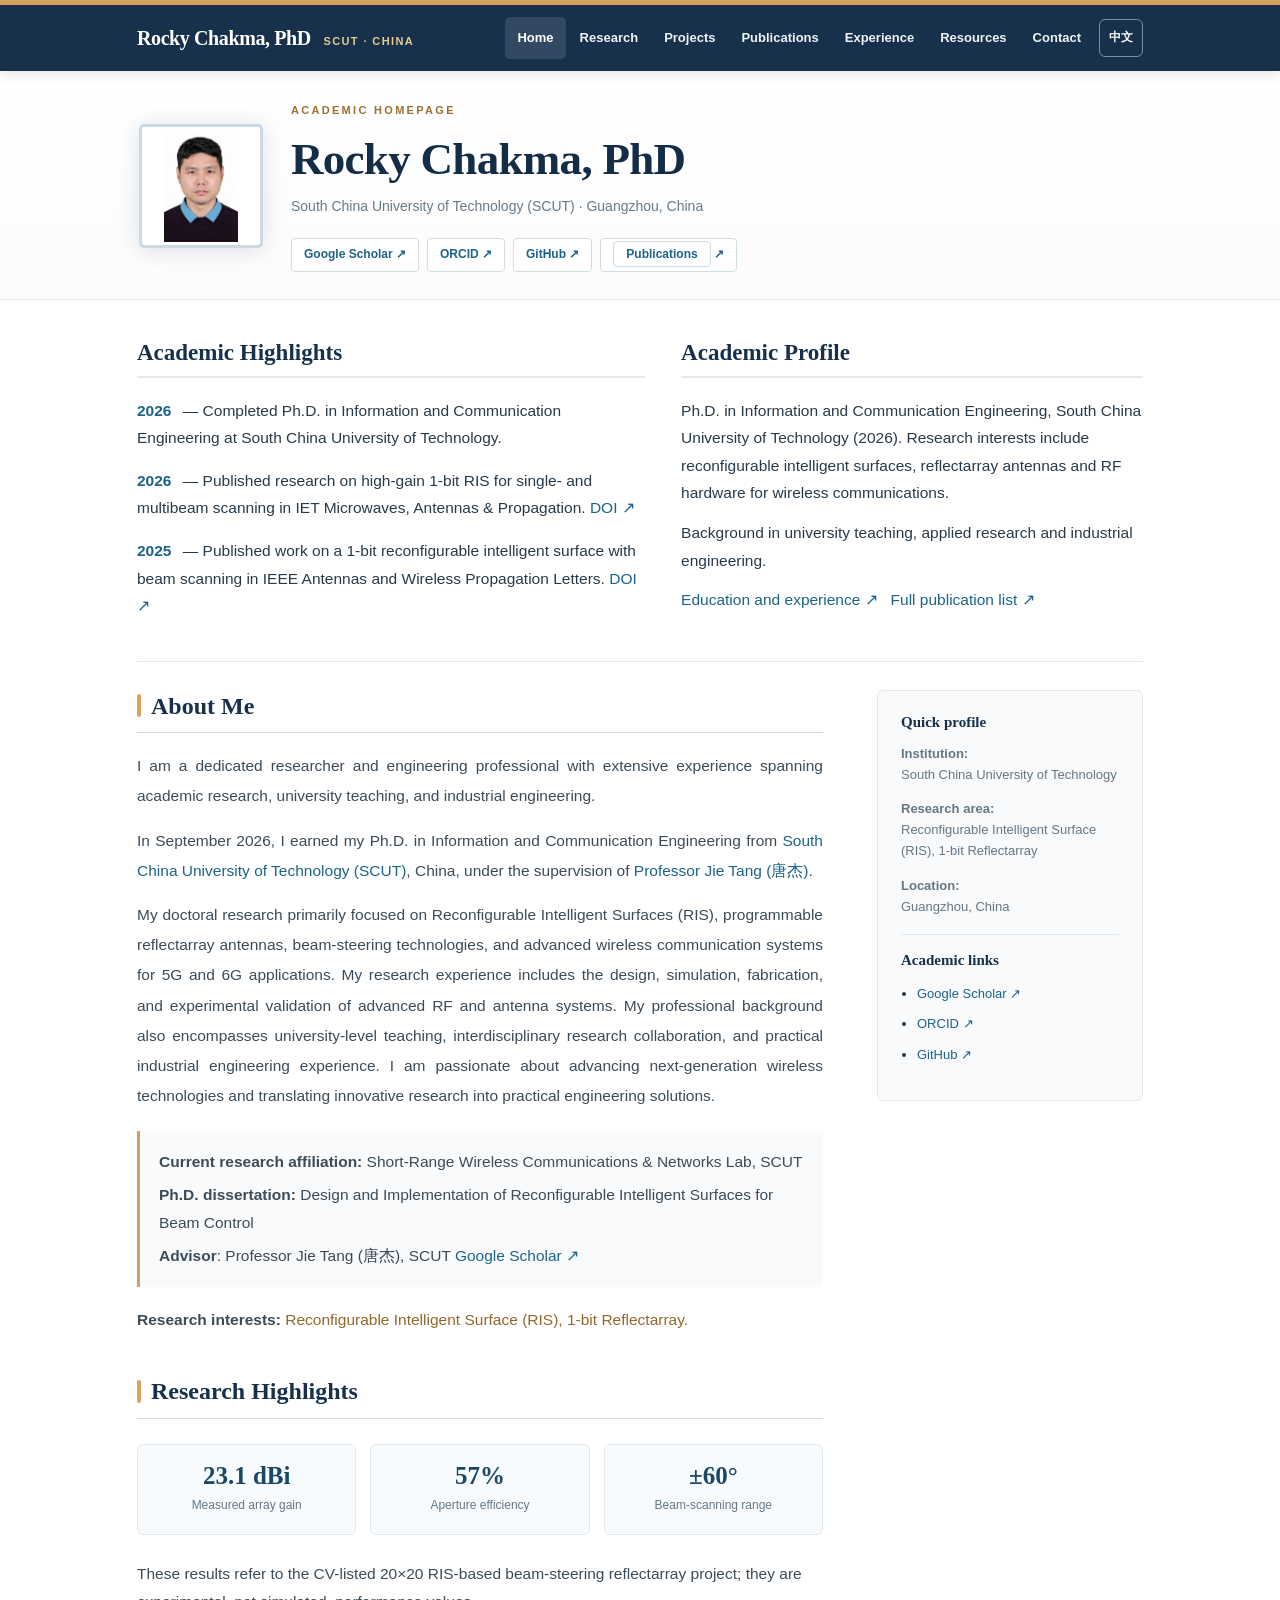
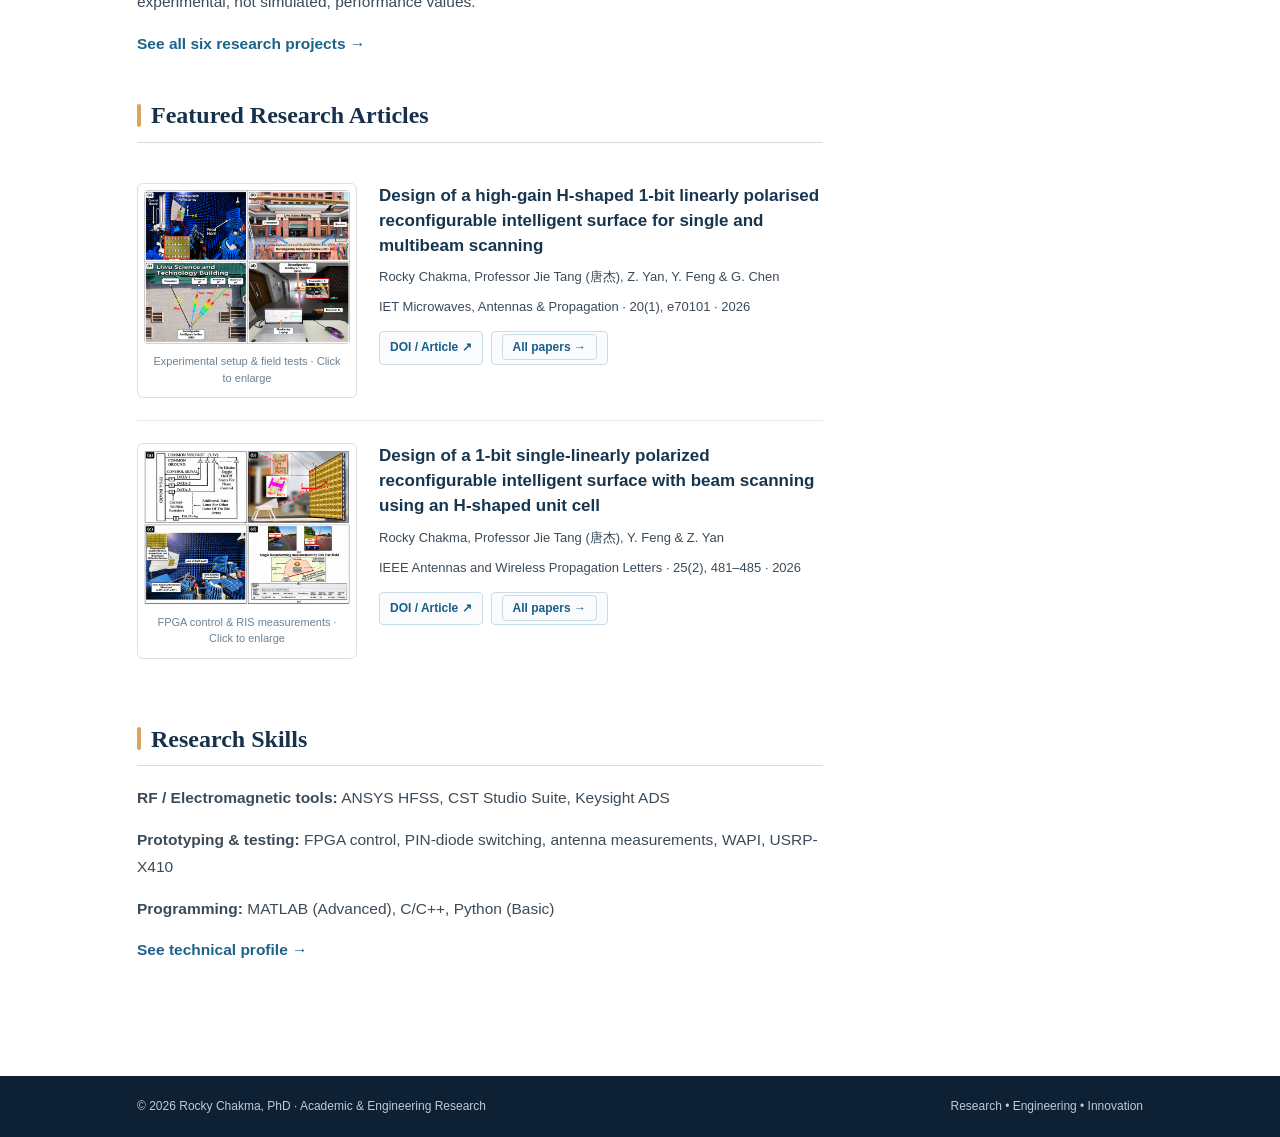
==== commit df71bc97: "Refresh CSS cache for full portrait display" ====
--- a/index.html
+++ b/index.html
@@ -1,5 +1,5 @@
 <!DOCTYPE html>
-<html lang="en"><head><meta charset="utf-8"/><meta content="width=device-width,initial-scale=1" name="viewport"/><meta content="Dr. Rocky Chakma" name="author"/><meta content="Dr. Rocky Chakma's academic portfolio: reconfigurable intelligent surfaces, reflectarray antennas, research projects, publications, and engineering experience." name="description"/><meta content="Rocky Chakma, PhD · Research &amp; Publications" property="og:title"/><title>Home | Rocky Chakma, PhD</title><link href="favicon.svg" rel="icon"/><link href="css/style.css?v=20261111c" rel="stylesheet"/></head><body><div class="small-top"></div><header class="site-header"><div class="container nav-wrap"><a class="brand" href="index.html">Rocky Chakma, PhD <em>SCUT · CHINA</em></a><button aria-expanded="false" class="mobile-menu" data-menu="">☰ Menu</button><nav aria-label="Main navigation" class="navlinks"><a class="active" href="index.html"><span data-en="Home" data-zh="首页">Home</span></a><a class="" href="pages/research.html"><span data-en="Research" data-zh="研究方向">Research</span></a><a class="" href="pages/projects.html"><span data-en="Projects" data-zh="科研项目">Projects</span></a><a class="" href="pages/publications.html"><span data-en="Publications" data-zh="论文成果">Publications</span></a><a class="" href="pages/experience.html"><span data-en="Experience" data-zh="工作经历">Experience</span></a><a class="" href="pages/resources.html"><span data-en="Resources" data-zh="学术资源">Resources</span></a><a class="" href="pages/contact.html"><span data-en="Contact" data-zh="联系">Contact</span></a><button aria-label="Switch language" class="language" data-lang-button="" type="button">中文</button></nav></div></header><div class="masthead"><div class="container"><img alt="Portrait of Dr. Rocky Chakma" class="avatar" src="assets/portrait.jpg?v=20261111b"/><div class="eyebrow">ACADEMIC HOMEPAGE</div><h1>Rocky Chakma, PhD</h1><p class="affiliation"><span data-en="South China University of Technology (SCUT) · Guangzhou, China" data-zh="华南理工大学（SCUT）· 中国广州">South China University of Technology (SCUT) · Guangzhou, China</span></p><div class="quicklinks"><a href="https://scholar.google.com/citations?user=9w0dZzQAAAAJ&amp;hl=en" rel="noopener" target="_blank">Google Scholar ↗</a><a href="https://orcid.org/0000-0002-1738-0076" rel="noopener" target="_blank">ORCID ↗</a><a href="https://github.com/rockyscut" rel="noopener" target="_blank">GitHub ↗</a><a href="pages/publications.html"><span data-en="Publications" data-zh="论文成果">Publications</span> ↗</a></div></div></div><main class="container main"><section class="academic-overview" aria-label="Academic homepage overview"><div class="overview-grid"><div><h2><span data-en="Academic Highlights" data-zh="学术亮点">Academic Highlights</span></h2><ul class="academic-highlights"><li><strong>2026</strong> — <span data-en="Completed Ph.D. in Information and Communication Engineering at South China University of Technology." data-zh="于华南理工大学获得信息与通信工程博士学位。">Completed Ph.D. in Information and Communication Engineering at South China University of Technology.</span></li><li><strong>2026</strong> — <span data-en="Published research on high-gain 1-bit RIS for single- and multibeam scanning in IET Microwaves, Antennas &amp; Propagation." data-zh="在 IET Microwaves, Antennas &amp; Propagation 发表高增益1-bit RIS单波束与多波束扫描研究。">Published research on high-gain 1-bit RIS for single- and multibeam scanning in IET Microwaves, Antennas &amp; Propagation.</span> <a href="https://doi.org/10.1049/mia2.70101" target="_blank" rel="noopener">DOI ↗</a></li><li><strong>2025</strong> — <span data-en="Published work on a 1-bit reconfigurable intelligent surface with beam scanning in IEEE Antennas and Wireless Propagation Letters." data-zh="在 IEEE Antennas and Wireless Propagation Letters 发表1-bit可重构智能表面波束扫描研究。">Published work on a 1-bit reconfigurable intelligent surface with beam scanning in IEEE Antennas and Wireless Propagation Letters.</span> <a href="https://doi.org/10.1109/LAWP.2025.3627443" target="_blank" rel="noopener">DOI ↗</a></li></ul></div><div><h2><span data-en="Academic Profile" data-zh="学术简介">Academic Profile</span></h2><p><span data-en="Ph.D. in Information and Communication Engineering, South China University of Technology (2026). Research interests include reconfigurable intelligent surfaces, reflectarray antennas and RF hardware for wireless communications." data-zh="2026年获华南理工大学信息与通信工程博士学位，研究方向包括可重构智能表面、反射阵天线及无线通信射频硬件。">Ph.D. in Information and Communication Engineering, South China University of Technology (2026). Research interests include reconfigurable intelligent surfaces, reflectarray antennas and RF hardware for wireless communications.</span></p><p><span data-en="Background in university teaching, applied research and industrial engineering." data-zh="具有高校教学、应用研究与工业工程经验。">Background in university teaching, applied research and industrial engineering.</span></p><p><a href="pages/experience.html"><span data-en="Education and experience" data-zh="教育与工作经历">Education and experience</span> ↗</a> &nbsp; <a href="pages/publications.html"><span data-en="Full publication list" data-zh="全部论文">Full publication list</span> ↗</a></p></div></div></section><div class="columns"><div class="mainwide"><section class="section"><h2><span data-en="About Me" data-zh="个人简介">About Me</span></h2>
+<html lang="en"><head><meta charset="utf-8"/><meta content="width=device-width,initial-scale=1" name="viewport"/><meta content="Dr. Rocky Chakma" name="author"/><meta content="Dr. Rocky Chakma's academic portfolio: reconfigurable intelligent surfaces, reflectarray antennas, research projects, publications, and engineering experience." name="description"/><meta content="Rocky Chakma, PhD · Research &amp; Publications" property="og:title"/><title>Home | Rocky Chakma, PhD</title><link href="favicon.svg" rel="icon"/><link href="css/style.css?v=20261120a" rel="stylesheet"/></head><body><div class="small-top"></div><header class="site-header"><div class="container nav-wrap"><a class="brand" href="index.html">Rocky Chakma, PhD <em>SCUT · CHINA</em></a><button aria-expanded="false" class="mobile-menu" data-menu="">☰ Menu</button><nav aria-label="Main navigation" class="navlinks"><a class="active" href="index.html"><span data-en="Home" data-zh="首页">Home</span></a><a class="" href="pages/research.html"><span data-en="Research" data-zh="研究方向">Research</span></a><a class="" href="pages/projects.html"><span data-en="Projects" data-zh="科研项目">Projects</span></a><a class="" href="pages/publications.html"><span data-en="Publications" data-zh="论文成果">Publications</span></a><a class="" href="pages/experience.html"><span data-en="Experience" data-zh="工作经历">Experience</span></a><a class="" href="pages/resources.html"><span data-en="Resources" data-zh="学术资源">Resources</span></a><a class="" href="pages/contact.html"><span data-en="Contact" data-zh="联系">Contact</span></a><button aria-label="Switch language" class="language" data-lang-button="" type="button">中文</button></nav></div></header><div class="masthead"><div class="container"><img alt="Portrait of Dr. Rocky Chakma" class="avatar" src="assets/portrait.jpg?v=20261111b"/><div class="eyebrow">ACADEMIC HOMEPAGE</div><h1>Rocky Chakma, PhD</h1><p class="affiliation"><span data-en="South China University of Technology (SCUT) · Guangzhou, China" data-zh="华南理工大学（SCUT）· 中国广州">South China University of Technology (SCUT) · Guangzhou, China</span></p><div class="quicklinks"><a href="https://scholar.google.com/citations?user=9w0dZzQAAAAJ&amp;hl=en" rel="noopener" target="_blank">Google Scholar ↗</a><a href="https://orcid.org/0000-0002-1738-0076" rel="noopener" target="_blank">ORCID ↗</a><a href="https://github.com/rockyscut" rel="noopener" target="_blank">GitHub ↗</a><a href="pages/publications.html"><span data-en="Publications" data-zh="论文成果">Publications</span> ↗</a></div></div></div><main class="container main"><section class="academic-overview" aria-label="Academic homepage overview"><div class="overview-grid"><div><h2><span data-en="Academic Highlights" data-zh="学术亮点">Academic Highlights</span></h2><ul class="academic-highlights"><li><strong>2026</strong> — <span data-en="Completed Ph.D. in Information and Communication Engineering at South China University of Technology." data-zh="于华南理工大学获得信息与通信工程博士学位。">Completed Ph.D. in Information and Communication Engineering at South China University of Technology.</span></li><li><strong>2026</strong> — <span data-en="Published research on high-gain 1-bit RIS for single- and multibeam scanning in IET Microwaves, Antennas &amp; Propagation." data-zh="在 IET Microwaves, Antennas &amp; Propagation 发表高增益1-bit RIS单波束与多波束扫描研究。">Published research on high-gain 1-bit RIS for single- and multibeam scanning in IET Microwaves, Antennas &amp; Propagation.</span> <a href="https://doi.org/10.1049/mia2.70101" target="_blank" rel="noopener">DOI ↗</a></li><li><strong>2025</strong> — <span data-en="Published work on a 1-bit reconfigurable intelligent surface with beam scanning in IEEE Antennas and Wireless Propagation Letters." data-zh="在 IEEE Antennas and Wireless Propagation Letters 发表1-bit可重构智能表面波束扫描研究。">Published work on a 1-bit reconfigurable intelligent surface with beam scanning in IEEE Antennas and Wireless Propagation Letters.</span> <a href="https://doi.org/10.1109/LAWP.2025.3627443" target="_blank" rel="noopener">DOI ↗</a></li></ul></div><div><h2><span data-en="Academic Profile" data-zh="学术简介">Academic Profile</span></h2><p><span data-en="Ph.D. in Information and Communication Engineering, South China University of Technology (2026). Research interests include reconfigurable intelligent surfaces, reflectarray antennas and RF hardware for wireless communications." data-zh="2026年获华南理工大学信息与通信工程博士学位，研究方向包括可重构智能表面、反射阵天线及无线通信射频硬件。">Ph.D. in Information and Communication Engineering, South China University of Technology (2026). Research interests include reconfigurable intelligent surfaces, reflectarray antennas and RF hardware for wireless communications.</span></p><p><span data-en="Background in university teaching, applied research and industrial engineering." data-zh="具有高校教学、应用研究与工业工程经验。">Background in university teaching, applied research and industrial engineering.</span></p><p><a href="pages/experience.html"><span data-en="Education and experience" data-zh="教育与工作经历">Education and experience</span> ↗</a> &nbsp; <a href="pages/publications.html"><span data-en="Full publication list" data-zh="全部论文">Full publication list</span> ↗</a></p></div></div></section><div class="columns"><div class="mainwide"><section class="section"><h2><span data-en="About Me" data-zh="个人简介">About Me</span></h2>
 <p class="lead"><span data-en="I am a dedicated researcher and engineering professional with extensive experience spanning academic research, university teaching, and industrial engineering." data-zh="我是一名专注于科研与工程实践的研究人员和工程专业人士，在学术研究、高校教学和工业工程领域拥有丰富的工作经验。">I am a dedicated researcher and engineering professional with extensive experience spanning academic research, university teaching, and industrial engineering.</span></p>
 <p class="lead"><span data-en="In September 2026, I earned my Ph.D. in Information and Communication Engineering from " data-zh="2026年9月，我在">In September 2026, I earned my Ph.D. in Information and Communication Engineering from </span><a href="https://www.scut.edu.cn/new/" target="_blank" rel="noopener noreferrer"><span data-en="South China University of Technology (SCUT)" data-zh="华南理工大学（SCUT）">South China University of Technology (SCUT)</span></a><span data-en=", China, under the supervision of " data-zh="获得信息与通信工程博士学位，导师为">, China, under the supervision of </span><a href="https://scholar.google.com/citations?user=XmHS0NUAAAAJ&amp;hl=en" target="_blank" rel="noopener noreferrer"><span data-en="Professor Jie Tang (唐杰)" data-zh="唐杰教授（Professor Jie Tang）">Professor Jie Tang (唐杰)</span></a><span data-en="." data-zh="。">.</span></p>
 <p class="lead"><span data-en="My doctoral research primarily focused on Reconfigurable Intelligent Surfaces (RIS), programmable reflectarray antennas, beam-steering technologies, and advanced wireless communication systems for 5G and 6G applications." data-zh="我的博士研究主要集中于可重构智能表面（RIS）、可编程反射阵天线、波束扫描技术以及面向5G和6G应用的先进无线通信系统。">My doctoral research primarily focused on Reconfigurable Intelligent Surfaces (RIS), programmable reflectarray antennas, beam-steering technologies, and advanced wireless communication systems for 5G and 6G applications.</span> <span data-en="My research experience includes the design, simulation, fabrication, and experimental validation of advanced RF and antenna systems." data-zh="我的研究经验涵盖先进射频与天线系统的设计、仿真、加工制作和实验验证。">My research experience includes the design, simulation, fabrication, and experimental validation of advanced RF and antenna systems.</span> <span data-en="My professional background also encompasses university-level teaching, interdisciplinary research collaboration, and practical industrial engineering experience." data-zh="我的专业经历还包括高校教学、跨学科科研合作以及工业工程实践。">My professional background also encompasses university-level teaching, interdisciplinary research collaboration, and practical industrial engineering experience.</span> <span data-en="I am passionate about advancing next-generation wireless technologies and translating innovative research into practical engineering solutions." data-zh="我致力于推动下一代无线通信技术的发展，并将创新研究成果转化为实际工程解决方案。">I am passionate about advancing next-generation wireless technologies and translating innovative research into practical engineering solutions.</span></p>
--- a/css/style.css
+++ b/css/style.css
@@ -2,12 +2,12 @@
 :root{--navy:#17304b;--navy2:#0d2034;--blue:#1c638c;--bluehover:#0a4973;--warm:#d6a55f;--body:#283a49;--muted:#627385;--paper:#fff;--bg:#f8f9fa;--line:#e2e8ec;--mist:#eaf1f6;--shadow:0 8px 25px rgba(18,43,63,.065)}
 *{box-sizing:border-box}html{scroll-behavior:smooth}body{margin:0;background:#fff;color:var(--body);font-family:Arial,'Noto Sans SC','Microsoft Yahei',sans-serif;font-size:15.5px;line-height:1.78}a{color:var(--blue);text-decoration:none}a:hover{text-decoration:underline;color:var(--bluehover)}img{max-width:100%}button{font:inherit}h1,h2,h3,p{margin-top:0}h1,h2,h3{line-height:1.35}h1,h2{font-family:Georgia,'Times New Roman','Noto Serif SC',serif}h3{font-size:1.05rem}p{margin-bottom:14px} .container{max-width:1060px;margin:auto;padding:0 27px}
 .small-top{height:5px;background:var(--warm)}.site-header{background:var(--navy);color:white;position:sticky;top:0;z-index:20;box-shadow:0 3px 12px rgba(0,0,0,.11)}.nav-wrap{display:flex;align-items:center;gap:32px;justify-content:space-between;min-height:66px}.brand{font:700 20px Georgia,serif;white-space:nowrap;color:#fff;letter-spacing:-.4px}.brand em{font-size:11px;color:#e9c992;font-style:normal;font-family:Arial,sans-serif;letter-spacing:1.4px;margin-left:8px}.navlinks{display:flex;gap:2px;align-items:center;flex-wrap:wrap}.navlinks>a{color:#edf4f6;padding:9px 12px;border-radius:5px;font-weight:600;font-size:13px}.navlinks>a:hover,.navlinks>a.active{background:rgba(255,255,255,.12);text-decoration:none;color:white}.language{border:1px solid #7890a4;background:transparent;color:white;border-radius:6px;padding:7px 9px;cursor:pointer;margin-left:4px;font-weight:700;font-size:12px}.language:hover{background:#36526c}
-.masthead{text-align:center;border-bottom:1px solid var(--line);background:linear-gradient(#fff,#fcfcfd);padding:48px 0 39px}.avatar{width:156px;height:156px;object-fit:contain;object-position:center;background:#fff;box-shadow:0 2px 22px rgba(20,50,65,.15);border:5px solid #fff;border-radius:50%;outline:1px solid #dce4e9}.eyebrow{font-size:11px;color:#9c7131;letter-spacing:2.3px;font-weight:800;text-transform:uppercase;margin:20px 0 8px}.masthead h1{font-size:clamp(32px,4vw,45px);letter-spacing:-.7px;color:#142d47;margin-bottom:5px}.masthead .subtitle{font-size:16px;color:#365369;max-width:730px;margin:0 auto 8px}.masthead .affiliation{font-size:14px;color:#697a87;margin:0 auto 19px}.masthead .quicklinks{display:flex;gap:8px;justify-content:center;flex-wrap:wrap}.quicklinks a,.quicklinks span{border:1px solid #cfdce4;padding:5px 12px;border-radius:4px;font-weight:700;font-size:12px;background:#fff}.quicklinks a:hover{background:#eef4f8;text-decoration:none}.pagehead{padding:40px 0 27px;border-bottom:1px solid var(--line);background:#f9fbfc}.pagehead h1{font-size:34px;color:#17304b;margin:0 0 7px}.pagehead .subtext{color:var(--muted);margin:0;max-width:760px;font-size:14px}.crumb{font-size:11px;text-transform:uppercase;font-weight:800;letter-spacing:1.4px;color:#9c7131;margin-bottom:7px}
+.masthead{text-align:center;border-bottom:1px solid var(--line);background:linear-gradient(#fff,#fcfcfd);padding:48px 0 39px}.avatar{display:block;width:180px;max-width:70vw;height:auto;object-fit:contain;object-position:center;margin:0 auto;padding:3px;background:#fff;box-shadow:0 2px 22px rgba(20,50,65,.15);border:3px solid #cbd9e5;border-radius:8px;outline:none}.eyebrow{font-size:11px;color:#9c7131;letter-spacing:2.3px;font-weight:800;text-transform:uppercase;margin:20px 0 8px}.masthead h1{font-size:clamp(32px,4vw,45px);letter-spacing:-.7px;color:#142d47;margin-bottom:5px}.masthead .subtitle{font-size:16px;color:#365369;max-width:730px;margin:0 auto 8px}.masthead .affiliation{font-size:14px;color:#697a87;margin:0 auto 19px}.masthead .quicklinks{display:flex;gap:8px;justify-content:center;flex-wrap:wrap}.quicklinks a,.quicklinks span{border:1px solid #cfdce4;padding:5px 12px;border-radius:4px;font-weight:700;font-size:12px;background:#fff}.quicklinks a:hover{background:#eef4f8;text-decoration:none}.pagehead{padding:40px 0 27px;border-bottom:1px solid var(--line);background:#f9fbfc}.pagehead h1{font-size:34px;color:#17304b;margin:0 0 7px}.pagehead .subtext{color:var(--muted);margin:0;max-width:760px;font-size:14px}.crumb{font-size:11px;text-transform:uppercase;font-weight:800;letter-spacing:1.4px;color:#9c7131;margin-bottom:7px}
 .main{padding-top:37px;padding-bottom:70px;min-height:55vh}.columns{display:grid;grid-template-columns:minmax(0,1fr) 266px;gap:54px;align-items:start}.mainwide{max-width:100%}.sidebar{background:#f8fafb;border:1px solid var(--line);border-radius:6px;padding:23px 23px 20px;position:sticky;top:90px}.sidebar h3{font:700 15px Georgia,serif;color:var(--navy);margin:0 0 13px}.sidebar p{font-size:13px;color:#667784;line-height:1.6}.sidebar ul{padding-left:16px;font-size:13px;margin:0 0 14px}.sidebar li{margin-bottom:7px}.sidebar hr{border:0;border-top:1px solid var(--line);margin:17px 0}.section{margin-bottom:42px}.section h2{display:flex;align-items:center;gap:14px;border-bottom:1px solid #d3dce4;color:#17304b;font-size:24px;margin-bottom:18px;padding-bottom:10px}.section h2:before{content:"";height:23px;width:4px;background:var(--warm);border-radius:3px;flex-shrink:0}.section p{color:#3c4b58}.section .lead{font-size:15.5px;text-align:justify;line-height:1.95}.section h3{color:#17304b;margin:25px 0 8px}.fact{display:inline-block;background:#f1f5f8;border:1px solid #e3ebef;color:#31536a;padding:4px 9px;border-radius:4px;margin:0 5px 6px 0;font-size:12px;font-weight:700}.keylines{background:#f8fafc;border-left:3px solid #cda260;padding:17px 19px;margin:19px 0}.keylines p{margin:0 0 6px}.keylines p:last-child{margin-bottom:0}.stats{display:grid;grid-template-columns:repeat(3,1fr);gap:14px;margin:25px 0}.stat{padding:17px;background:#f8fbfd;border:1px solid var(--line);text-align:center;border-radius:6px}.stat strong{display:block;font:700 25px Georgia,serif;color:#1a4865}.stat span{font-size:12px;color:#667784}
 .pub-feature{display:grid;grid-template-columns:185px minmax(0,1fr);gap:22px;padding:22px 0;border-bottom:1px solid var(--line)}.pub-feature:last-child{border-bottom:0}.figure{min-height:128px;background:#eef3f8;border:1px solid #d5e1e9;border-radius:6px;display:flex;align-items:center;justify-content:center;padding:12px;position:relative;overflow:hidden}.figure:after{content:"ILLUSTRATIVE SCHEMATIC";font-size:8px;position:absolute;bottom:6px;right:7px;color:#6b8494;letter-spacing:.7px}.pub-feature h3{font-size:17px;line-height:1.48;margin:0 0 7px;color:#18354e}.cite{color:#526879;font-size:13px;margin-bottom:7px}.paperlinks{display:flex;gap:8px;flex-wrap:wrap;margin-top:13px}.paperlinks a,.paperlinks span{font-size:12px;border:1px solid #cbdce6;background:#f9fbfd;color:#185e88;padding:5px 10px;border-radius:4px;font-weight:700}.paperlinks a:hover{background:#e8f2f9;text-decoration:none}.paperlinks .muted{opacity:.65}
 .detail-item{border-bottom:1px solid var(--line);padding:18px 0}.detail-item:first-child{padding-top:0}.detail-item:last-child{border:0}.detail-item h3{font-size:16px;margin:0 0 3px;color:#18344c}.detail-item .date{font-size:12px;font-weight:800;color:#ae7b30;letter-spacing:.2px}.detail-item p{font-size:13.5px;margin:6px 0}.chips{margin-top:10px}.project{display:grid;grid-template-columns:188px minmax(0,1fr);gap:22px;padding:22px 0;border-bottom:1px solid var(--line)}.project:last-child{border-bottom:0}.project h3{font-size:18px;margin:0 0 6px}.project p{margin:6px 0}.project .tagline{font-size:12px;color:#677d8d}.project .figure{min-height:135px}.bulletlist{padding-left:21px}.bulletlist li{margin-bottom:10px}.publist{list-style:none;margin:0;padding:0;counter-reset:papers}.publist li{padding:18px 0;border-bottom:1px solid var(--line);display:grid;grid-template-columns:40px minmax(0,1fr);gap:10px}.publist li:last-child{border-bottom:0}.num{display:inline-flex;width:31px;height:31px;justify-content:center;align-items:center;border:1px solid #d8e3ea;background:#f2f6f9;border-radius:5px;font:700 12px Arial;color:var(--blue)}.publist .papername{font-weight:700;color:#1d3547;line-height:1.55}.publist .pubmeta{color:#647587;font-size:12.5px;margin-top:4px}.publist .doilink{font-weight:700;font-size:12px;white-space:nowrap}.mini-grid{display:grid;grid-template-columns:repeat(2,1fr);gap:13px}.mini-card{background:#fbfcfd;border:1px solid var(--line);padding:16px;border-radius:5px}.mini-card h3{font-size:14px;margin:0 0 5px}.mini-card p{font-size:13px;margin:0}.timeline{border-left:2px solid #d5e2e9;margin-left:7px;padding-left:24px}.timeline .entry{padding:0 0 22px;position:relative}.timeline .entry:before{content:"";width:10px;height:10px;border-radius:50%;background:#c7a36e;border:3px solid #fff;position:absolute;left:-32px;top:9px;box-shadow:0 0 0 1px #d2b78a}.timeline h3{margin:0 0 4px}.timeline .date{font-size:12px;color:#a17335;font-weight:800}.timeline .org{font-size:13px;color:#455a6d;font-weight:700}.timeline p{font-size:13.5px;margin:7px 0}.footer{padding:20px 0;background:var(--navy2);color:#bdcbd7;font-size:12px}.footer .container{display:flex;justify-content:space-between;gap:20px;flex-wrap:wrap}.footer a{color:#d8e9f4}.note{background:#f8fafc;border:1px solid #e4eaf0;border-left:3px solid #c9a36e;padding:16px;font-size:13px;color:#4b6273;margin:20px 0}.contact-card{background:#f8fafc;border:1px solid var(--line);border-radius:6px;padding:18px 23px;margin:18px 0}.contact-card strong{display:block;margin:0 0 5px}.contact-card p{font-size:13px;margin:0}.mobile-menu{display:none}.academic-link{font-weight:700}.focus-list{margin:0;padding-left:21px}.focus-list li{margin:10px 0} .figure svg{max-width:100%;width:170px;height:100px}
 @media(max-width:1010px){.nav-wrap{gap:12px}.navlinks>a{font-size:12px;padding:8px 7px}.brand{font-size:18px}.brand em{display:none}.columns{gap:24px;grid-template-columns:minmax(0,1fr) 230px}}
-@media(max-width:735px){.small-top{height:4px}.container{padding:0 18px}.nav-wrap{min-height:60px;flex-wrap:wrap;padding-top:11px;padding-bottom:10px;gap:5px}.brand{font-size:19px}.mobile-menu{display:block;margin-left:auto;background:transparent;border:1px solid #627e94;padding:5px 10px;border-radius:4px;color:#fff;font-size:13px}.navlinks{display:none;width:100%;padding:6px 0 2px;justify-content:flex-start}.navlinks.open{display:flex}.navlinks>a{font-size:13px;margin:1px;padding:6px 10px}.masthead{padding:31px 0}.avatar{width:126px;height:126px}.masthead h1{font-size:32px}.masthead .subtitle{font-size:14px}.masthead .affiliation{font-size:12px}.pagehead{padding:28px 0}.pagehead h1{font-size:29px}.main{padding-top:29px}.columns{display:flex;flex-direction:column}.sidebar{position:static;width:100%;order:2}.mainwide{width:100%}.section h2{font-size:22px}.pub-feature,.project{grid-template-columns:1fr;gap:13px}.figure{max-width:330px;width:100%;min-height:135px}.stats{gap:8px}.stat{padding:12px 5px}.stat strong{font-size:22px}.stat span{font-size:10px}.mini-grid{grid-template-columns:1fr}.footer .container{display:block}.publist li{grid-template-columns:32px minmax(0,1fr);gap:4px}}
+@media(max-width:735px){.small-top{height:4px}.container{padding:0 18px}.nav-wrap{min-height:60px;flex-wrap:wrap;padding-top:11px;padding-bottom:10px;gap:5px}.brand{font-size:19px}.mobile-menu{display:block;margin-left:auto;background:transparent;border:1px solid #627e94;padding:5px 10px;border-radius:4px;color:#fff;font-size:13px}.navlinks{display:none;width:100%;padding:6px 0 2px;justify-content:flex-start}.navlinks.open{display:flex}.navlinks>a{font-size:13px;margin:1px;padding:6px 10px}.masthead{padding:31px 0}.avatar{width:150px;height:auto}.masthead h1{font-size:32px}.masthead .subtitle{font-size:14px}.masthead .affiliation{font-size:12px}.pagehead{padding:28px 0}.pagehead h1{font-size:29px}.main{padding-top:29px}.columns{display:flex;flex-direction:column}.sidebar{position:static;width:100%;order:2}.mainwide{width:100%}.section h2{font-size:22px}.pub-feature,.project{grid-template-columns:1fr;gap:13px}.figure{max-width:330px;width:100%;min-height:135px}.stats{gap:8px}.stat{padding:12px 5px}.stat strong{font-size:22px}.stat span{font-size:10px}.mini-grid{grid-template-columns:1fr}.footer .container{display:block}.publist li{grid-template-columns:32px minmax(0,1fr);gap:4px}}
 @media(prefers-reduced-motion:reduce){html{scroll-behavior:auto}}
 
 .figcap{font-size:11px;letter-spacing:.08em;text-transform:uppercase;color:#6d8193;margin-top:6px;text-align:center}.pub-feature .figure svg{max-width:100%;height:auto;display:block}.doilink{display:inline-block;margin-top:8px}.section h2{display:flex;align-items:center;gap:10px}
@@ -22,3 +22,6 @@
 .pub-feature .figure img{width:100%;height:auto;aspect-ratio:4/3;object-fit:contain;object-position:center;border-radius:4px}
 .pub-feature .figcap{text-transform:none;letter-spacing:0;font-size:11px;line-height:1.5;padding:3px 4px 5px}
 @media(max-width:735px){.pub-feature{grid-template-columns:1fr}.pub-feature .figure{max-width:420px}}
+
+/* Academic homepage layout inspired by a classic faculty profile; original content retained. */
+.masthead{text-align:left;padding:30px 0 27px}.masthead>.container{display:grid;grid-template-columns:128px minmax(0,1fr);column-gap:26px;align-items:center}.masthead .avatar{grid-column:1;grid-row:1 / span 5;width:124px;height:124px;border-radius:5px}.masthead .eyebrow,.masthead h1,.masthead .affiliation,.masthead .quicklinks{grid-column:2;margin-left:0;margin-right:0}.masthead .eyebrow{margin-top:0}.masthead .quicklinks{justify-content:flex-start}.academic-overview{border-bottom:1px solid var(--line);padding-bottom:26px;margin-bottom:28px}.overview-grid{display:grid;grid-template-columns:1.1fr 1fr;gap:36px}.academic-overview h2{font-size:23px;color:var(--navy);border-bottom:2px solid var(--line);padding-bottom:8px}.academic-highlights{list-style:none;margin:0;padding:0}.academic-highlights li{margin:0 0 15px;padding-left:0}.academic-highlights strong{color:var(--blue);margin-right:7px}.academic-overview p{margin-bottom:12px}@media(max-width:700px){.masthead>.container{grid-template-columns:85px minmax(0,1fr);column-gap:15px}.masthead .avatar{width:82px;height:82px}.masthead h1{font-size:27px}.masthead .quicklinks{grid-column:1 / -1;margin-top:15px}.overview-grid{grid-template-columns:1fr;gap:18px}}
